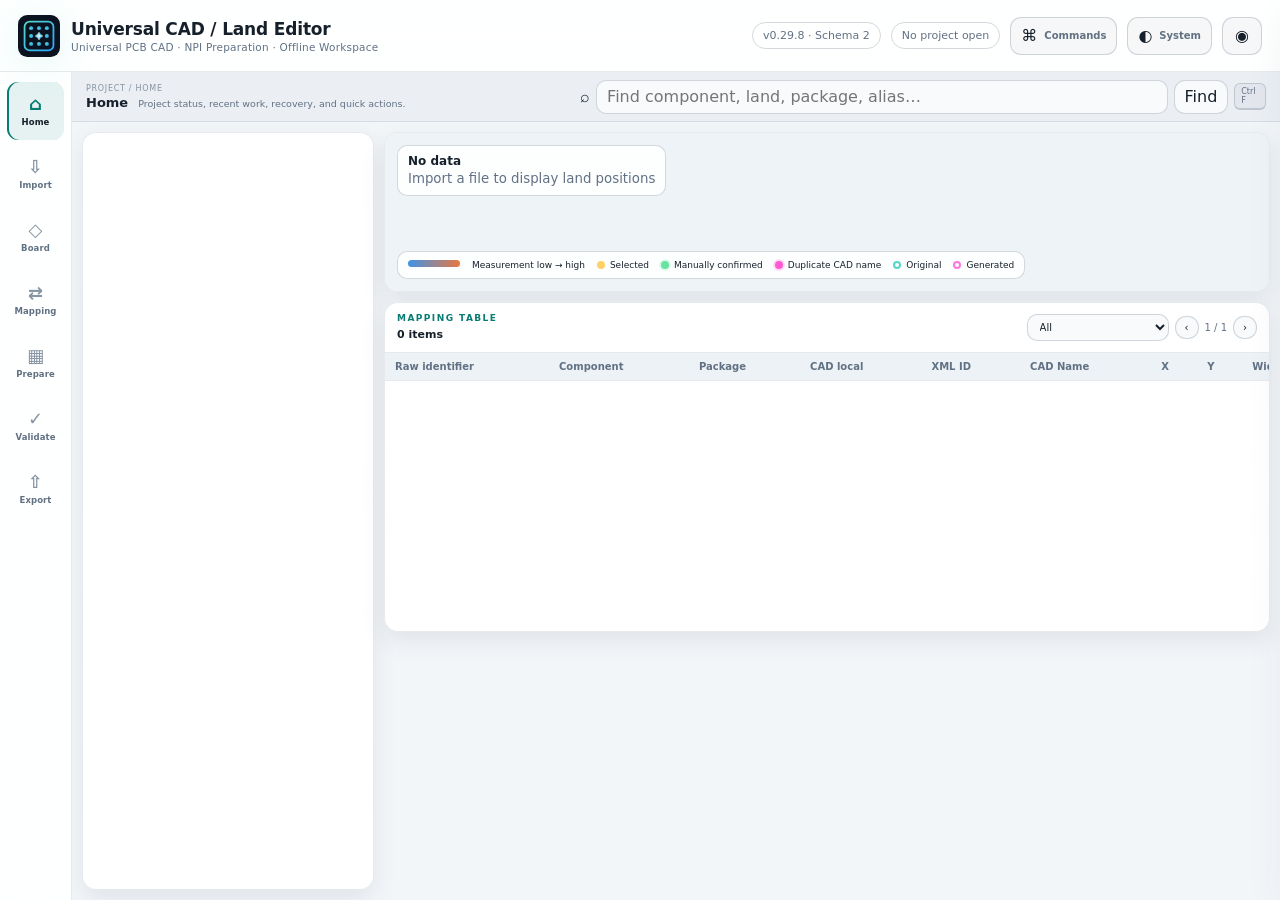
==== index.html @ d7b1fe3a "Release Universal CAD Studio v0.29.8" ====
<!DOCTYPE html>

<html lang="en">
<head>
<meta charset="utf-8"/>
<meta content="width=device-width,initial-scale=1,viewport-fit=cover" name="viewport"/>
<meta content="#071019" id="themeColorMeta" name="theme-color"/>
<meta content="Offline-first CAD and NPI preparation workspace for PCB manufacturing data, mapping, validation, editing, and export." name="description"/>
<link href="./manifest.webmanifest" rel="manifest"/>
<link href="./icons/icon.svg" rel="icon" type="image/svg+xml"/>
<script>
try {
  const preference = localStorage.getItem('universal-cad-theme-v2') || 'system';
  const resolved = preference === 'system' ? (matchMedia('(prefers-color-scheme: light)').matches ? 'light' : 'dark') : preference;
  document.documentElement.dataset.themePreference = preference;
  document.documentElement.dataset.theme = resolved;
} catch (error) {
  document.documentElement.dataset.themePreference = 'system';
  document.documentElement.dataset.theme = 'dark';
}
</script>
<link href="./styles.css?v=0.29.8" rel="stylesheet"/>
<title>Universal CAD Studio v0.29.8</title>
</head>
<body>
<header class="topbar">
<div class="brand">
<img alt="" class="brand-icon" src="./icons/icon.svg"/>
<div>
<h1>Universal CAD / Land Editor</h1>
<p>Universal PCB CAD · NPI Preparation · Offline Workspace</p>
</div>
</div>
<div class="top-actions">
<span class="status-pill muted" id="buildInfoBadge" title="App version · Build commit · Schema version">v0.29.8 · Schema 2</span>
<span class="status-pill muted" id="projectStatus">No project open</span>
<button class="ghost hidden" id="appUpdateButton" type="button">Update available · Update</button>
<button aria-hidden="true" class="npi-launch legacy-route-trigger" id="npiWorkspaceButton" tabindex="-1" type="button">NPI Workspace</button>
<button class="top-action-button" id="commandPaletteButton" title="Command Palette (Ctrl+K)" type="button"><span>⌘</span><span class="top-action-label">Commands</span></button>
<div class="theme-control">
<button aria-expanded="false" class="top-action-button" id="themeToggleButton" type="button"><span data-theme-icon>◐</span><span class="top-action-label" data-theme-label>System</span></button>
<div class="theme-menu hidden" id="themeMenu" role="menu">
<div class="theme-menu-title">Appearance</div>
<button data-theme-choice="light" type="button"><span>☀</span><b>Light</b><small>Bright engineering workspace</small></button>
<button data-theme-choice="dark" type="button"><span>☾</span><b>Dark</b><small>Low-glare engineering workspace</small></button>
<button data-theme-choice="system" type="button"><span>◐</span><b>System</b><small>Follow the operating system</small></button>
<label class="ui-level-control">Feature level<select id="uiLevelSelect"><option value="standard">Standard</option><option value="advanced">Advanced</option></select></label>
</div>
</div>
<button aria-label="Notifications" class="top-action-button notification-button" id="notificationButton" title="Notifications" type="button"><span>◉</span><span class="notification-badge hidden" id="notificationBadge">0</span></button>
<button class="ghost hidden" id="installButton" type="button">Install App</button>
</div>
</header>
<nav aria-label="Primary workspace navigation" class="primary-nav">
<button class="active" data-workspace-route="home" title="Project dashboard and recent work" type="button"><span class="nav-icon">⌂</span><span>Home</span></button>
<button data-workspace-route="import" title="Import CAD, BOM, placement, archives, and backups" type="button"><span class="nav-icon">⇩</span><span>Import</span></button>
<button data-workspace-route="editor" title="Edit board, component, package, and land geometry" type="button"><span class="nav-icon">◇</span><span>Board</span></button>
<button data-workspace-route="mapping" title="Map source records to CAD lands" type="button"><span class="nav-icon">⇄</span><span>Mapping</span></button>
<button data-workspace-route="npi" title="Prepare packages, alignment, panelization, and automation" type="button"><span class="nav-icon">▦</span><span>Prepare</span></button>
<button data-workspace-route="validation" title="Review project health, compatibility, revisions, and issues" type="button"><span class="nav-icon">✓</span><span>Validate</span></button>
<button data-workspace-route="export" title="Export CAD, BOM, reports, and project backups" type="button"><span class="nav-icon">⇧</span><span>Export</span></button>
</nav>
<section class="workspace-context-bar" aria-label="Current workspace">
<div class="workspace-context-copy"><small id="workspaceBreadcrumb">Project / Home</small><div><strong id="workspaceContextTitle">Home</strong><span id="workspaceContextSubtitle">Project status, recent work, recovery, and quick actions.</span></div></div>
<div class="global-search"><span>⌕</span><input id="globalSearchInput" placeholder="Find component, land, package, alias…" type="search"/><button id="globalSearchButton" type="button">Find</button><kbd>Ctrl F</kbd></div>
<span class="ui-level-badge" id="uiLevelBadge">Standard tools</span>
</section>
<main class="app-shell">
<aside class="left-panel panel">
<section class="panel-section import-section" data-workspace-section="import">
<div class="section-heading">
<div>
<span class="eyebrow">1. IMPORT</span>
<h2>Import Files</h2>
</div>
<button class="icon-button" id="resetButton" title="Reset Project" type="button">↺</button>
</div>
<label class="drop-zone" id="dropZone">
<input accept=".zip,.tgz,.tar.gz,.tar,.gz,.Z,.xml,.cpo,.cad,.fab,.gcd,.job,.dat,.txt,.csv,.xlsx" hidden="" id="projectFile" type="file"/>
<span class="drop-icon">⌁</span>
<strong>Drop ODB++, ZIP, XML, CAD, Custcel, CSV, or XLSX here</strong>
<small>Detect supported manufacturing data automatically and open the full board without modifying the source.</small>
</label>
<div class="mini-actions cad-file-actions">
<button id="originalCadButton" type="button">Original CAD</button>
<input accept=".xml,.cpo,.cad,.fab,.gcd,.job,.dat,.txt,.zip,.tgz,.tar.gz,.tar,.gz,.Z,application/xml,text/xml,application/zip,application/gzip,application/x-tar" hidden="" id="originalCadFile" type="file"/>
<button id="generatedCadButton" type="button">Generated CAD</button>
<input accept=".xml,.cpo,.cad,.fab,.gcd,.job,.dat,.txt,.zip,.tgz,.tar.gz,.tar,.gz,.Z,application/xml,text/xml,application/zip,application/gzip,application/x-tar" hidden="" id="generatedCadFile" type="file"/>
<button id="archiveCadButton" type="button">Open ZIP / TGZ / TAR</button>
<input accept=".zip,.tgz,.tar.gz,.tar,.gz,.Z,.xml,.cpo,.cad,.fab,.gcd,.job,.dat,.txt,application/zip,application/gzip,application/x-tar,application/xml" hidden="" id="archiveCadFile" type="file"/>
<button id="restoreButton" type="button">Import Project / Mapping Backup</button>
<input accept=".json,application/json" hidden="" id="restoreFile" type="file"/>
<button disabled="" id="projectBackupButton" type="button">Export Project Backup</button>
<button disabled="" id="recoveryButton" type="button">Recover Autosave</button>
<button id="storageManagerButton" type="button">Project Manager</button>
</div>
<div class="file-row"><span>Original CAD</span><strong id="xmlFileName">—</strong></div>
<div class="file-row"><span>Generated CAD</span><strong id="generatedXmlFileName">—</strong></div>
<div class="file-row"><span>Source XLSX</span><strong id="xlsxFileName">—</strong></div>
<div class="file-row"><span>CAD package</span><strong id="archiveFileName">—</strong></div>
<div class="progress-wrap hidden" id="progressWrap"><div class="progress-bar" id="progressBar"></div></div>
<p class="helper-text" id="importMessage">Files are processed locally in your browser and are not uploaded to a server.</p>
<details class="archive-diagnostics hidden" id="archiveDiagnostics"><summary>File Diagnostics</summary><pre id="archiveDiagnosticsText">—</pre></details>
</section>
<section class="panel-section" data-workspace-section="import">
<span class="eyebrow">2. SOURCE COLUMNS</span>
<h2>Source Data Columns</h2>
<div class="form-grid">
<label>Component<select id="componentColumn"></select></label>
<label>Package<select id="packageColumn"></select></label>
<label>Land identifier<select id="landColumn"></select></label>
<label>Measurement<select id="measurementColumn"></select></label>
</div>
<button class="primary full" disabled="" id="remapButton" type="button">Recalculate Mapping</button>
</section>
<section class="panel-section stats-section" data-workspace-section="mapping">
<span class="eyebrow">3. SUMMARY</span>
<div class="stat-grid">
<div class="stat"><span>Mapped</span><strong id="mappedStat">0</strong></div>
<div class="stat"><span>Confirmed</span><strong id="verifiedStat">0</strong></div>
<div class="stat"><span>Unmapped</span><strong id="unmappedStat">0</strong></div>
<div class="stat"><span>CAD lands shown</span><strong id="xmlLandStat">0</strong></div>
<div class="stat"><span>Raw-data parts</span><strong id="componentStat">0</strong></div>
</div>
<div class="formula-card" id="mappingFormula">No mapping strategy yet</div>
</section>
<section class="panel-section" data-workspace-section="mapping">
<span class="eyebrow">VIEW & FILTER</span>
<label>Active CAD
          <select id="activeCadSelect"><option value="">— No CAD loaded —</option></select>
</label>
<label>Component
          <select id="componentSelect"></select>
</label>
<label class="toggle-row"><input checked="" id="heatmapToggle" type="checkbox"/><span>Measurement Heatmap</span></label>
<label class="toggle-row"><input id="labelToggle" type="checkbox"/><span>Show CAD labels when zoomed in</span></label>
<label class="toggle-row duplicate-toggle"><input checked="" id="duplicateToggle" type="checkbox"/><span>Highlight duplicate CAD names</span></label>
<label class="toggle-row"><input id="duplicateOnlyToggle" type="checkbox"/><span>Dim non-duplicate positions</span></label>
<label class="toggle-row"><input disabled="" id="cadCompareOverlayToggle" type="checkbox"/><span>Overlay Original ↔ Generated</span></label>
<label>Go to Duplicate Name
          <select id="duplicateNameSelect"><option value="">— Select duplicate name —</option></select>
</label>
<div class="duplicate-summary-mini" id="duplicateSummaryMini">No duplicate-name data</div>
<div class="button-grid">
<button id="fitButton" type="button">Fit</button>
<button id="zoomInButton" type="button">＋</button>
<button id="zoomOutButton" type="button">−</button>
</div>
</section>
</aside>
<section class="workspace">
<section class="home-dashboard" id="homeDashboard">
<div class="home-hero panel">
<div><span class="eyebrow">PROJECT HOME</span><h2>Universal CAD Studio</h2><p>Import, edit, map, validate, and export manufacturing data through a guided project workflow.</p></div>
<div class="home-build"><span>Build</span><strong id="homeBuild">v0.29.8</strong></div>
</div>
<div class="home-card-grid">
<article class="home-card panel home-project-card"><span class="eyebrow">CURRENT PROJECT</span><h3 id="homeProjectStatus">No project open</h3><p id="homeActiveCad">No CAD loaded</p><div class="home-card-actions"><button data-ui-route="import" type="button">Open / Import</button><button class="primary" data-ui-route="mapping" type="button">Continue Mapping</button></div></article>
<article class="home-card panel"><span class="eyebrow">MAPPING STATUS</span><div class="home-stat-grid"><div><span>Mapped</span><strong id="homeMapped">0</strong></div><div><span>Confirmed</span><strong id="homeConfirmed">0</strong></div><div><span>Unmapped</span><strong id="homeUnmapped">0</strong></div><div><span>CAD lands</span><strong id="homeCadLands">0</strong></div></div></article>
<article class="home-card panel"><span class="eyebrow">PROJECT DATA</span><div class="home-stat-grid"><div><span>Source parts</span><strong id="homeRawParts">0</strong></div><div><span>Workflow</span><strong>Local</strong></div></div><p>Project revisions, autosave, recovery, and exports remain local to this browser unless you export a file.</p></article>
</div>
<div class="home-workflow panel">
<div class="home-workflow-heading"><span class="eyebrow">GUIDED WORKFLOW</span><h3>Where do you want to work?</h3></div>
<div class="home-workflow-grid">
<button data-ui-route="import" type="button"><b>01</b><strong>Import</strong><span>Open source CAD, BOM, placement, or archive data.</span></button>
<button data-ui-route="editor" type="button"><b>02</b><strong>Board Editor</strong><span>Edit components, packages, lands, and geometry.</span></button>
<button data-ui-route="mapping" type="button"><b>03</b><strong>Mapping</strong><span>Connect source records and CAD lands with visual confirmation.</span></button>
<button data-ui-route="npi" type="button"><b>04</b><strong>NPI Preparation</strong><span>Prepare packages, alignment, panel arrays, and automation.</span></button>
<button data-ui-route="validation" type="button"><b>05</b><strong>Validation</strong><span>Review health, compatibility, changes, and blocking issues.</span></button>
<button data-ui-route="export" type="button"><b>06</b><strong>Export</strong><span>Preflight and export CAD data, BOM, reports, or backups.</span></button>
</div>
</div>
</section>
<section class="route-page route-page-editor" data-route-page="editor" id="editorWorkspacePage">
  <header class="route-page-heading panel"><div><span class="eyebrow">BOARD EDITOR</span><h2>Edit Board Geometry</h2><p>Component, package, land, transform, history, and CAD export tools live only on this page.</p></div></header>
  <div class="route-empty-state panel" id="editorWorkspaceEmpty"><div class="route-empty-icon">◇</div><h3>No editable CAD is open</h3><p>Import a supported CAD source first. The editor opens inside this workspace. Use Fullscreen only when you want to expand it.</p><button class="primary" data-ui-route="import" type="button">Go to Import</button></div>
  <div class="route-embed-host hidden" id="editorWorkspaceHost"></div>
</section>
<section class="route-page route-page-npi" data-route-page="npi" id="npiWorkspacePage">
  <header class="route-page-heading panel"><div><span class="eyebrow">NPI PREPARATION</span><h2>Prepare Manufacturing Data</h2><p>Package, alignment, panelization, reconciliation preparation, and safe automation are grouped here.</p></div></header>
  <div class="route-embed-host" id="npiWorkspaceHost"></div>
</section>
<section class="route-page route-page-validation" data-route-page="validation" id="validationWorkspacePage">
  <header class="route-page-heading panel"><div><span class="eyebrow">VALIDATION CENTER</span><h2>Review Before Release</h2><p>Project health, compatibility, PCB data, revision comparison, and reference checks are grouped here.</p></div></header>
  <div class="route-embed-host" id="validationWorkspaceHost"></div>
</section>
<section class="route-page route-page-export" data-route-page="export" id="exportWorkspacePage">
  <header class="route-page-heading panel"><div><span class="eyebrow">EXPORT CENTER</span><h2>Choose, Preflight, Export</h2><p>Manufacturing CAD, BOM, mapping reports, and project backups are grouped here.</p></div><button class="hidden" id="exportWorkspaceBackButton" type="button">← Back to Export Options</button></header>
  <div class="route-embed-host" id="exportWorkspaceHost"></div>
  <div class="route-embed-host hidden" id="exportWorkspaceNpiHost"></div>
</section>
<div class="workspace-toolbar panel">
<div class="search-wrap">
<span>⌕</span>
<input id="searchInput" placeholder="Search RefDes, land name, persistent ID, or alias" type="search"/>
<button id="searchButton" type="button">Search</button>
</div>
<div class="toolbar-actions">
<div class="toolbar-group" data-toolbar-group="board"><span>Board</span><button class="primary" disabled="" id="cadEditorButton" type="button">Edit CAD</button><button class="detail-panel-button" id="detailPanelButton" type="button">Land Details</button></div>
<div class="toolbar-group" data-toolbar-group="mapping"><span>Mapping</span><button disabled="" id="manualButton" type="button">Edit Mode</button><button disabled="" id="teachButton" type="button">Manual Teach</button></div>
<div class="toolbar-group" data-toolbar-group="validation"><span>Validate</span><button disabled="" id="cadInspectorButton" type="button">Name Inspector</button><button disabled="" id="cadCompareButton" type="button">Compare CAD</button></div>
<div class="toolbar-group toolbar-history" data-toolbar-group="history"><span>History</span><button disabled="" id="undoButton" type="button">Undo</button><button disabled="" id="redoButton" type="button">Redo</button></div>
<div class="toolbar-group toolbar-export" data-toolbar-group="export"><span>Quick export</span><button disabled="" id="exportCsvButton" type="button">CSV</button><button class="primary" disabled="" id="exportExcelButton" type="button">Excel</button><button disabled="" id="exportJsonButton" type="button">Backup</button></div>
</div>
</div>
<div class="viewer panel">
<canvas id="cadCanvas"></canvas>
<div class="viewer-hud top-left">
<span id="viewerTitle">No data</span>
<small id="viewerSubtitle">Import a file to display land positions</small>
</div>
<div class="viewer-hud bottom-left legend">
<span class="measurement-gradient"></span>
<span>Measurement low → high</span>
<span><i class="dot selected"></i> Selected</span>
<span><i class="dot confirmed"></i> Manually confirmed</span>
<span><i class="dot duplicate"></i> Duplicate CAD name</span>
<span class="compare-legend"><i class="dot compare-original"></i> Original</span>
<span class="compare-legend"><i class="dot compare-generated"></i> Generated</span>
</div>
<div class="manual-banner edit-panel hidden" id="manualBanner">
<div class="edit-panel-heading"><strong>EDIT MODE</strong><button aria-label="Exit Edit Mode" class="edit-close" id="exitEditButton" type="button">✕</button></div>
<span id="editCurrentLabel">Select a source record from the table or search.</span>
<small>Then click a CAD location in the viewer to confirm the mapping pair.</small>
<div class="edit-panel-actions">
<button id="editPrevButton" type="button">← Previous</button>
<button id="editNextButton" type="button">Next →</button>
</div>
<label class="edit-toggle"><input checked="" id="editAutoNext" type="checkbox"/> Advance to next source record automatically</label>
<label class="edit-toggle"><input checked="" id="editLockConfirmed" type="checkbox"/> Lock clicked mapping as Confirmed</label>
</div>
<div class="tooltip hidden" id="tooltip"></div>
</div>
<div class="table-panel panel">
<div class="table-header">
<div>
<span class="eyebrow">MAPPING TABLE</span>
<strong id="tableSummary">0 items</strong>
</div>
<div class="table-controls">
<select id="tableFilter">
<option value="all">All</option>
<option value="duplicate">Duplicate CAD name</option>
<option value="verified">Confirmed</option>
<option value="unverified">Unconfirmed</option>
<option value="unmapped">Unmapped</option>
<option value="cad-only">CAD only</option>
</select>
<button id="prevPage" type="button">‹</button>
<span id="pageLabel">1 / 1</span>
<button id="nextPage" type="button">›</button>
</div>
</div>
<div class="table-scroll">
<table>
<thead><tr><th>Raw identifier</th><th>Component</th><th>Package</th><th>CAD local</th><th>XML ID</th><th>CAD Name</th><th>X</th><th>Y</th><th>Width</th><th>Length</th><th>Measurement</th><th>Method</th><th>Confidence</th><th>Status</th></tr></thead>
<tbody id="mappingTableBody"></tbody>
</table>
</div>
</div>
</section>
<aside class="right-panel panel">
<section class="panel-section detail-header">
<div class="detail-header-row">
<div><span class="eyebrow">SELECTED LAND</span><h2 id="selectedTitle">Nothing selected</h2></div>
<button aria-label="Close Details" class="icon-button detail-panel-close" id="detailPanelCloseButton" type="button">✕</button>
</div>
<p id="selectedSubTitle">Search or click a position in the viewer</p>
</section>
<section class="panel-section detail-grid" id="detailGrid">
<div><span>Raw identifier</span><strong id="dLocal">—</strong></div>
<div><span>XML global ID</span><strong id="dGlobal">—</strong></div>
<div><span>CAD name</span><strong id="dCad">—</strong></div>
<div><span>Component</span><strong id="dComponent">—</strong></div>
<div><span>Position X</span><strong id="dX">—</strong></div>
<div><span>Position Y</span><strong id="dY">—</strong></div>
<div><span>Measurement</span><strong id="dMeasurement">—</strong></div>
<div><span>Confidence</span><strong id="dConfidence">—</strong></div>
<div><span>Source row</span><strong id="dRow">—</strong></div>
<div><span>Mapping method</span><strong id="dMethod">—</strong></div>
<div><span>Confirmed</span><strong id="dVerified">—</strong></div>
<div><span>Anchor</span><strong id="dAnchor">—</strong></div>
</section>
<section class="panel-section duplicate-panel" id="duplicatePanel">
<div class="section-heading">
<div>
<span class="eyebrow">DUPLICATE CAD NAMES</span>
<h2>Duplicate-name Positions</h2>
</div>
<strong class="duplicate-count-badge" id="duplicateGroupCount">0</strong>
</div>
<p class="helper-text" id="duplicatePanelMessage">Select a land with a duplicate CAD name, or choose a duplicate group.</p>
<div class="duplicate-position-list" id="duplicatePositionList"><p class="empty-state">No duplicate group selected</p></div>
<div class="duplicate-panel-actions">
<button disabled="" id="fitDuplicateButton" type="button">Fit All Positions</button>
<button disabled="" id="clearDuplicateButton" type="button">Clear Group Selection</button>
</div>
</section>
<section class="panel-section histogram-section">
<div class="section-heading histogram-heading">
<div>
<span class="eyebrow">MEASUREMENT</span>
<h2>Histogram</h2>
</div>
<div class="histogram-heading-actions">
<label class="compact-control">Bins
              <select id="histogramBins">
<option value="10">10</option>
<option selected="" value="20">20</option>
<option value="30">30</option>
<option value="50">50</option>
<option value="80">80</option>
</select>
</label>
<button aria-label="Expand Histogram" class="icon-button histogram-expand-button" id="expandHistogramButton" title="Expand Histogram" type="button">⛶</button>
</div>
</div>
<canvas aria-label="Measurement histogram" height="170" id="measurementHistogram" title="Click to open detailed histogram"></canvas>
<div class="histogram-stats">
<div><span>Count</span><strong id="histCount">0</strong></div>
<div><span>Min</span><strong id="histMin">—</strong></div>
<div><span>Average</span><strong id="histAverage">—</strong></div>
<div><span>Median</span><strong id="histMedian">—</strong></div>
<div><span>Max</span><strong id="histMax">—</strong></div>
</div>
<p class="helper-text" id="histogramMessage">The histogram shows measurement values for the selected component from source data only.</p>
</section>
<section class="panel-section manual-actions-section">
<span class="eyebrow">MANUAL ACTIONS</span>
<div class="manual-action-grid">
<button disabled="" id="anchorButton" type="button">Lock as Anchor</button>
<button disabled="" id="unmapButton" type="button">Unmap</button>
<button disabled="" id="nudgePrevButton" type="button">Shift CAD −1</button>
<button disabled="" id="nudgeNextButton" type="button">Shift CAD +1</button>
</div>
<p class="helper-text">Only mappings explicitly confirmed in Edit Mode are Confirmed. Automatic order and pattern results remain suggestions until confirmed.</p>
</section>
<section class="panel-section">
<label>Display Alias / Note
          <input disabled="" id="aliasInput" placeholder="Example: needs recheck" type="text"/>
</label>
<button class="full" disabled="" id="saveAliasButton" type="button">Save Note</button>
<p class="warning hidden" id="duplicateWarning"></p>
</section>
<section class="panel-section raw-section">
<div class="section-heading"><h2>Source Record</h2><button class="icon-button" disabled="" id="copyRawButton" type="button">⧉</button></div>
<pre id="rawData">—</pre>
</section>
<section class="panel-section about-section">
<strong>Project Mapping Method</strong>
<p>Component and package context is used to find candidates. Automatic order is only a suggestion; Confirmed mappings require explicit user confirmation.</p>
</section>
</aside>
</main>
<div aria-hidden="true" class="detail-panel-backdrop hidden" id="detailPanelBackdrop"></div>
<div aria-labelledby="teachTitle" aria-modal="true" class="modal-overlay hidden" id="teachOverlay" role="dialog">
<div class="teach-dialog panel">
<div class="teach-header">
<div>
<span class="eyebrow">SAFE PATTERN PREVIEW</span>
<h2 id="teachTitle">Safe Pattern Preview</h2>
<p id="teachComponentLabel">At least two anchors are required. Only exact continuous ranges between anchors are proposed.</p>
</div>
<button aria-label="Close" class="icon-button" id="closeTeachButton" type="button">✕</button>
</div>
<div class="teach-layout">
<section class="teach-card">
<div class="teach-card-heading">
<div><span class="eyebrow">ANCHORS</span><strong id="anchorCountLabel">0 points</strong></div>
<button id="clearAnchorsButton" type="button">Clear All Anchors</button>
</div>
<div class="anchor-list" id="anchorList"><p class="empty-state">No anchors yet</p></div>
<p class="helper-text">Select a land in the table or viewer, then lock it as an anchor or remap it to a new CAD location.</p>
</section>
<section class="teach-card">
<span class="eyebrow">PATTERN SETTINGS</span>
<div class="teach-form-grid">
<label>Direction
              <select id="patternDirection">
<option value="auto">Auto-detect from anchors</option>
<option value="forward">Forward: source index increases with CAD order</option>
<option value="reverse">Reverse: source index increases against CAD order</option>
</select>
</label>
<label>Additional Shift<input disabled="" id="patternShift" step="1" title="Safe mode does not allow shift" type="number" value="0"/></label>
<label>Start Source Land<input id="patternStart" placeholder="Automatic" step="1" type="number"/></label>
<label>End Source Land<input id="patternEnd" placeholder="Automatic" step="1" type="number"/></label>
</div>
<label class="toggle-row"><input checked="" id="preserveAnchors" type="checkbox"/><span>Always preserve anchors even when the pattern conflicts</span></label>
<div class="teach-button-row">
<button class="primary" id="previewPatternButton" type="button">Build Preview</button>
<button id="fillBetweenButton" type="button">Preview Between Anchors</button>
<button disabled="" id="clearPreviewButton" type="button">Clear Preview</button>
</div>
</section>
<section class="teach-card preview-card">
<div class="teach-card-heading">
<div><span class="eyebrow">PREVIEW</span><strong id="previewTitle">No preview</strong></div>
<span class="status-pill muted" id="previewDirectionBadge">—</span>
</div>
<div class="preview-stats">
<div><span>Usable</span><strong id="previewApplicable">0</strong></div>
<div><span>High confidence</span><strong id="previewHigh">0</strong></div>
<div><span>Needs review</span><strong id="previewReview">0</strong></div>
<div><span>Conflict</span><strong id="previewConflict">0</strong></div>
</div>
<div class="formula-card" id="previewFormula">Place anchors, then build a preview</div>
<p class="warning hidden" id="previewWarning"></p>
<div class="teach-button-row apply-row">
<button class="primary" disabled="" id="applyPatternButton" type="button">Apply as Suggestion (not confirmed)</button>
<button disabled="" id="applyHighButton" type="button">Apply Safe Suggestions</button>
</div>
</section>
<section class="teach-card">
<span class="eyebrow">QUICK OPERATIONS</span>
<div class="quick-grid">
<button id="previewForwardButton" type="button">Check Forward Between Anchors</button>
<button id="previewReverseButton" type="button">Check Reverse Between Anchors</button>
<button id="shiftAllPrevButton" type="button">Shift Current Result −1</button>
<button id="shiftAllNextButton" type="button">Shift Current Result +1</button>
<button class="danger-button" id="unmapRangeButton" type="button">Unmap Selected Range</button>
</div>
<p class="helper-text">Safe Pattern never expands beyond anchors. Applied suggestions remain unconfirmed until explicitly confirmed in Edit Mode.</p>
</section>
</div>
</div>
</div>
<div aria-labelledby="componentReportTitle" aria-modal="true" class="modal-overlay component-report-overlay hidden" id="componentReportOverlay" role="dialog">
<div class="component-report-dialog panel">
<header class="cad-inspector-header">
<div>
<span class="eyebrow">COMPONENT EXCEL REPORT</span>
<h2 id="componentReportTitle">Create Component Excel Report</h2>
<p>Create board overview, zone images, land tables, and histograms in one .xlsx file.</p>
</div>
<button aria-label="Close" class="icon-button" id="closeComponentReportButton" type="button">✕</button>
</header>
<div class="component-report-options">
<label>Components to Export
          <select id="componentReportScope">
<option value="current">Current Component Only</option>
<option value="raw">All Components Found in Source Data</option>
<option value="all">All CAD Components with Lands</option>
</select>
</label>
<label>Zone Grid
          <select id="componentReportZones">
<option value="2">2 × 2</option>
<option selected="" value="3">3 × 3</option>
<option value="4">4 × 4 (most detailed)</option>
</select>
</label>
<label>Zoom Image Labels
          <select id="componentReportLabels">
<option value="cad">CAD Name</option>
<option value="xray">Source Land Number</option>
<option selected="" value="both">CAD Name + Source Land</option>
<option value="none">No Labels</option>
</select>
</label>
<label>CAD Name Source
          <select id="componentReportNameSource">
<option value="active">Active CAD</option>
<option value="original">Original CAD</option>
<option value="generated">Generated CAD</option>
</select>
</label>
<label>Image Resolution
          <select id="componentReportResolution">
<option value="1600">Standard</option>
<option selected="" value="2200">Detailed</option>
<option value="3000">High Detail</option>
</select>
</label>
<label class="toggle-row component-report-toggle"><input checked="" id="componentReportHeatmap" type="checkbox"/><span>Use Measurement Heatmap</span></label>
<label class="toggle-row component-report-toggle"><input checked="" id="componentReportCompatibility" type="checkbox"/><span>Excel Compatibility — reduce repeated zone data for faster opening</span></label>
</div>
<div class="component-report-preview">
<div><span>Component</span><strong id="componentReportPartCount">0</strong></div>
<div><span>Land</span><strong id="componentReportLandCount">0</strong></div>
<div><span>Zone sheets</span><strong id="componentReportZoneCount">0</strong></div>
<div><span>Measurement</span><strong id="componentReportMeasurementCount">0</strong></div>
</div>
<p class="helper-text" id="componentReportMessage">Choose components and report options, then create the Excel file.</p>
<div class="component-report-actions">
<button id="cancelComponentReportButton" type="button">Cancel</button>
<button class="primary" id="generateComponentReportButton" type="button">Create Component Report Excel</button>
</div>
</div>
</div>
<div aria-labelledby="cadCompareTitle" aria-modal="true" class="modal-overlay cad-compare-overlay hidden" id="cadCompareOverlay" role="dialog">
<div class="cad-compare-dialog panel">
<header class="cad-inspector-header">
<div>
<span class="eyebrow">ORIGINAL ↔ GENERATED CAD</span>
<h2 id="cadCompareTitle">Compare New CAD with Original CAD</h2>
<p>Match components and lands by persistent IDs first, then use coordinates as a fallback.</p>
</div>
<button aria-label="Close" class="icon-button" id="closeCadCompareButton" type="button">✕</button>
</header>
<div class="cad-compare-toolbar">
<label>Maximum Coordinate Match Distance (mm)
          <input id="cadCompareTolerance" max="10" min="0.0001" step="0.001" type="number" value="0.08"/>
</label>
<label>Filter
          <select id="cadCompareFilter">
<option value="changed">Changed / Issues Only</option>
<option value="all">All</option>
<option value="renamed">Renamed</option>
<option value="moved">Moved</option>
<option value="missing">Missing</option>
</select>
</label>
<label class="cad-inspector-search">Search
          <input id="cadCompareSearch" placeholder="Component, persistent ID, original or generated name" type="search"/>
</label>
<button id="rebuildCadCompareButton" type="button">Recalculate</button>
</div>
<div class="cad-compare-summary">
<div><span>Matched Components</span><strong id="cadCompareComponents">0</strong></div>
<div><span>Matched Lands</span><strong id="cadCompareMatched">0</strong></div>
<div><span>Renamed</span><strong id="cadCompareRenamed">0</strong></div>
<div><span>Moved</span><strong id="cadCompareMoved">0</strong></div>
<div><span>Missing in New CAD</span><strong id="cadCompareMissing">0</strong></div>
<div><span>Extra in New CAD</span><strong id="cadCompareExtra">0</strong></div>
</div>
<div class="cad-inspector-actions">
<button id="useOriginalCadButton" type="button">Show Original CAD</button>
<button class="primary" id="useGeneratedCadButton" type="button">Show Generated CAD</button>
<button id="fitCadCompareButton" type="button">Fit Selected Pair</button>
<button id="exportCadCompareButton" type="button">Export Mapping CSV</button>
</div>
<p class="helper-text" id="cadCompareMessage">Load Original CAD and Generated CAD to start comparison.</p>
<div class="cad-inspector-table-wrap">
<table class="cad-inspector-table cad-compare-table">
<thead><tr><th>Part</th><th>Original XML</th><th>Original Name</th><th>Generated XML</th><th>New Name</th><th>Distance</th><th>Match Method</th><th>Status</th><th></th></tr></thead>
<tbody id="cadCompareTableBody"></tbody>
</table>
</div>
<footer class="cad-inspector-footer">
<span id="cadCompareTableSummary">0 items</span>
<div><button id="cadComparePrevPage" type="button">‹</button><span id="cadComparePageLabel">1 / 1</span><button id="cadCompareNextPage" type="button">›</button></div>
</footer>
</div>
</div>
<div aria-labelledby="cadInspectorTitle" aria-modal="true" class="modal-overlay cad-inspector-overlay hidden" id="cadInspectorOverlay" role="dialog">
<div class="cad-inspector-dialog panel">
<header class="cad-inspector-header">
<div>
<span class="eyebrow">CAD NAME INSPECTOR</span>
<h2 id="cadInspectorTitle">Inspect and Edit CAD Land Names</h2>
<p>Check duplicate, blank, and over-length land names before applying or exporting.</p>
</div>
<button aria-label="Close" class="icon-button" id="closeCadInspectorButton" type="button">✕</button>
</header>
<div class="cad-inspector-toolbar">
<label>Scope
          <select id="cadInspectorScope">
<option value="all">Entire CAD</option>
<option value="raw">Source-data Components Only</option>
<option value="current">Current Component Only</option>
</select>
</label>
<label>Maximum Length
          <input id="cadMaxLength" max="12" min="2" step="1" type="number" value="5"/>
</label>
<label>When Name Is Too Long
          <select id="cadOverflowMode">
<option selected="" value="keep-start">Keep Start · Trim End</option>
<option value="keep-end">Keep End · Trim Start</option>
<option value="regenerate">Generate New Grid Name</option>
</select>
</label>
<label>When Name Is Duplicated
          <select id="cadDuplicateMode">
<option selected="" value="replace-character">Replace Character with 1, 2, 3…</option>
<option value="suffix">Append Number and Fit Length</option>
<option value="regenerate">Generate New Grid Name</option>
</select>
</label>
<label>Character to Replace
          <input autocomplete="off" id="cadDuplicateCharacter" inputmode="text" maxlength="1" type="text" value="_"/>
</label>
<label>Automatic Fallback Names
          <input id="cadNamePrefix" type="hidden" value="A"/>
<span class="cad-name-mode-readonly">A1, A2, A3… restart for each component</span>
</label>
<label>Filter
          <select id="cadIssueFilter">
<option selected="" value="all">All (including valid names)</option>
<option value="issues">Issues Only</option>
<option value="duplicate">Duplicate</option>
<option value="too-long">Too Long</option>
<option value="blank">Blank</option>
<option value="changed">Changed</option>
<option value="valid">Valid</option>
</select>
</label>
<label class="cad-inspector-search">Search
          <input id="cadInspectorSearch" placeholder="Component, persistent ID, or land name" type="search"/>
</label>
</div>
<div class="cad-inspector-summary">
<div><span>Total Lands</span><strong id="cadAuditTotal">0</strong></div>
<div><span>Valid</span><strong id="cadAuditValid">0</strong></div>
<div><span>Unresolved</span><strong id="cadAuditUnresolved">0</strong></div>
<div><span>Duplicate Groups</span><strong id="cadAuditDuplicateGroups">0</strong></div>
<div><span>Duplicate Lands</span><strong id="cadAuditDuplicateLands">0</strong></div>
<div><span>Too Long</span><strong id="cadAuditTooLong">0</strong></div>
<div><span>Blank</span><strong id="cadAuditBlank">0</strong></div>
<div><span>Changed Names</span><strong id="cadAuditChanged">0</strong></div>
</div>
<div class="cad-inspector-actions">
<button class="primary" id="cadAutoFixButton" type="button">Fix Problem Names Only</button>
<button id="cadRenameAllButton" type="button">Regenerate Names in Scope</button>
<button id="cadGridRenameButton" type="button">Grid Rename with Preview…</button>
<button id="cadResetNamesButton" type="button">Restore Original Names</button>
<button id="cadExportReportButton" type="button">Export Audit CSV</button>
<button id="cadApplyNamesButton" type="button">Sync Names to Viewer</button>
<button class="primary" id="cadExportXmlButton" type="button">Export CAD XML</button>
</div>
<div class="cad-rule-preview" id="cadRulePreview">
<strong>Rule Preview</strong><span>ABCDEFG → ABCDE · AB_CD, AB_CD → AB_CD, AB1CD</span>
</div>
<p class="helper-text" id="cadInspectorMessage">Show all lands, including valid names, and keep edited names synchronized with the viewer.</p>
<div class="cad-inspector-table-wrap">
<table class="cad-inspector-table">
<thead>
<tr><th>Part</th><th>Local</th><th>XML ID</th><th>Original Name</th><th>Final Name</th><th>Length</th><th>Status</th><th></th></tr>
</thead>
<tbody id="cadInspectorTableBody"></tbody>
</table>
</div>
<footer class="cad-inspector-footer">
<span id="cadInspectorTableSummary">0 items</span>
<div><button id="cadInspectorPrevPage" type="button">‹</button><span id="cadInspectorPageLabel">1 / 1</span><button id="cadInspectorNextPage" type="button">›</button></div>
</footer>
</div>
</div>
<div aria-labelledby="nameGridTitle" aria-modal="true" class="modal-overlay cad-submodal-overlay hidden" id="nameGridOverlay" role="dialog">
<div class="cad-submodal-dialog land-grid-dialog name-grid-dialog">
<header class="cad-submodal-header">
<div><span class="eyebrow">CAD NAME GRID PREVIEW</span><h2 id="nameGridTitle">Grid Land Rename</h2><p id="nameGridSubtitle">Preview changes before writing to the Working Model. The immutable source is never modified.</p></div>
<button aria-label="Close" class="icon-button" id="nameGridCloseButton" type="button">✕</button>
</header>
<div class="land-grid-controls name-grid-controls">
<label>Component<select id="nameGridComponentSelect"></select></label>
<label>Naming Format<select id="nameGridMode"><option value="coordinate-compact">A1, A2… compact sequence</option><option value="coordinate-physical">A1, A2… preserve physical grid</option><option value="sequence">LAND 1, LAND 2, LAND 3…</option><option value="number">1, 2, 3…</option></select></label>
<label>Traversal<select id="nameGridOrder"><option value="row-major">Row-major</option><option value="column-major">Column-major</option></select></label>
<label>Row Direction<select id="nameGridRowDirection"><option value="top-bottom">Top → Bottom</option><option value="bottom-top">Bottom → Top</option></select></label>
<label>Column Direction<select id="nameGridColumnDirection"><option value="left-right">Left → Right</option><option value="right-left">Right → Left</option></select></label>
<label>Prefix<input id="nameGridPrefix" maxlength="24" type="text" value="LAND "/></label>
<label>Row/Column Separator<input id="nameGridSeparator" maxlength="3" placeholder="None" type="text" value=""/></label>
<label>Start Number<input id="nameGridStart" step="1" type="number" value="1"/></label>
<label>Step<input id="nameGridStep" step="1" type="number" value="1"/></label>
<label>Zero Padding<input id="nameGridPadding" max="12" min="0" step="1" type="number" value="0"/></label>
<label>Maximum Name Length<input id="nameGridMaxLength" max="64" min="2" step="1" type="number" value="5"/></label>
<button id="nameGridResetButton" type="button">Reset Preview</button>
</div>
<p class="helper-text">Grid mode supports row/column labels. Sequential modes number only occupied lands unless physical-gap mode is selected.</p>
<div class="land-grid-table-wrap"><table class="land-grid-table name-grid-preview-table"><thead id="nameGridTableHead"></thead><tbody id="nameGridTableBody"></tbody></table></div>
<div class="land-grid-summary"><span id="nameGridDimensions">—</span><span id="nameGridChanged">—</span><span id="nameGridIssues">—</span></div>
<footer class="cad-submodal-actions"><button id="nameGridCancelButton" type="button">Cancel</button><button class="primary" id="nameGridApplyButton" type="button">Yes - Apply Preview Names</button></footer>
</div>
</div>
<div aria-labelledby="cadEditorTitle" aria-modal="true" class="modal-overlay cad-editor-overlay hidden" id="cadEditorOverlay" role="dialog">
<div class="cad-editor-dialog cad-studio-shell">
<header class="cad-studio-titlebar">
<div class="cad-studio-brand">
<img alt="" src="./icons/icon.svg"/>
<div>
<span class="eyebrow">UNIVERSAL CAD STUDIO</span>
<h2 id="cadEditorTitle">Board Editor</h2>
</div>
</div>
<div class="cad-studio-project">
<strong id="cadEditorSource">Open a supported CAD file or archive to begin editing.</strong>
<span class="cad-studio-dirty hidden" id="cadStudioDirtyBadge">Unsaved Changes</span>
</div>
<div class="cad-studio-window-actions">
<button id="cadStudioOpenButton" title="Open a new CAD file" type="button">Open File</button>
<button aria-pressed="false" id="cadStudioFullscreenButton" title="Expand Board Editor" type="button">⛶ Fullscreen</button>
<button aria-label="Close" class="icon-button" id="closeCadEditorButton" type="button">✕</button>
</div>
</header>
<nav aria-label="CAD Editor menu" class="cad-studio-menubar">
<div class="cad-studio-menu-group">
<div class="cad-menu-root">
<button aria-expanded="false" aria-haspopup="menu" data-cad-menu="file" type="button">File</button>
<div class="cad-menu-dropdown hidden" data-cad-menu-panel="file" role="menu">
<button data-cad-command="open" type="button">Open CAD File… <kbd>Ctrl+O</kbd></button>
<hr/>
<button data-cad-command="export-selected" type="button">Export Selected Format… <kbd>Ctrl+E</kbd></button>
<button data-cad-command="export-xml" type="button">Export Inspection / Inspection XML…</button>
<button data-cad-command="export-gencad" type="button">Export CAD ASCII 1.4 (.cad)…</button>
<button data-cad-command="export-fabmaster" type="button">Export Manufacturing ASCII (.fab)…</button>
<button data-cad-command="export-archive" type="button">Export Archive…</button>
<hr/>
<button data-cad-command="close" type="button">Close CAD Editor <kbd>Esc</kbd></button>
</div>
</div>
<div class="cad-menu-root">
<button aria-expanded="false" aria-haspopup="menu" data-cad-menu="edit" type="button">Edit</button>
<div class="cad-menu-dropdown hidden" data-cad-menu-panel="edit" role="menu">
<button data-cad-command="undo" data-requires-undo="" type="button">Undo <kbd>Ctrl+Z</kbd></button>
<button data-cad-command="redo" data-requires-redo="" type="button">Redo <kbd>Ctrl+Y</kbd></button>
<hr/>
<button data-cad-command="cut" type="button">Cut <kbd>Ctrl+X</kbd></button>
<button data-cad-command="copy" type="button">Copy <kbd>Ctrl+C</kbd></button>
<button data-cad-command="paste" type="button">Paste <kbd>Ctrl+V</kbd></button>
<button data-cad-command="duplicate" type="button">Duplicate <kbd>Ctrl+D</kbd></button>
<button class="danger-menu" data-cad-command="delete" type="button">Delete Selection <kbd>Del</kbd></button>
<hr/>
<button data-cad-command="select-all" type="button">Select All Visible <kbd>Ctrl+A</kbd></button>
<button data-cad-command="clear-selection" type="button">Clear Selection <kbd>Esc</kbd></button>
</div>
</div>
<div class="cad-menu-root">
<button aria-expanded="false" aria-haspopup="menu" data-cad-menu="view" type="button">View</button>
<div class="cad-menu-dropdown hidden" data-cad-menu-panel="view" role="menu">
<button data-cad-command="fit-board" type="button">Fit Board <kbd>F</kbd></button>
<button data-cad-command="fit-selection" type="button">Fit Selection</button>
<button data-cad-command="zoom-in" type="button">Zoom In <kbd>+</kbd></button>
<button data-cad-command="zoom-out" type="button">Zoom Out <kbd>−</kbd></button>
<hr/>
<button data-cad-check="grid" data-cad-command="toggle-grid" type="button">Show Grid</button>
<button data-cad-check="labels" data-cad-command="toggle-labels" type="button">Show Labels</button>
<button data-cad-check="snap" data-cad-command="toggle-snap" type="button">Snap to Grid</button>
<hr/>
<button data-cad-check="side-all" data-cad-command="side-all" type="button">Top + Bottom</button>
<button data-cad-check="side-top" data-cad-command="side-top" type="button">Top Only</button>
<button data-cad-check="side-bottom" data-cad-command="side-bottom" type="button">Bottom Only</button>
<hr/>
<button data-cad-command="fullscreen" type="button">Fullscreen</button>
</div>
</div>
<div class="cad-menu-root">
<button aria-expanded="false" aria-haspopup="menu" data-cad-menu="board" type="button">Board</button>
<div class="cad-menu-dropdown hidden" data-cad-menu-panel="board" role="menu">
<button data-cad-command="board-rotate-left" type="button">Rotate Board Left 90°</button>
<button data-cad-command="board-rotate-right" type="button">Rotate Board Right 90°</button>
<button data-cad-command="board-rotate-180" type="button">Rotate Board 180°</button>
<hr/>
<button data-cad-command="board-mirror-left-right" type="button">Mirror Left ↔ Right</button>
<button data-cad-command="board-mirror-top-bottom" type="button">Mirror Top ↔ Bottom</button>
<hr/>
<button data-cad-command="grid-map" type="button">Grid / Land Map…</button>
</div>
</div>
<div class="cad-menu-root">
<button aria-expanded="false" aria-haspopup="menu" data-cad-menu="tools" type="button">Tools</button>
<div class="cad-menu-dropdown hidden" data-cad-menu-panel="tools" role="menu">
<button data-cad-check="select-tool" data-cad-command="select-tool" type="button">Select Tool <kbd>V</kbd></button>
<button data-cad-check="pan-tool" data-cad-command="pan-tool" type="button">Pan Tool <kbd>H</kbd></button>
<hr/>
<button data-cad-check="component-mode" data-cad-command="component-mode" type="button">Component Mode <kbd>C</kbd></button>
<button data-cad-check="land-mode" data-cad-command="land-mode" type="button">Land Mode <kbd>L</kbd></button>
<hr/>
<button data-cad-command="rotate-left" type="button">Rotate Left 90°</button>
<button data-cad-command="rotate-right" type="button">Rotate Right 90° <kbd>R</kbd></button>
<button data-cad-command="flip-side" type="button">Flip Top ↔ Bottom</button>
<hr/>
<button data-cad-command="open-name-inspector" type="button">Inspect and Rename Lands…</button>
<hr/>
<button data-cad-command="select-non-pop" type="button">Select Non-Pop Components</button>
<button class="danger-menu" data-cad-command="delete-non-pop" type="button">Remove Non-Pop from Working Revision…</button>
<hr/>
<button data-cad-command="validate" type="button">Validate CAD</button>
</div>
</div>
</div>
<div aria-label="Board summary" class="cad-studio-summary">
<span><b id="cadEditorComponentCount">0</b> Components</span>
<span><b id="cadEditorLandCount">0</b> Lands</span>
<span class="cad-non-pop-summary hidden" id="cadEditorNonPopSummary"><b id="cadEditorNonPopCount">0</b> Non-Pop</span>
<span class="layer-top"><b id="cadEditorTopCount">0</b> Top</span>
<span class="layer-bottom"><b id="cadEditorBottomCount">0</b> Bottom</span>
<span class="hidden"><b id="cadEditorUnknownCount">0</b></span>
</div>
</nav>
<div class="cad-studio-commandbar">
<div class="cad-command-primary">
<button disabled="" id="cadEditorUndoButton" title="Undo (Ctrl+Z)" type="button">↶ Undo</button>
<button disabled="" id="cadEditorRedoButton" title="Redo (Ctrl+Y / Ctrl+Shift+Z)" type="button">↷ Redo</button>
<span class="cad-command-divider"></span>
<button disabled="" id="cadEditorAddComponentButton" title="Duplicate selected component (Ctrl+D)" type="button">⧉ Duplicate</button>
<button disabled="" id="cadEditorRotateLeftButton" title="Rotate Left 90°" type="button">↶ 90°</button>
<button disabled="" id="cadEditorRotateRightButton" title="Rotate Right 90°" type="button">↷ 90°</button>
<button disabled="" id="cadEditorFlipSideButton" title="Flip Top ↔ Bottom" type="button">⇄ Flip Side</button>
<span class="cad-command-divider"></span>
<button disabled="" id="cadEditorAlignLeftButton" title="Align Left" type="button">⇤</button>
<button disabled="" id="cadEditorAlignCenterXButton" title="Align Center X" type="button">↔</button>
<button disabled="" id="cadEditorAlignRightButton" title="Align Right" type="button">⇥</button>
<button disabled="" id="cadEditorAlignTopButton" title="Align Top" type="button">⇧</button>
<button disabled="" id="cadEditorAlignCenterYButton" title="Align Center Y" type="button">↕</button>
<button disabled="" id="cadEditorAlignBottomButton" title="Align Bottom" type="button">⇩</button>
<span class="cad-command-divider"></span>
<button disabled="" id="cadEditorRenumberComponentButton" title="Open Name Inspector for selected component" type="button">Inspect Names…</button>
<button class="danger-button" disabled="" id="cadEditorDeleteComponentButton" title="Delete selection (Delete)" type="button">⌫ Delete</button>
</div>
<div class="cad-command-view">
<label class="cad-editor-search-field"><span>⌕</span><input id="cadEditorVisualSearch" placeholder="Search RefDes / Package / ID" type="search"/></label>
<select id="cadEditorVisualSideFilter" title="Filter board side">
<option value="all">Top + Bottom</option>
<option value="top">Top</option>
<option value="bottom">Bottom</option>
<option value="unknown">Unspecified Side</option>
</select>
<button id="cadEditorBoardReverseButton" title="Rotate Board 180°" type="button">↻ Board</button>
<button disabled="" id="cadEditorGridMapButton" title="Map generated aliases to CAD lands by grid position and export Excel from the same preview." type="button">Grid / Land Map</button>
<button id="cadEditorFitButton" title="Fit board" type="button">Fit</button>
<button aria-label="Zoom Out" class="icon-button" id="cadEditorZoomOutButton" type="button">−</button>
<button aria-label="Zoom In" class="icon-button" id="cadEditorZoomInButton" type="button">＋</button>
</div>
</div>
<div class="cad-studio-main">
<aside aria-label="Editing Tools" class="cad-studio-toolrail">
<button class="active" id="cadEditorSelectTool" title="Select / marquee (V)" type="button"><span>↖</span><small>Select</small></button>
<button id="cadEditorPanTool" title="Pan board (Space)" type="button"><span>✥</span><small>Pan</small></button>
<div class="cad-tool-separator"></div>
<button class="active" id="cadEditorComponentMode" title="Select and edit components" type="button"><span>▣</span><small>Part</small></button>
<button id="cadEditorLandMode" title="Select and edit lands/pins" type="button"><span>▦</span><small>Land</small></button>
<div class="cad-tool-separator"></div>
<button disabled="" id="cadEditorAddLandButton" title="Add land at view center" type="button"><span>＋</span><small>Land</small></button>
<button disabled="" id="cadEditorDuplicateLandButton" title="Duplicate selected land" type="button"><span>⧉</span><small>Clone</small></button>
<button disabled="" id="cadEditorCutLandButton" title="Split selected land in half along its long axis" type="button"><span>◫</span><small>Cut ½</small></button>
<button disabled="" id="cadEditorMergeLandButton" title="Merge adjacent lands when the result is a rectangle" type="button"><span>▰</span><small>Merge</small></button>
<button disabled="" id="cadEditorSplitLandButton" title="Move selected lands to a new component" type="button"><span>✂</span><small>New Part</small></button>
<button class="danger-tool" disabled="" id="cadEditorDeleteLandButton" title="Delete selected lands" type="button"><span>⌫</span><small>Delete</small></button>
</aside>
<section class="cad-editor-visual-workspace">
<div class="cad-editor-canvas-wrap cad-studio-canvas-wrap" id="cadEditorCanvasWrap">
<canvas aria-label="Graphical CAD editing workspace" id="cadEditorCanvas" tabindex="0"></canvas>
<div class="cad-editor-canvas-topline">
<strong id="cadEditorSelectionLabel">No component selected</strong>
<span id="cadEditorSelectionHint">Click a component · drag empty space for marquee selection · drag selection to move · hold Space to pan · wheel to zoom</span>
</div>
<div aria-label="Selection Commands" class="cad-selection-bar hidden" id="cadEditorSelectionBar">
<button data-cad-action="duplicate" title="Duplicate" type="button">⧉</button>
<button data-cad-action="rotate-left" title="Rotate Left" type="button">↶</button>
<button data-cad-action="rotate-right" title="Rotate Right" type="button">↷</button>
<button data-cad-action="flip-side" title="Flip Top/Bottom" type="button">⇄</button>
<button data-cad-action="fit-selection" title="Fit Selection" type="button">⌗</button>
<button data-cad-action="split-lands" title="Split Lands to New Component" type="button">✂</button>
<button class="danger-button" data-cad-action="delete" title="Delete" type="button">⌫</button>
</div>
<div class="cad-context-menu hidden" id="cadEditorContextMenu" role="menu">
<button data-cad-command="undo" data-requires-undo="" type="button">Undo <kbd>Ctrl+Z</kbd></button>
<button data-cad-command="redo" data-requires-redo="" type="button">Redo <kbd>Ctrl+Y</kbd></button>
<hr/>
<button data-cad-action="duplicate" type="button">Duplicate <kbd>Ctrl+D</kbd></button>
<button data-cad-action="rotate-right" type="button">Rotate 90° <kbd>R</kbd></button>
<button data-cad-action="flip-side" type="button">Flip Top ↔ Bottom</button>
<button data-cad-command="open-name-inspector" type="button">Inspect and Rename Lands…</button>
<button data-cad-action="fit-selection" type="button">Fit Selection <kbd>F</kbd></button>
<button data-cad-action="split-lands" type="button">Split Lands to New Component <kbd>Ctrl+X</kbd></button>
<hr/>
<button class="danger-menu" data-cad-action="delete" type="button">Delete Selection <kbd>Del</kbd></button>
</div>
<div class="cad-editor-axis-badge">X →   Y ↑   mm</div>
</div>
</section>
<aside class="cad-studio-dock">
<div class="cad-dock-tabs" role="tablist">
<button class="active" data-cad-dock="selection" type="button">Selection</button>
<button data-cad-dock="layers" type="button">Layers</button>
<button data-cad-dock="navigator" type="button">Navigator</button>
</div>
<div class="cad-dock-panel active" data-cad-panel="selection">
<header class="cad-editor-properties-header">
<div>
<span class="eyebrow">SELECTION</span>
<h3 id="cadEditorPropertyTitle">Nothing selected</h3>
<p id="cadEditorPropertySubtitle">Click the board or drag a marquee.</p>
</div>
<button class="icon-button" id="cadEditorClearSelectionButton" title="Clear Selection" type="button">×</button>
</header>
<div class="cad-selection-readout">
<div><span>Type</span><strong id="cadEditorInfoType">—</strong></div>
<div><span>RefDes / Name</span><strong id="cadEditorInfoName">—</strong></div>
<div><span>Package</span><strong id="cadEditorInfoPackage">—</strong></div>
<div><span>Population</span><strong id="cadEditorInfoPopulation">—</strong></div>
<div><span>Layer</span><strong id="cadEditorInfoSide">—</strong></div>
<div><span>Position</span><strong id="cadEditorInfoPosition">—</strong></div>
<div><span>Size / Count</span><strong id="cadEditorInfoSize">—</strong></div>
</div>
<div class="cad-dock-actions">
<button id="cadEditorSelectAllButton" type="button">Select All Visible</button>
<button disabled="" id="cadEditorDockDuplicateButton" type="button">Duplicate</button>
<button disabled="" id="cadEditorDockRotateButton" type="button">Rotate 90°</button>
<button disabled="" id="cadEditorDockFlipButton" type="button">Flip Side</button>
</div>
<section class="cad-editor-property-section compact cad-population-section">
<div class="cad-editor-section-heading"><span class="eyebrow">POPULATION</span><strong>Variation-aware</strong></div>
<p class="cad-dock-helper">Detects explicit <strong>NON POP</strong>, DNP/DNI, and semantic Population/Placed fields. Generic “NO” fields are never removed automatically.</p>
<div class="cad-population-actions">
<button id="cadEditorSelectNonPopButton" type="button">Select Non-Pop</button>
<button class="danger-button" id="cadEditorDeleteNonPopButton" type="button">Remove Non-Pop…</button>
</div>
</section>
<section class="cad-editor-property-section compact">
<div class="cad-editor-section-heading"><span class="eyebrow">LAND NAMING</span><strong id="cadEditorComponentLabel">0 components selected</strong></div>
<p class="cad-dock-helper">Select one component, then use <strong>Inspect Names…</strong> the command above to open Name Inspector and Grid Rename preview.</p>
<strong class="cad-land-selection-label" id="cadEditorLandLabel">Select one component, then switch to Land Mode.</strong>
</section>
</div>
<div class="cad-dock-panel" data-cad-panel="layers">
<span class="eyebrow">BOARD LAYERS</span>
<div class="cad-layer-cards">
<button class="active" data-cad-side="all" type="button"><i class="both"></i><span>Top + Bottom</span><strong>All</strong></button>
<button data-cad-side="top" type="button"><i class="top"></i><span>Top</span><strong id="cadLayerTopCount">0</strong></button>
<button data-cad-side="bottom" type="button"><i class="bottom"></i><span>Bottom</span><strong id="cadLayerBottomCount">0</strong></button>
</div>
<span class="eyebrow">DISPLAY</span>
<label class="cad-editor-check"><input checked="" id="cadEditorLabelToggle" type="checkbox"/> Show RefDes and land names</label>
<label class="cad-editor-check"><input checked="" id="cadEditorGridToggle" type="checkbox"/> Show Grid</label>
<label class="cad-editor-check"><input checked="" id="cadEditorSnapToggle" type="checkbox"/> Snap to grid</label>
<label class="cad-snap-field">Grid step
              <select id="cadEditorNudgeStep">
<option value="0.01">0.01 mm</option>
<option value="0.05">0.05 mm</option>
<option selected="" value="0.1">0.10 mm</option>
<option value="0.25">0.25 mm</option>
<option value="0.5">0.50 mm</option>
<option value="1">1.00 mm</option>
</select>
</label>
</div>
<div class="cad-dock-panel" data-cad-panel="navigator">
<span class="eyebrow">NAVIGATOR</span>
<p>Use the search field above to find a component by RefDes, package, or ID, then press Enter to fit.</p>
<button id="cadNavigatorFitSearchButton" type="button">Fit Search Result</button>
<button id="cadNavigatorClearSearchButton" type="button">Clear Search</button>
<div class="cad-navigator-help">
<strong>Mouse Controls</strong>
<span>Click — select</span>
<span>Shift/Ctrl + Click — add/remove selection</span>
<span>Drag empty space — marquee select</span>
<span>Drag selection — move</span>
<span>Middle / Space + Drag — Pan</span>
<span>Wheel — Zoom</span>
</div>
</div>
</aside>
</div>
<footer class="cad-editor-footer cad-studio-statusbar">
<div class="cad-status-left">
<span id="cadEditorMessage">Ready for board editing</span>
<span>X <b id="cadEditorCursorX">—</b></span>
<span>Y <b id="cadEditorCursorY">—</b></span>
<span>Zoom <b id="cadEditorZoomStatus">100%</b></span>
<span>History <b id="cadEditorHistoryStatus">0 / 0</b></span>
</div>
<div class="cad-editor-export-controls">
<label>Format
            <select aria-label="Export Format" id="cadEditorExportFormat">
<option value="inspection-xml">Inspection XML (.xml)</option>
<option value="gencad-1.4">CAD ASCII 1.4 (.cad)</option>
<option value="fabmaster-ascii">Manufacturing ASCII (.fab)</option>
</select>
</label>
<label>Side
            <select id="cadEditorExportSide">
<option value="all">Top + Bottom</option>
<option value="top">Top Only</option>
<option value="bottom">Bottom Only</option>
</select>
</label>
<button disabled="" id="cadEditorGridMapFooterButton" type="button">Grid / Land Map</button>
<button id="cadEditorApplyButton" type="button">Apply</button>
<button class="primary" id="cadEditorExportXmlButton" type="button">Export Inspection XML</button>
<button disabled="" id="cadEditorExportTgzButton" type="button">Export Archive</button>
</div>
</footer>
<div aria-labelledby="cadEditorConfirmTitle" aria-modal="true" class="cad-confirm-overlay hidden" id="cadEditorConfirmOverlay" role="dialog">
<div class="cad-confirm-dialog" data-mode="apply" id="cadEditorConfirmDialog">
<div aria-hidden="true" class="cad-confirm-icon" id="cadEditorConfirmIcon">✓</div>
<span class="eyebrow" id="cadEditorConfirmEyebrow">CONFIRM APPLY</span>
<h3 id="cadEditorConfirmTitle">Apply CAD Changes?</h3>
<p id="cadEditorConfirmMessage">The current Working Model will be validated and synchronized with the Viewer and Mapping.</p>
<div class="cad-confirm-summary" id="cadEditorConfirmSummary"></div>
<div class="cad-confirm-actions">
<button id="cadEditorConfirmNo" type="button">No · Cancel</button>
<button class="primary" id="cadEditorConfirmYes" type="button">Yes - Confirm</button>
</div>
</div>
</div>
<div aria-labelledby="landGridTitle" aria-modal="true" class="cad-submodal-overlay hidden" id="landGridOverlay" role="dialog">
<div class="cad-submodal-dialog land-grid-dialog">
<header class="cad-submodal-header">
<div><span class="eyebrow">GRID &amp; LAND MAP</span><h2 id="landGridTitle">Grid / Land Mapping</h2><p id="landGridSubtitle">Generated names are mapping aliases linked 1:1 to existing CAD land names. The same plan is used for Excel export.</p></div>
<button aria-label="Close" class="icon-button" id="landGridCloseButton" type="button">✕</button>
</header>
<div class="land-grid-controls mapping-grid-controls">
<label>Generated Name Format<select id="landGridNamingMode"><option value="grid">Grid: A1, A2, B1</option><option value="sequence">LAND 1, LAND 2, LAND 3</option><option value="number">Numbers: 1, 2, 3</option></select></label>
<label>Missing-cell Handling<select id="landGridGapMode"><option value="compact">Compact — skip empty cells</option><option value="physical">Preserve Physical Grid</option></select></label>
<label>Traversal Order<select id="landGridOrder"><option value="row-major">Row-major</option><option value="column-major">Column-major</option><option value="snake-row">Snake by row</option><option value="snake-column">Snake by column</option><option value="perimeter-clockwise">Perimeter clockwise</option><option value="perimeter-counterclockwise">Perimeter counter-clockwise</option></select></label>
<label>Row Direction<select id="landGridRowDirection"><option value="top-bottom">Top → Bottom</option><option value="bottom-top">Bottom → Top</option></select></label>
<label>Column Direction<select id="landGridColumnDirection"><option value="left-right">Left → Right</option><option value="right-left">Right → Left</option></select></label>
<label>Prefix<input id="landGridPrefix" maxlength="32" placeholder="Example: LAND " type="text"/></label>
<label>Separator<input id="landGridSeparator" maxlength="8" placeholder="Example: -" type="text"/></label>
<label>Suffix<input id="landGridSuffix" maxlength="32" placeholder="Optional" type="text"/></label>
<label>Starting Row Label<input id="landGridRowStart" maxlength="4" type="text" value="A"/></label><label>Custom Row Alphabet<input id="landGridAlphabet" maxlength="40" placeholder="ABCDEFGHIJKLMNOPQRSTUVWXYZ" type="text"/></label><label>Skip Row Letters<input id="landGridSkipLetters" maxlength="16" placeholder="Example: IOQ" type="text"/></label><label>Start at Physical Row<input id="landGridStartRow" min="1" placeholder="Automatic" step="1" type="number"/></label><label>Start at Physical Column<input id="landGridStartColumn" min="1" placeholder="Automatic" step="1" type="number"/></label>
<label>Starting Column Number<input id="landGridColumnStart" step="1" type="number" value="1"/></label>
<label>Column Step<input id="landGridColumnStep" step="1" type="number" value="1"/></label>
<label>Start Number<input id="landGridStart" step="1" type="number" value="1"/></label>
<label>Sequence Step<input id="landGridStep" step="1" type="number" value="1"/></label>
<label>Zero Padding<input id="landGridPadding" max="12" min="0" step="1" type="number" value="0"/></label>
<button id="landGridResetButton" type="button">Reset Defaults</button>
</div>
<div class="land-grid-manual-editor">
<div><strong id="landGridSelectedInfo">Click a land in the preview to override its generated name.</strong><small>This edits the mapping alias only; it does not rename CAD data.</small></div>
<input disabled="" id="landGridManualName" maxlength="64" placeholder="Generated name for selected land" type="text"/>
<button disabled="" id="landGridApplyManualButton" type="button">Apply Override</button>
<button disabled="" id="landGridClearManualButton" type="button">Clear Override</button>
</div>
<p class="helper-text">Each cell shows the <strong>New Name</strong> generated name above and the <strong>original CAD land name</strong> below. Start point, direction, traversal, prefix/suffix, step, and gap behavior are configurable.</p>
<div class="land-grid-table-wrap" id="landGridTableWrap"><table class="land-grid-table mapping-preview-table"><thead id="landGridTableHead"></thead><tbody id="landGridTableBody"></tbody></table></div>
<div class="land-grid-summary"><span id="landGridDimensions">—</span><span id="landGridChanged">—</span><span id="landGridIssues">—</span></div>
<footer class="cad-submodal-actions"><button id="landGridCancelButton" type="button">Cancel</button><button id="landGridExportExcelButton" type="button">Export Excel</button><button class="primary" id="landGridApplyButton" type="button">Yes - Apply Mapping</button></footer>
</div>
</div>
<div aria-busy="true" aria-live="polite" class="cad-editor-busy-overlay hidden" id="cadEditorBusyOverlay">
<div class="cad-editor-busy-card">
<span aria-hidden="true" class="cad-editor-spinner"></span>
<strong id="cadEditorBusyTitle">Processing…</strong>
<span id="cadEditorBusyDetail">Please wait.</span>
<progress class="cad-editor-busy-progress" id="cadEditorBusyProgress" max="100"></progress>
<div class="cad-editor-busy-actions">
<button id="cadEditorBusyCancelButton" type="button">Cancel Task</button>
<button id="cadEditorBusyCloseButton" type="button">Cancel and Close Editor</button>
</div>
</div>
</div>
<!-- Compatibility controls: retained for XML model and existing automation, but not part of the visual workflow. -->
<div aria-hidden="true" class="cad-editor-legacy-controls hidden">
<input id="cadEditorComponentSearch" type="search"/>
<div id="cadEditorComponentList"></div>
<select id="cadEditorSideFilter"><option value="all">all</option><option value="top">top</option><option value="bottom">bottom</option><option value="unknown">unknown</option></select>
<input id="cadEditorLandSearch" type="search"/>
<table><tbody id="cadEditorLandTableBody"></tbody></table>
<input id="cadEditorComponentId" type="text"/>
<input id="cadEditorComponentName" type="text"/>
<input id="cadEditorPackageName" type="text"/>
<input id="cadEditorRevision" type="text"/>
<input id="cadEditorCenterX" step="any" type="number"/>
<input id="cadEditorCenterY" step="any" type="number"/>
<input id="cadEditorAngle" step="any" type="number"/>
<button id="cadEditorSaveComponentButton" type="button">save</button>
<input id="cadEditorMoveDx" type="number" value="0"/>
<input id="cadEditorMoveDy" type="number" value="0"/>
<button id="cadEditorMoveButton" type="button">move</button>
<input id="cadEditorLandId" type="number"/>
<input id="cadEditorLandName" type="text"/>
<select id="cadEditorLandSide"><option value="Top">Top</option><option value="Bottom">Bottom</option><option value="">Unknown</option></select>
<input id="cadEditorLandLeft" step="any" type="number"/>
<input id="cadEditorLandTop" step="any" type="number"/>
<input id="cadEditorLandWidth" step="any" type="number"/>
<input id="cadEditorLandLength" step="any" type="number"/>
<button id="cadEditorSaveLandButton" type="button">save</button>
</div>
</div>
</div>
<div aria-labelledby="histogramDialogTitle" aria-modal="true" class="modal-overlay histogram-overlay hidden" id="histogramOverlay" role="dialog">
<div class="histogram-dialog panel">
<header class="histogram-dialog-header">
<div>
<span class="eyebrow">MEASUREMENT ANALYSIS</span>
<h2 id="histogramDialogTitle">Detailed Histogram</h2>
<p id="detailedHistogramPart">Select a component to display data.</p>
</div>
<button aria-label="Close" class="icon-button" id="closeHistogramButton" type="button">✕</button>
</header>
<div class="histogram-toolbar">
<label>Bins
          <select id="detailedHistogramBins">
<option value="10">10</option>
<option value="20">20</option>
<option value="30">30</option>
<option selected="" value="50">50</option>
<option value="80">80</option>
<option value="100">100</option>
<option value="150">150</option>
<option value="200">200</option>
</select>
</label>
<label>Y Axis
          <select id="histogramYMode">
<option value="count">Land Count</option>
<option value="percent">Percent</option>
</select>
</label>
<label>Range Minimum<input id="histogramRangeMin" placeholder="Automatic" step="any" type="number"/></label>
<label>Range Maximum<input id="histogramRangeMax" placeholder="Automatic" step="any" type="number"/></label>
<button class="primary" id="applyHistogramRangeButton" type="button">Use Range</button>
<button id="resetHistogramRangeButton" type="button">View All</button>
<button disabled="" id="zoomHistogramBinButton" type="button">Zoom Selected Bin</button>
<button id="exportHistogramButton" type="button">Export Histogram CSV</button>
</div>
<div class="histogram-detail-layout">
<section class="histogram-canvas-card">
<div class="histogram-canvas-wrap">
<canvas aria-label="Detailed measurement histogram" id="detailedHistogramCanvas"></canvas>
<div class="histogram-tooltip hidden" id="histogramTooltip"></div>
<div class="histogram-selection-label hidden" id="histogramSelectionLabel"></div>
</div>
<div class="histogram-interaction-help">
<span>Mouse wheel: zoom value range</span>
<span>Drag chart: select range</span>
<span>Click bin: view details</span>
</div>
</section>
<aside class="histogram-detail-sidebar">
<div class="histogram-detail-stats">
<div><span>All</span><strong id="detailHistTotal">0</strong></div>
<div><span>Visible Range</span><strong id="detailHistInRange">0</strong></div>
<div><span>Min</span><strong id="detailHistMin">—</strong></div>
<div><span>Q1</span><strong id="detailHistQ1">—</strong></div>
<div><span>Average</span><strong id="detailHistAverage">—</strong></div>
<div><span>Median</span><strong id="detailHistMedian">—</strong></div>
<div><span>Q3</span><strong id="detailHistQ3">—</strong></div>
<div><span>Max</span><strong id="detailHistMax">—</strong></div>
<div><span>Std. deviation</span><strong id="detailHistStdDev">—</strong></div>
</div>
<section class="selected-bin-card">
<span class="eyebrow">SELECTED BIN</span>
<strong id="selectedBinRange">No bin selected</strong>
<div class="selected-bin-grid">
<div><span>Count</span><strong id="selectedBinCount">—</strong></div>
<div><span>Percent</span><strong id="selectedBinPercent">—</strong></div>
<div><span>Cumulative</span><strong id="selectedBinCumulative">—</strong></div>
</div>
</section>
<label class="toggle-row histogram-filter-toggle">
<input id="histogramCadFilter" type="checkbox"/>
<span>Highlight only measurements in the visible range on CAD.</span>
</label>
<p class="helper-text" id="detailedHistogramMessage">Histogram uses source measurement data for the selected component only.</p>
</aside>
</div>
</div>
</div>
<div aria-labelledby="npiWorkspaceTitle" aria-modal="true" class="modal-overlay npi-workspace-overlay hidden" id="npiWorkspaceOverlay" role="dialog">
<div class="npi-workspace-dialog panel">
<header class="npi-workspace-header">
<div>
<span class="eyebrow">NPI PREPARATION PLATFORM</span>
<h2 id="npiWorkspaceTitle">NPI Workspace</h2>
<p id="npiWorkspaceSummary">Open a CAD project to start NPI preparation.</p>
</div>
<button aria-label="Close" class="icon-button" id="npiCloseButton" type="button">✕</button>
</header>
<nav aria-label="NPI workspace sections" class="npi-tabs">
<span class="npi-tab-group">Overview</span><button class="active" data-npi-tab="overview" type="button">Project Health</button>
<span class="npi-tab-group">Prepare</span><button data-npi-tab="packages" type="button">Packages</button><button data-advanced-ui="true" data-npi-tab="alignment" type="button">Alignment</button><button data-advanced-ui="true" data-npi-tab="panel" type="button">Panelization</button>
<span class="npi-tab-group">Analyze</span><button data-npi-tab="pcb-data" type="button">PCB Data</button><button data-npi-tab="reconcile" type="button">Reconcile</button><button data-advanced-ui="true" data-npi-tab="compatibility" type="button">Compatibility</button><button data-npi-tab="revisions" type="button">Revisions</button><button data-advanced-ui="true" data-npi-tab="golden" type="button">Reference Template</button>
<span class="npi-tab-group">Automate</span><button data-advanced-ui="true" data-npi-tab="automation" type="button">Automation</button>
<span class="npi-tab-group">Output</span><button data-npi-tab="bom" type="button">BOM Export</button>
</nav>
<div class="npi-workspace-body">
<section class="npi-panel active" data-npi-panel="overview">
<div class="npi-hero-grid">
<article class="npi-score-card"><span>CAD Health</span><strong id="npiHealthScore">—</strong><b id="npiHealthGrade">No project</b><small id="npiHealthDetails">Validation has not run.</small></article>
<article class="npi-metric-card"><span>Visual Validation</span><strong id="npiVisualIssueCount">0 locatable issues</strong><small>Click an issue to locate the related entity in the editor.</small></article>
<article class="npi-metric-card"><span>Source → Working → Export</span><strong>Three-way compare</strong><small id="npiThreeWaySummary">No revision comparison available.</small></article>
</div>
<div class="npi-feature-grid">
<div><b>Format Compatibility Center</b><span>Content-aware source and export readiness.</span></div>
<div><b>Target Profile Validator</b><span>Required records, precision, encoding, and export preflight.</span></div>
<div><b>Conversion Loss Report</b><span>Preserved, reduced, and omitted data categories.</span></div>
<div><b>Package Library &amp; Recognition</b><span>Reusable local package signatures and geometric family suggestions.</span></div>
<div><b>Smart Revision Compare</b><span>Added, removed, moved, rotated, package, and part-number changes.</span></div>
<div><b>Grid / Land Map 2.0</b><span>Row, column, snake, perimeter, custom start, and skipped-letter traversal.</span></div>
<div><b>Coordinate Registration</b><span>Two/three-point offset, rotation, and optional scale calibration.</span></div>
<div><b>Project Workspace</b><span>Sources, revisions, changes, exports, autosave, and recovery remain project-scoped.</span></div>
</div>
<div class="npi-section-card"><div class="npi-section-heading"><div><span class="eyebrow">PROJECT WORKSPACE</span><h3>Project Scope</h3><p id="npiProjectWorkspaceDetails">Sources, revisions, change sets, exports, and recovery are project-scoped.</p></div><div class="npi-actions"><button id="npiOpenProjectStorage" type="button">Open Project Storage</button></div></div></div><div class="npi-section-card"><div class="npi-section-heading"><div><span class="eyebrow">VISUAL VALIDATION</span><h3>Issues on Board</h3></div></div><div class="npi-scroll-list" id="npiVisualIssueList"><p class="npi-empty">No locatable validation issues.</p></div></div>
</section>
<section class="npi-panel" data-npi-panel="compatibility">
<div class="npi-section-card">
<div class="npi-form-grid">
<label>Export profile<select id="npiProfileSelect"></select></label>
<div class="npi-readout"><span>Status</span><strong id="npiCompatibilityStatus">No project</strong></div>
<div class="npi-readout"><span>Coverage</span><strong id="npiCompatibilityCounts">—</strong></div>
<div class="npi-readout"><span>Conversion risk</span><strong id="npiLossScore">—</strong></div>
</div>
<div class="npi-form-grid compact"><label>Custom profile name<input id="npiCustomProfileName" maxlength="48" placeholder="My Export Profile" type="text"/></label><label>Precision<input id="npiCustomProfilePrecision" max="9" min="0" type="number" value="3"/></label></div><div class="npi-actions"><button id="npiSaveCustomProfile" type="button">Save Custom Profile</button><button id="npiDeleteCustomProfile" type="button">Delete Selected Custom Profile</button><button id="npiExportProfileJson" type="button">Export Profile JSON</button></div>
</div>
<div class="npi-issue-list" id="npiCompatibilityIssues"><p class="npi-empty">No compatibility issues detected.</p></div>
</section>

<section class="npi-panel" data-npi-panel="automation">
<div class="npi-section-card">
<div class="npi-section-heading"><div><span class="eyebrow">SMART NPI AUTOMATION</span><h3>Safe Automation Preview</h3><p id="npiAutomationSummary">Analyze the current revision before applying any automatic correction.</p></div></div>
<div class="npi-form-grid compact"><label>Rotation snap tolerance (degrees)<input id="npiAutomationRotationTolerance" min="0" max="10" step="0.1" type="number" value="2"/></label><div class="npi-readout"><span>Generic target readiness</span><strong id="npiTargetReadiness">—</strong></div></div>
<div class="npi-actions"><button id="npiAutomationAnalyze" type="button">Analyze Suggestions</button><button class="primary" id="npiAutomationApplyRotations" type="button">Apply Safe Rotation Fixes</button></div>
<p class="helper-text">Automation never mutates the immutable source. Applying suggestions creates a normal project revision and remains undo/rollback compatible.</p>
<div class="npi-table-wrap"><table><thead><tr><th>Type</th><th>Subject</th><th>Suggestion</th><th>Confidence / rule</th></tr></thead><tbody id="npiAutomationBody"></tbody></table></div>
</div>
</section>

<section class="npi-panel" data-npi-panel="packages">
<div class="npi-section-card">
<div class="npi-section-heading"><div><span class="eyebrow">PACKAGE INTELLIGENCE</span><h3>Package Library &amp; Auto Recognition</h3><p id="npiPackageLibrarySummary">0 packages</p></div><div class="npi-actions"><button id="npiSavePackageLibrary" type="button">Save Current Library</button><button id="npiClearPackageLibrary" type="button">Clear Local Library</button></div></div>
<div class="npi-table-wrap"><table><thead><tr><th>Package</th><th>Lands</th><th>Recognized family</th><th>Confidence</th><th>Source-package match</th></tr></thead><tbody id="npiPackageTableBody"></tbody></table></div>
</div>
</section>
<section class="npi-panel" data-npi-panel="reconcile">
<div class="npi-section-card"><div class="npi-section-heading"><div><span class="eyebrow">CAD + BOM + PLACEMENT</span><h3>NPI Reconciliation</h3><p id="npiReconcileSummary">No data loaded.</p></div></div>
<div class="npi-actions"><button id="npiCarryMappings" type="button">Recalculate and Preserve Manual Mappings</button></div><div class="npi-table-wrap"><table><thead><tr><th>Reference</th><th>Issue</th><th>Severity</th><th>Detail</th></tr></thead><tbody id="npiReconcileBody"></tbody></table></div></div>
</section>
<section class="npi-panel" data-npi-panel="alignment">
<div class="npi-section-card"><div class="npi-section-heading"><div><span class="eyebrow">BOARD ALIGNMENT / REGISTRATION</span><h3>Coordinate Calibration Wizard</h3><p>Enter matching source and target points. Two points solve translation and rotation; a third point improves the RMS check.</p></div></div>
<div class="npi-point-grid"><b>Point</b><b>Source X</b><b>Source Y</b><b>Target X</b><b>Target Y</b>
<span>1</span><input id="npiSx1" step="any" type="number"/><input id="npiSy1" step="any" type="number"/><input id="npiTx1" step="any" type="number"/><input id="npiTy1" step="any" type="number"/>
<span>2</span><input id="npiSx2" step="any" type="number"/><input id="npiSy2" step="any" type="number"/><input id="npiTx2" step="any" type="number"/><input id="npiTy2" step="any" type="number"/>
<span>3</span><input id="npiSx3" step="any" type="number"/><input id="npiSy3" step="any" type="number"/><input id="npiTx3" step="any" type="number"/><input id="npiTy3" step="any" type="number"/>
</div>
<label class="toggle-row"><input id="npiCalibrationScale" type="checkbox"/><span>Allow scale correction</span></label>
<div class="npi-actions"><button class="primary" id="npiCalibrationRun" type="button">Calculate Alignment</button><button id="npiApplyCalibration" type="button">Apply to Working Model</button></div>
<div class="npi-code-card" id="npiCalibrationResult">No calibration calculated.</div>
</div>
</section>
<section class="npi-panel" data-npi-panel="panel">
<div class="npi-section-card"><div class="npi-section-heading"><div><span class="eyebrow">PANELIZATION</span><h3>Board Instance Array</h3></div></div>
<div class="npi-form-grid"><label>Rows<input id="npiPanelRows" min="1" type="number" value="1"/></label><label>Columns<input id="npiPanelColumns" min="1" type="number" value="1"/></label><label>Pitch X<input id="npiPanelPitchX" step="any" type="number"/></label><label>Pitch Y<input id="npiPanelPitchY" step="any" type="number"/></label><label>Rotation<input id="npiPanelRotation" step="1" type="number" value="0"/></label><label class="toggle-row"><input id="npiPanelMirror" type="checkbox"/><span>Mirror instances</span></label></div>
<p class="helper-text" id="npiPanelSummary">Configure rows and columns to preview panel instances.</p><div class="npi-actions"><button class="primary" id="npiApplyPanel" type="button">Apply Panel Definition</button></div>
</div>
</section>
<section class="npi-panel" data-npi-panel="revisions">
<div class="npi-section-card"><div class="npi-section-heading"><div><span class="eyebrow">REVISION HISTORY</span><h3>Undo Timeline / Smart Revision Compare</h3><p id="npiRevisionCompareSummary">Not enough revisions to compare.</p></div></div>
<div class="npi-table-wrap"><table><thead><tr><th>Revision</th><th>Created</th><th>Validation</th><th>Components</th><th>Lands</th><th>Change Set</th><th>Action</th></tr></thead><tbody id="npiRevisionBody"></tbody></table></div></div>
</section>
<section class="npi-panel" data-npi-panel="golden">
<div class="npi-section-card"><div class="npi-section-heading"><div><span class="eyebrow">GOLDEN FILE / TEMPLATE</span><h3>Structural Compatibility Harness</h3><p>Use a trusted reference XML to preserve unknown top-level data while replacing the normalized project sections.</p></div></div>
<label class="npi-file-pick">Reference XML<input accept=".xml,application/xml,text/xml" id="npiGoldenFile" type="file"/></label>
<p class="helper-text" id="npiGoldenSummary">Load a trusted reference XML to compare structure and formatting.</p>
<div class="npi-actions"><button id="npiGoldenCompare" type="button">Compare Current Export</button><button class="primary" id="npiGoldenExport" type="button">Export with Template Preservation</button></div>
<div class="npi-code-card" id="npiGoldenCompareResult">No comparison run.</div>
</div>
</section>
<section class="npi-panel" data-npi-panel="bom">
<div class="npi-section-card"><div class="npi-section-heading"><div><span class="eyebrow">CONFIGURABLE BOM EXPORT</span><h3>BOM Layout Designer</h3><p>Move any field to any Excel column. Example: move Location to position 2 to place it in column B. Switch to row layout to transpose fields.</p></div></div>
<div class="npi-form-grid"><label>Layout orientation<select id="npiBomOrientation"><option value="columns">Fields as columns (A, B, C…)</option><option value="rows">Fields as rows (1, 2, 3…)</option></select></label><div class="npi-readout"><span>Rows</span><strong id="npiBomSummary">0 BOM rows</strong></div></div>
<div class="npi-bom-layout" id="npiBomLayoutBody"></div>
<div class="npi-actions"><button id="npiBomResetLayout" type="button">Reset Layout</button><button id="npiBomExportCsv" type="button">Export BOM CSV</button><button class="primary" id="npiBomExportXlsx" type="button">Export BOM Excel</button></div>
</div>
</section>
</div>
</div>
</div>
<div aria-labelledby="storageTitle" aria-modal="true" class="modal-overlay storage-overlay hidden" id="storageOverlay" role="dialog">
<div class="storage-dialog panel" role="document">
<header class="storage-dialog-header">
<div><span class="eyebrow">LOCAL PROJECT STORAGE</span><h2 id="storageTitle">Autosave and Project Recovery</h2><p class="helper-text">Only complete committed revisions are stored in this browser's IndexedDB.</p></div>
<button aria-label="Close" class="icon-button" id="storageCloseButton" type="button">✕</button>
</header>
<div class="storage-summary"><strong id="storageUsageText">Checking storage…</strong><span id="storageProjectCount">0 Project</span></div>
<div class="storage-project-list" id="storageProjectList"></div>
<div class="storage-actions">
<button id="storageRefreshButton" type="button">Refresh List</button>
<button id="storageClearTempButton" type="button">Clear Temporary Cache</button>
<button class="primary" id="storageCloseFooterButton" type="button">Close</button>
</div>
</div>
</div>
<div aria-labelledby="appConfirmTitle" aria-modal="true" class="modal-overlay app-confirm-overlay hidden" id="appConfirmOverlay" role="dialog">
<div class="app-confirm-dialog" role="document">
<span class="eyebrow">CONFIRM ACTION</span>
<h2 id="appConfirmTitle">Confirm Action</h2>
<p id="appConfirmMessage">—</p>
<div class="app-confirm-detail hidden" id="appConfirmDetail"></div>
<div class="app-confirm-actions">
<button id="appConfirmCancel" type="button">Cancel</button>
<button class="primary" id="appConfirmAccept" type="button">Yes - Confirm</button>
</div>
</div>
</div>
<div aria-labelledby="globalErrorTitle" aria-modal="true" class="modal-overlay global-error-overlay hidden" id="globalErrorOverlay" role="dialog">
<div class="global-error-dialog" role="document">
<span class="eyebrow">OPERATION ERROR</span>
<h2 id="globalErrorTitle">Unable to Continue</h2>
<div class="global-error-meta"><code id="globalErrorCode">UNEXPECTED_ERROR</code><span id="globalErrorStage">unknown</span><span id="globalErrorFile">—</span></div>
<p id="globalErrorMessage">—</p>
<p class="helper-text" id="globalErrorRemediation">—</p>
<details><summary>Technical Details</summary><pre id="globalErrorTechnical">—</pre></details>
<div class="global-error-actions">
<button id="globalErrorCopy" type="button">Copy diagnostic</button>
<button id="globalErrorDownload" type="button">Download diagnostic</button>
<button class="primary" id="globalErrorClose" type="button">Close</button>
</div>
</div>
</div>
<div aria-hidden="true" class="notification-backdrop hidden" id="notificationBackdrop"></div>
<aside aria-label="Notification Center" class="notification-drawer" id="notificationDrawer">
<header><div><span class="eyebrow">ACTIVITY</span><h2>Notification Center</h2><p>Recent application messages and actions.</p></div><button aria-label="Close notifications" class="icon-button" id="notificationCloseButton" type="button">✕</button></header>
<div class="notification-list" id="notificationList"></div>
<footer><button id="notificationClearButton" type="button">Clear History</button></footer>
</aside>
<div aria-labelledby="commandPaletteTitle" aria-modal="true" class="modal-overlay command-palette-overlay hidden" id="commandPaletteOverlay" role="dialog">
<div class="command-palette-dialog panel" role="document"><header><div><span class="eyebrow">COMMAND PALETTE</span><h2 id="commandPaletteTitle">Find a Command</h2></div><button aria-label="Close" class="icon-button" id="commandPaletteCloseButton" type="button">✕</button></header><div class="command-palette-search"><span>⌕</span><input autocomplete="off" id="commandPaletteInput" placeholder="Type a command, feature, or workflow…" type="search"/><kbd>Ctrl K</kbd></div><div class="command-palette-list" id="commandPaletteList"></div></div>
</div>
<div aria-labelledby="exportCenterTitle" aria-modal="true" class="modal-overlay export-center-overlay hidden" id="exportCenterOverlay" role="dialog">
<div class="export-center-dialog panel" role="document">
<header><div><span class="eyebrow">EXPORT CENTER</span><h2 id="exportCenterTitle">Choose an Output</h2><p>Use the existing project exporters through one organized output center.</p></div><button aria-label="Close" class="icon-button" id="exportCenterCloseButton" type="button">✕</button></header>
<div class="export-center-body">
<section><div class="export-group-heading"><span>Manufacturing CAD</span><small>Board and machine-data formats</small></div><button data-export-target="cad" type="button"><strong>Open Board Editor Export</strong><span>Inspection XML, CAD ASCII, manufacturing ASCII, and archive-aware export.</span></button></section>
<section><div class="export-group-heading"><span>Data & Reports</span><small>Mapping and component data</small></div><button data-export-target="csv" type="button"><strong>Mapping CSV</strong><span>Export the active mapping table.</span></button><button data-export-target="excel" type="button"><strong>Component Excel</strong><span>Create the component workbook and visual report.</span></button><button data-export-target="bom" type="button"><strong>BOM Layout Designer</strong><span>Choose fields, reorder columns or rows, then export CSV or Excel.</span></button></section>
<section><div class="export-group-heading"><span>Project</span><small>Portable project and recovery files</small></div><button data-export-target="json" type="button"><strong>Mapping Backup JSON</strong><span>Export the current mapping backup.</span></button><button data-export-target="project-backup" type="button"><strong>Project Backup</strong><span>Export project revisions and working state.</span></button><button data-export-target="project-manager" type="button"><strong>Project Manager</strong><span>Review autosave and local recovery records.</span></button></section>
</div>
<footer><button id="exportCenterCancelButton" type="button">Close</button></footer>
</div>
</div>
<div class="toast hidden" id="toast"></div>
<script src="./app.js?v=0.29.8" type="module"></script>
</body>
</html>
---- styles.css ----
:root {
  color-scheme: dark;
  --bg: #080d17;
  --panel: #101827;
  --panel-2: #151f31;
  --line: #26344a;
  --line-soft: #1c293b;
  --text: #f5f8ff;
  --muted: #91a0b7;
  --primary: #56d6c5;
  --primary-2: #2ba7ff;
  --warn: #ffbd5b;
  --danger: #ff6b75;
  --good: #66e39f;
  --shadow: 0 18px 60px rgba(0,0,0,.24);
  font-family: Inter, ui-sans-serif, system-ui, -apple-system, BlinkMacSystemFont, "Segoe UI", sans-serif;
}
* { box-sizing: border-box; }
html, body { margin: 0; min-height: 100%; background: var(--bg); color: var(--text); }
body { overflow: hidden; }
button, input, select { font: inherit; }
button, select, input { border: 1px solid var(--line); border-radius: 10px; background: #0d1522; color: var(--text); }
button { cursor: pointer; padding: 9px 12px; transition: .16s ease; }
button:hover:not(:disabled) { border-color: #46627f; transform: translateY(-1px); }
button:disabled { opacity: .42; cursor: not-allowed; }
input, select { width: 100%; padding: 9px 10px; outline: none; }
input:focus, select:focus { border-color: var(--primary-2); box-shadow: 0 0 0 3px rgba(43,167,255,.12); }
label { display: grid; gap: 7px; color: var(--muted); font-size: 12px; }
.hidden { display: none !important; }
.panel { background: linear-gradient(180deg, rgba(18,28,44,.98), rgba(12,20,33,.98)); border: 1px solid var(--line-soft); box-shadow: var(--shadow); }
.topbar { height: 68px; display: flex; align-items: center; justify-content: space-between; padding: 0 18px; border-bottom: 1px solid var(--line-soft); background: rgba(7,12,21,.96); }
.brand { display: flex; align-items: center; gap: 11px; }
.brand-icon { width: 40px; height: 40px; }
.brand h1 { font-size: 16px; margin: 0; letter-spacing: .02em; }
.brand p { margin: 2px 0 0; color: var(--muted); font-size: 11px; }
.top-actions { display: flex; gap: 10px; align-items: center; }
.status-pill { border: 1px solid var(--line); padding: 6px 10px; border-radius: 999px; font-size: 11px; }
.status-pill.ready { color: var(--good); border-color: rgba(102,227,159,.35); background: rgba(102,227,159,.08); }
.status-pill.muted { color: var(--muted); }
.ghost { background: transparent; }
.app-shell { height: calc(100vh - 68px); display: grid; grid-template-columns: 304px minmax(520px,1fr) 308px; gap: 10px; padding: 10px; }
.left-panel, .right-panel { overflow-y: auto; border-radius: 16px; min-height: 0; }
.panel-section { padding: 15px; border-bottom: 1px solid var(--line-soft); }
.panel-section:last-child { border-bottom: 0; }
.panel-section h2 { margin: 3px 0 12px; font-size: 14px; }
.section-heading { display: flex; justify-content: space-between; gap: 10px; align-items: flex-start; }
.eyebrow { display: block; color: var(--primary); font-weight: 800; font-size: 9px; letter-spacing: .16em; }
.icon-button { width: 34px; height: 34px; padding: 0; display: grid; place-items: center; }
.drop-zone { min-height: 124px; border: 1px dashed #3e5875; border-radius: 14px; display: grid; place-items: center; align-content: center; text-align: center; padding: 14px; background: rgba(38,55,76,.16); cursor: pointer; }
.drop-zone.drag { border-color: var(--primary); background: rgba(86,214,197,.09); }
.drop-zone strong { color: var(--text); font-size: 13px; }
.drop-zone small { margin-top: 6px; line-height: 1.45; color: var(--muted); }
.drop-icon { font-size: 30px; color: var(--primary); }
.file-row { display: grid; grid-template-columns: 76px 1fr; gap: 8px; margin-top: 9px; font-size: 11px; color: var(--muted); }
.file-row strong { color: var(--text); white-space: nowrap; overflow: hidden; text-overflow: ellipsis; text-align: right; }
.helper-text { color: var(--muted); font-size: 10px; line-height: 1.5; margin: 10px 0 0; }
.progress-wrap { height: 4px; background: #0a111d; border-radius: 99px; margin-top: 12px; overflow: hidden; }
.progress-bar { width: 20%; height: 100%; background: linear-gradient(90deg,var(--primary),var(--primary-2)); animation: loading 1.1s infinite ease-in-out; }
@keyframes loading { 0% { transform: translateX(-120%); } 100% { transform: translateX(520%); } }
.form-grid { display: grid; grid-template-columns: 1fr 1fr; gap: 9px; }
.form-grid label:first-child { grid-column: span 1; }
.full { width: 100%; margin-top: 10px; }
.primary { background: linear-gradient(135deg,#168f86,#197fc0); border-color: transparent; font-weight: 800; }
.stat-grid { display: grid; grid-template-columns: 1fr 1fr; gap: 8px; }
.stat { padding: 10px; border: 1px solid var(--line-soft); border-radius: 11px; background: rgba(255,255,255,.018); }
.stat span { display: block; color: var(--muted); font-size: 10px; }
.stat strong { display: block; margin-top: 3px; font-size: 18px; }
.formula-card { margin-top: 9px; padding: 10px; border: 1px solid rgba(86,214,197,.22); border-radius: 10px; color: #b8f4e9; background: rgba(86,214,197,.06); font-family: ui-monospace, SFMono-Regular, Menlo, monospace; font-size: 10px; line-height: 1.5; }
.toggle-row { grid-template-columns: 18px 1fr; align-items: center; margin-top: 10px; }
.toggle-row input { width: 15px; }
.button-grid { display: grid; grid-template-columns: 1fr 1fr 1fr; gap: 7px; margin-top: 11px; }
.workspace { min-width: 0; min-height: 0; display: grid; grid-template-rows: auto minmax(330px,1fr) 248px; gap: 10px; }
.workspace-toolbar { border-radius: 14px; padding: 9px; display: flex; align-items: center; justify-content: space-between; gap: 10px; }
.search-wrap { flex: 1; display: flex; align-items: center; gap: 7px; min-width: 260px; }
.search-wrap input { flex: 1; }
.search-wrap button { background: #172b3f; }
.toolbar-actions { display: flex; gap: 7px; }
.viewer { position: relative; border-radius: 16px; overflow: hidden; min-height: 0; }
#cadCanvas { width: 100%; height: 100%; display: block; background: radial-gradient(circle at center, #111c2b 0, #090f19 68%); touch-action: none; }
.viewer-hud { position: absolute; pointer-events: none; background: rgba(5,10,18,.68); border: 1px solid rgba(72,94,122,.4); backdrop-filter: blur(8px); border-radius: 10px; padding: 8px 10px; }
.top-left { left: 12px; top: 12px; }
.bottom-left { left: 12px; bottom: 12px; }
.viewer-hud span { display: block; font-size: 12px; font-weight: 700; }
.viewer-hud small { color: var(--muted); }
.legend { display: flex; gap: 12px; font-size: 9px; color: var(--muted); }
.legend span { display: flex; gap: 5px; align-items: center; font-size: 9px; font-weight: 500; }
.dot { width: 8px; height: 8px; border-radius: 50%; display: inline-block; }
.dot.selected { background: #ffd166; }
.manual-banner { position: absolute; top: 12px; right: 12px; max-width: 310px; padding: 9px 12px; border-radius: 10px; color: #ffe4ac; background: rgba(91,56,9,.9); border: 1px solid rgba(255,189,91,.45); font-size: 11px; }
.tooltip { position: absolute; z-index: 5; pointer-events: none; background: rgba(5,10,18,.96); border: 1px solid #3b506c; padding: 8px; border-radius: 8px; font-size: 10px; min-width: 150px; box-shadow: 0 12px 40px rgba(0,0,0,.3); }
.table-panel { border-radius: 16px; overflow: hidden; min-height: 0; }
.table-header { display: flex; align-items: center; justify-content: space-between; padding: 10px 12px; border-bottom: 1px solid var(--line-soft); }
.table-header strong { font-size: 11px; }
.table-controls { display: flex; align-items: center; gap: 6px; font-size: 10px; color: var(--muted); }
.table-controls select { width: auto; min-width: 132px; padding: 6px 8px; }
.table-controls button { padding: 5px 9px; }
.table-scroll { overflow: auto; height: calc(100% - 49px); }
table { width: 100%; border-collapse: collapse; font-size: 10px; }
th { color: var(--muted); font-weight: 700; text-align: left; position: sticky; top: 0; background: #101928; z-index: 1; }
th, td { padding: 8px 10px; border-bottom: 1px solid var(--line-soft); white-space: nowrap; }
tbody tr { cursor: pointer; }
tbody tr:hover { background: rgba(43,167,255,.07); }
tbody tr.active { background: rgba(86,214,197,.11); }
.right-panel h2 { font-size: 19px; margin-bottom: 4px; }
.detail-header p { color: var(--muted); font-size: 11px; margin: 0; }
.detail-grid { display: grid; grid-template-columns: 1fr 1fr; gap: 1px; padding: 0; background: var(--line-soft); }
.detail-grid div { padding: 11px 12px; background: #101827; min-width: 0; }
.detail-grid span { display: block; color: var(--muted); font-size: 9px; }
.detail-grid strong { display: block; margin-top: 4px; overflow: hidden; text-overflow: ellipsis; font-size: 12px; }
.warning { color: #ffd89b; border: 1px solid rgba(255,189,91,.25); background: rgba(255,189,91,.07); padding: 9px; border-radius: 9px; font-size: 10px; line-height: 1.45; }
.raw-section pre { margin: 0; max-height: 190px; overflow: auto; color: #a9b7ca; font-size: 9px; line-height: 1.45; white-space: pre-wrap; word-break: break-word; }
.about-section { color: var(--muted); font-size: 10px; line-height: 1.55; }
.about-section strong { color: var(--text); }
.toast { position: fixed; z-index: 30; left: 50%; bottom: 22px; transform: translateX(-50%); background: #17263a; border: 1px solid #3b506d; padding: 10px 14px; border-radius: 10px; box-shadow: var(--shadow); font-size: 12px; }
@media (max-width: 1180px) {
  .app-shell { grid-template-columns: 270px 1fr; }
  .right-panel { position: fixed; right: 10px; top: 78px; bottom: 10px; width: 310px; z-index: 10; display: none; }
  .right-panel.open { display: block; }
  .toolbar-actions button:nth-last-child(-n+2) { display: none; }
}
@media (max-width: 820px) {
  body { overflow: auto; }
  .topbar { position: sticky; top: 0; z-index: 20; }
  .app-shell { height: auto; grid-template-columns: 1fr; padding: 7px; }
  .left-panel { max-height: none; }
  .workspace { grid-template-rows: auto 62vh 280px; }
  .workspace-toolbar { align-items: stretch; flex-direction: column; }
  .toolbar-actions { overflow-x: auto; }
  .right-panel { position: static; width: auto; display: block; }
  .form-grid { grid-template-columns: 1fr; }
}

/* Manual Teach module */
.mini-actions { display: flex; gap: 7px; margin-top: 10px; }
.mini-actions button { width: 100%; font-size: 11px; }
.manual-actions-section { background: rgba(86,214,197,.025); }
.manual-action-grid { display: grid; grid-template-columns: 1fr 1fr; gap: 7px; margin-top: 10px; }
.manual-action-grid button { min-height: 38px; font-size: 10px; }
.danger-button { color: #ffd4d8; border-color: rgba(255,107,117,.34); background: rgba(255,107,117,.07); }
tbody tr.anchor-row { box-shadow: inset 3px 0 0 #ffd166; }
tbody tr.preview-row { background: rgba(43,167,255,.06); }
.status-chip { display: inline-flex; align-items: center; border: 1px solid var(--line); border-radius: 999px; padding: 3px 7px; font-size: 9px; color: var(--muted); }
.status-chip.anchor { color: #ffe09a; border-color: rgba(255,209,102,.32); background: rgba(255,209,102,.08); }
.status-chip.manual { color: #d8caff; border-color: rgba(157,124,255,.34); background: rgba(157,124,255,.08); }
.status-chip.auto { color: #b8f4e9; border-color: rgba(86,214,197,.24); background: rgba(86,214,197,.05); }
.status-chip.unmapped { color: #ffb4ba; border-color: rgba(255,107,117,.28); background: rgba(255,107,117,.06); }
.modal-overlay { position: fixed; inset: 0; z-index: 80; display: grid; place-items: center; padding: 18px; background: rgba(3,7,13,.78); backdrop-filter: blur(7px); }
.teach-dialog { width: min(1080px, 96vw); max-height: 92vh; overflow: auto; border-radius: 18px; }
.teach-header { position: sticky; top: 0; z-index: 2; display: flex; align-items: flex-start; justify-content: space-between; gap: 16px; padding: 18px 20px; border-bottom: 1px solid var(--line-soft); background: rgba(12,20,33,.97); backdrop-filter: blur(12px); }
.teach-header h2 { margin: 4px 0 4px; font-size: 20px; }
.teach-header p { margin: 0; color: var(--muted); font-size: 11px; }
.teach-layout { display: grid; grid-template-columns: 1fr 1fr; gap: 12px; padding: 14px; }
.teach-card { min-width: 0; padding: 14px; border: 1px solid var(--line-soft); border-radius: 14px; background: rgba(255,255,255,.018); }
.teach-card-heading { display: flex; align-items: center; justify-content: space-between; gap: 10px; margin-bottom: 10px; }
.teach-card-heading strong { display: block; margin-top: 3px; font-size: 13px; }
.teach-card-heading button { font-size: 10px; }
.teach-form-grid { display: grid; grid-template-columns: 1.35fr .65fr; gap: 10px; margin-top: 10px; }
.teach-button-row { display: flex; flex-wrap: wrap; gap: 8px; margin-top: 12px; }
.teach-button-row button { flex: 1 1 145px; }
.anchor-list { max-height: 210px; overflow: auto; border: 1px solid var(--line-soft); border-radius: 10px; }
.anchor-item { display: grid; grid-template-columns: 1fr 1fr auto; gap: 8px; align-items: center; padding: 9px 10px; border-bottom: 1px solid var(--line-soft); font-size: 10px; }
.anchor-item:last-child { border-bottom: 0; }
.anchor-item span { color: var(--muted); }
.anchor-item strong { color: var(--text); }
.anchor-item button { padding: 4px 7px; font-size: 9px; }
.empty-state { margin: 0; padding: 18px; text-align: center; color: var(--muted); font-size: 10px; }
.preview-card { background: linear-gradient(180deg, rgba(43,167,255,.045), rgba(255,255,255,.012)); }
.preview-stats { display: grid; grid-template-columns: repeat(4,1fr); gap: 7px; }
.preview-stats div { padding: 9px; border: 1px solid var(--line-soft); border-radius: 10px; }
.preview-stats span { display: block; color: var(--muted); font-size: 9px; }
.preview-stats strong { display: block; margin-top: 3px; font-size: 17px; }
.apply-row { margin-top: 10px; }
.quick-grid { display: grid; grid-template-columns: 1fr 1fr; gap: 8px; margin-top: 10px; }
.quick-grid button { min-height: 39px; font-size: 10px; }
.manual-banner.preview-active { color: #bfe8ff; background: rgba(15,62,95,.92); border-color: rgba(43,167,255,.46); }
@media (max-width: 900px) { .teach-layout { grid-template-columns: 1fr; } .teach-form-grid { grid-template-columns: 1fr 1fr; } .preview-stats { grid-template-columns: 1fr 1fr; } }
@media (max-width: 560px) { .modal-overlay { padding: 0; } .teach-dialog { width: 100vw; max-height: 100vh; min-height: 100vh; border-radius: 0; } .teach-form-grid, .quick-grid { grid-template-columns: 1fr; } }

/* v0.3.0 Measurement histogram and raw-data part filtering */
.measurement-gradient { width: 52px; height: 7px; border-radius: 999px; display: inline-block; background: linear-gradient(90deg, hsl(210 78% 58%), hsl(20 78% 58%)); }
.histogram-section { background: rgba(43,167,255,.025); }
.histogram-heading { align-items: end; }
.histogram-heading h2 { margin-bottom: 0; }
.compact-control { width: 68px; gap: 3px; font-size: 9px; }
.compact-control select { padding: 5px 7px; font-size: 10px; }
#measurementHistogram { width: 100%; height: 170px; display: block; margin-top: 11px; border: 1px solid var(--line-soft); border-radius: 11px; background: #0b1320; }
.histogram-stats { display: grid; grid-template-columns: repeat(5, minmax(0,1fr)); gap: 5px; margin-top: 8px; }
.histogram-stats div { min-width: 0; padding: 7px 5px; border: 1px solid var(--line-soft); border-radius: 8px; background: rgba(255,255,255,.018); text-align: center; }
.histogram-stats span { display: block; color: var(--muted); font-size: 8px; }
.histogram-stats strong { display: block; margin-top: 3px; overflow: hidden; text-overflow: ellipsis; font-size: 10px; }

/* v0.4.0 Expanded detailed histogram */
.histogram-heading-actions { display: flex; align-items: end; gap: 7px; }
.histogram-expand-button { width: 34px; height: 34px; align-self: end; }
#measurementHistogram { cursor: zoom-in; }
.histogram-dialog { width: min(1480px, 97vw); height: min(920px, 95vh); display: grid; grid-template-rows: auto auto minmax(0,1fr); overflow: hidden; border-radius: 18px; }
.histogram-dialog-header { display: flex; align-items: flex-start; justify-content: space-between; gap: 18px; padding: 17px 20px; border-bottom: 1px solid var(--line-soft); background: rgba(12,20,33,.98); }
.histogram-dialog-header h2 { margin: 4px 0; font-size: 22px; }
.histogram-dialog-header p { margin: 0; color: var(--muted); font-size: 11px; }
.histogram-toolbar { display: grid; grid-template-columns: 90px 126px minmax(120px,1fr) minmax(120px,1fr) auto auto auto auto; gap: 8px; align-items: end; padding: 11px 14px; border-bottom: 1px solid var(--line-soft); background: rgba(255,255,255,.015); }
.histogram-toolbar label { min-width: 0; font-size: 10px; }
.histogram-toolbar input, .histogram-toolbar select, .histogram-toolbar button { min-height: 38px; }
.histogram-toolbar button { white-space: nowrap; font-size: 10px; }
.histogram-detail-layout { min-height: 0; display: grid; grid-template-columns: minmax(0,1fr) 280px; gap: 12px; padding: 12px; }
.histogram-canvas-card { min-width: 0; min-height: 0; display: grid; grid-template-rows: minmax(0,1fr) auto; border: 1px solid var(--line-soft); border-radius: 14px; overflow: hidden; background: #0b1320; }
.histogram-canvas-wrap { position: relative; min-height: 360px; }
#detailedHistogramCanvas { width: 100%; height: 100%; display: block; cursor: crosshair; touch-action: none; }
.histogram-interaction-help { display: flex; flex-wrap: wrap; gap: 14px; padding: 8px 12px; border-top: 1px solid var(--line-soft); color: var(--muted); font-size: 9px; }
.histogram-tooltip { position: absolute; z-index: 4; min-width: 170px; max-width: 250px; padding: 9px 10px; pointer-events: none; border: 1px solid rgba(86,214,197,.42); border-radius: 9px; background: rgba(6,12,21,.96); box-shadow: 0 12px 30px rgba(0,0,0,.32); color: var(--text); font-size: 10px; line-height: 1.55; }
.histogram-selection-label { position: absolute; z-index: 3; top: 10px; left: 50%; transform: translateX(-50%); padding: 5px 9px; border: 1px solid rgba(43,167,255,.45); border-radius: 999px; background: rgba(10,24,41,.92); color: #c6eaff; font-size: 9px; pointer-events: none; }
.histogram-detail-sidebar { min-height: 0; overflow: auto; display: grid; align-content: start; gap: 10px; }
.histogram-detail-stats { display: grid; grid-template-columns: repeat(3, minmax(0,1fr)); gap: 7px; }
.histogram-detail-stats div, .selected-bin-grid div { min-width: 0; padding: 9px 7px; border: 1px solid var(--line-soft); border-radius: 9px; background: rgba(255,255,255,.018); text-align: center; }
.histogram-detail-stats span, .selected-bin-grid span { display: block; color: var(--muted); font-size: 8px; }
.histogram-detail-stats strong, .selected-bin-grid strong { display: block; margin-top: 4px; overflow: hidden; text-overflow: ellipsis; font-size: 11px; }
.selected-bin-card { padding: 12px; border: 1px solid var(--line-soft); border-radius: 12px; background: linear-gradient(180deg, rgba(43,167,255,.05), rgba(255,255,255,.01)); }
.selected-bin-card > strong { display: block; margin: 6px 0 10px; font-size: 12px; line-height: 1.45; }
.selected-bin-grid { display: grid; grid-template-columns: repeat(3, minmax(0,1fr)); gap: 6px; }
.histogram-filter-toggle { padding: 10px; border: 1px solid var(--line-soft); border-radius: 10px; background: rgba(86,214,197,.025); }
.histogram-filter-toggle input { width: auto; }
@media (max-width: 1120px) {
  .histogram-toolbar { grid-template-columns: repeat(4, minmax(0,1fr)); }
  .histogram-detail-layout { grid-template-columns: minmax(0,1fr) 240px; }
}
@media (max-width: 780px) {
  .histogram-dialog { width: 100vw; height: 100vh; border-radius: 0; }
  .histogram-toolbar { grid-template-columns: 1fr 1fr; overflow: auto; max-height: 210px; }
  .histogram-detail-layout { grid-template-columns: 1fr; overflow: auto; }
  .histogram-canvas-wrap { min-height: 440px; }
  .histogram-detail-sidebar { overflow: visible; }
}

/* v0.5.0 Duplicate CAD name visualization */
.dot.duplicate { background: #ff5bd3; box-shadow: 0 0 0 2px rgba(255,91,211,.22); }
.duplicate-toggle { background: rgba(255,91,211,.035); }
.duplicate-summary-mini { margin-top: 7px; padding: 8px 9px; border: 1px solid rgba(255,91,211,.18); border-radius: 9px; background: rgba(255,91,211,.035); color: var(--muted); font-size: 9px; line-height: 1.45; }
.duplicate-panel { background: linear-gradient(180deg, rgba(255,91,211,.035), rgba(255,255,255,.008)); }
.duplicate-count-badge { min-width: 34px; padding: 5px 8px; border: 1px solid rgba(255,91,211,.3); border-radius: 999px; background: rgba(255,91,211,.08); color: #ffd0f2; text-align: center; font-size: 11px; }
.duplicate-position-list { max-height: 250px; overflow: auto; margin-top: 9px; border: 1px solid var(--line-soft); border-radius: 10px; background: rgba(0,0,0,.08); }
.duplicate-position-item { width: 100%; display: grid; grid-template-columns: minmax(0,1fr) auto; gap: 8px; align-items: center; padding: 9px 10px; border: 0; border-bottom: 1px solid var(--line-soft); border-radius: 0; background: transparent; text-align: left; color: var(--text); }
.duplicate-position-item:last-child { border-bottom: 0; }
.duplicate-position-item:hover, .duplicate-position-item.active { background: rgba(255,91,211,.08); }
.duplicate-position-item strong { display: block; font-size: 11px; }
.duplicate-position-item span { display: block; margin-top: 3px; color: var(--muted); font-size: 9px; line-height: 1.4; }
.duplicate-position-index { min-width: 26px; height: 26px; display: grid; place-items: center; border: 1px solid rgba(255,91,211,.28); border-radius: 50%; color: #ffd0f2; font-size: 9px; }
.duplicate-panel-actions { display: grid; grid-template-columns: 1fr 1fr; gap: 7px; margin-top: 8px; }
.duplicate-panel-actions button { font-size: 10px; }

/* v0.6.0 Safe mapping and fast edit mode */
.dot.confirmed { background: #66e39f; box-shadow: 0 0 0 2px rgba(102,227,159,.2); }
#manualButton.edit-active { color: #dfffee; border-color: rgba(102,227,159,.62); background: rgba(34,129,84,.3); }
.edit-panel { z-index: 8; width: min(330px, calc(100% - 24px)); max-width: 330px; padding: 12px; color: #e7fff2; background: rgba(10,54,37,.95); border-color: rgba(102,227,159,.52); box-shadow: 0 16px 42px rgba(0,0,0,.35); }
.edit-panel-heading { display: flex; align-items: center; justify-content: space-between; gap: 10px; margin-bottom: 7px; }
.edit-panel-heading strong { color: #8ef0b8; font-size: 10px; letter-spacing: .14em; }
.edit-close { width: 26px; height: 26px; padding: 0; border-radius: 8px; }
.edit-panel > span { display: block; color: #fff; font-size: 12px; font-weight: 800; line-height: 1.35; }
.edit-panel > small { display: block; margin-top: 5px; color: #b6d8c5; line-height: 1.45; }
.edit-panel-actions { display: grid; grid-template-columns: 1fr 1fr; gap: 7px; margin-top: 9px; }
.edit-panel-actions button { padding: 7px 8px; font-size: 10px; }
.edit-toggle { display: grid; grid-template-columns: 16px 1fr; align-items: center; gap: 7px; margin-top: 8px; color: #cce8d8; font-size: 10px; }
.edit-toggle input { width: 14px; }
.status-chip.verified { color: #bff8d4; border-color: rgba(102,227,159,.42); background: rgba(102,227,159,.1); }
.status-chip.unverified { color: #ffe0a8; border-color: rgba(255,189,91,.34); background: rgba(255,189,91,.07); }
tbody tr.verified-row { box-shadow: inset 3px 0 0 #66e39f; }
tbody tr.unverified-row { box-shadow: inset 2px 0 0 rgba(255,189,91,.38); }
@media (max-width: 620px) {
  .edit-panel { top: 8px; right: 8px; left: 8px; width: auto; max-width: none; }
  .legend { flex-wrap: wrap; max-width: calc(100% - 24px); }
}

/* v0.7.0 CAD name inspector and corrected XML export */
#cadInspectorButton:not(:disabled) { border-color: rgba(86,214,197,.36); background: rgba(86,214,197,.055); }
.cad-inspector-dialog { width: min(1500px, 98vw); height: min(940px, 96vh); display: grid; grid-template-rows: auto auto auto auto auto auto minmax(0,1fr) auto; overflow: hidden; border-radius: 18px; }
.cad-inspector-header { display: flex; align-items: flex-start; justify-content: space-between; gap: 18px; padding: 17px 20px; border-bottom: 1px solid var(--line-soft); background: rgba(12,20,33,.98); }
.cad-inspector-header h2 { margin: 4px 0; font-size: 22px; }
.cad-inspector-header p { margin: 0; color: var(--muted); font-size: 11px; }
.cad-inspector-toolbar { display: grid; grid-template-columns: repeat(4, minmax(150px, 1fr)); gap: 9px; align-items: end; padding: 11px 14px; border-bottom: 1px solid var(--line-soft); background: rgba(255,255,255,.015); }
.cad-inspector-toolbar label { min-width: 0; font-size: 10px; }
.cad-inspector-toolbar input, .cad-inspector-toolbar select { min-height: 38px; }
.cad-inspector-summary { display: grid; grid-template-columns: repeat(8, minmax(0,1fr)); gap: 7px; padding: 10px 14px; border-bottom: 1px solid var(--line-soft); }
.cad-inspector-summary div { min-width: 0; padding: 8px 7px; border: 1px solid var(--line-soft); border-radius: 10px; background: rgba(255,255,255,.018); text-align: center; }
.cad-inspector-summary span { display: block; color: var(--muted); font-size: 8px; }
.cad-inspector-summary strong { display: block; margin-top: 3px; overflow: hidden; text-overflow: ellipsis; font-size: 15px; }
.cad-inspector-actions { display: flex; flex-wrap: wrap; gap: 8px; padding: 10px 14px 4px; }
.cad-inspector-actions button { min-height: 38px; font-size: 10px; }
#cadInspectorMessage { margin: 0; padding: 5px 14px 10px; border-bottom: 1px solid var(--line-soft); }
.cad-inspector-table-wrap { min-height: 0; overflow: auto; background: rgba(0,0,0,.08); }
.cad-inspector-table { width: 100%; border-collapse: collapse; table-layout: fixed; }
.cad-inspector-table th, .cad-inspector-table td { padding: 7px 8px; border-bottom: 1px solid var(--line-soft); vertical-align: middle; font-size: 10px; }
.cad-inspector-table th { position: sticky; top: 0; z-index: 2; background: #111b2a; color: var(--muted); text-align: left; font-size: 9px; letter-spacing: .03em; }
.cad-inspector-table th:nth-child(1) { width: 120px; }
.cad-inspector-table th:nth-child(2) { width: 70px; }
.cad-inspector-table th:nth-child(3) { width: 85px; }
.cad-inspector-table th:nth-child(4), .cad-inspector-table th:nth-child(5) { width: 150px; }
.cad-inspector-table th:nth-child(6) { width: 60px; }
.cad-inspector-table th:nth-child(7) { width: 190px; }
.cad-inspector-table th:nth-child(8) { width: 85px; }
.cad-inspector-table tbody tr:hover { background: rgba(43,167,255,.045); }
.cad-inspector-table tbody tr.cad-invalid-row { box-shadow: inset 3px 0 0 #ff8d76; }
.cad-inspector-table tbody tr.cad-valid-row { box-shadow: inset 2px 0 0 rgba(102,227,159,.32); }
.cad-name-input { width: 100%; min-width: 80px; padding: 6px 7px; font-family: ui-monospace, SFMono-Regular, Menlo, Consolas, monospace; text-transform: uppercase; }
.cad-name-input.invalid { border-color: rgba(255,112,94,.74); background: rgba(255,75,55,.07); }
.cad-name-original { font-family: ui-monospace, SFMono-Regular, Menlo, Consolas, monospace; color: #b9cce3; }
.cad-issue-list { display: flex; flex-wrap: wrap; gap: 4px; }
.cad-issue-chip { display: inline-flex; align-items: center; min-height: 21px; padding: 2px 6px; border: 1px solid var(--line-soft); border-radius: 999px; font-size: 8px; white-space: nowrap; }
.cad-issue-chip.duplicate { color: #ffd0f2; border-color: rgba(255,91,211,.32); background: rgba(255,91,211,.08); }
.cad-issue-chip.too-long { color: #ffd6ad; border-color: rgba(255,166,79,.34); background: rgba(255,166,79,.07); }
.cad-issue-chip.blank { color: #ffbdb5; border-color: rgba(255,112,94,.36); background: rgba(255,112,94,.08); }
.cad-issue-chip.ok { color: #bff8d4; border-color: rgba(102,227,159,.34); background: rgba(102,227,159,.07); }
.cad-issue-chip.changed { color: #bde9ff; border-color: rgba(43,167,255,.34); background: rgba(43,167,255,.07); }
.cad-row-action { padding: 6px 8px; font-size: 9px; }
.cad-inspector-footer { display: flex; justify-content: space-between; align-items: center; gap: 10px; padding: 9px 14px; border-top: 1px solid var(--line-soft); background: rgba(12,20,33,.98); color: var(--muted); font-size: 10px; }
.cad-inspector-footer div { display: flex; align-items: center; gap: 8px; }
.cad-inspector-footer button { min-width: 36px; padding: 6px 9px; }
@media (max-width: 1120px) {
  .cad-inspector-toolbar { grid-template-columns: repeat(3, minmax(0,1fr)); }
  .cad-inspector-search { grid-column: span 2; }
  .cad-inspector-summary { grid-template-columns: repeat(4, minmax(0,1fr)); }
}
@media (max-width: 720px) {
  .cad-inspector-dialog { width: 100vw; height: 100vh; border-radius: 0; }
  .cad-inspector-toolbar { grid-template-columns: 1fr 1fr; max-height: 230px; overflow: auto; }
  .cad-inspector-search { grid-column: 1 / -1; }
  .cad-inspector-summary { grid-template-columns: repeat(2, minmax(0,1fr)); max-height: 170px; overflow: auto; }
  .cad-inspector-actions { overflow-x: auto; flex-wrap: nowrap; }
  .cad-inspector-actions button { flex: 0 0 auto; }
}

/* v0.8.0 dual CAD import, comparison, and XML-only viewer */
.cad-file-actions{display:grid;grid-template-columns:repeat(2,minmax(0,1fr));gap:8px}.cad-file-actions button:last-of-type{grid-column:1/-1}
.cad-compare-overlay{z-index:44}.cad-compare-dialog{width:min(1500px,96vw);height:min(920px,94vh);display:flex;flex-direction:column;overflow:hidden}
.cad-compare-toolbar{display:grid;grid-template-columns:220px 210px minmax(260px,1fr) auto;gap:10px;padding:14px 18px;border-bottom:1px solid var(--border)}
.cad-compare-toolbar label{display:flex;flex-direction:column;gap:6px;font-size:12px;color:var(--muted)}
.cad-compare-toolbar input,.cad-compare-toolbar select{width:100%}
.cad-compare-toolbar>button{align-self:end}
.cad-compare-summary{display:grid;grid-template-columns:repeat(6,minmax(110px,1fr));gap:8px;padding:12px 18px;border-bottom:1px solid var(--border)}
.cad-compare-summary>div{background:rgba(255,255,255,.035);border:1px solid rgba(255,255,255,.07);border-radius:10px;padding:9px 11px;display:flex;flex-direction:column;gap:4px}
.cad-compare-summary span{font-size:11px;color:var(--muted)}.cad-compare-summary strong{font-size:18px}
.cad-compare-table td:nth-child(3),.cad-compare-table td:nth-child(5){font-family:ui-monospace,SFMono-Regular,Consolas,monospace;font-weight:700}
.cad-compare-status{display:inline-flex;border-radius:999px;padding:3px 7px;font-size:10px;font-weight:800;white-space:nowrap}
.cad-compare-status.unchanged{background:rgba(102,227,159,.13);color:#8df1b8}.cad-compare-status.renamed{background:rgba(43,167,255,.14);color:#77c7ff}
.cad-compare-status.moved,.cad-compare-status.renamed-moved{background:rgba(255,209,102,.13);color:#ffd166}.cad-compare-status.missing-generated,.cad-compare-status.extra-generated{background:rgba(255,107,117,.14);color:#ff8a92}
.compare-locate-button{min-width:54px;padding:5px 7px}
#cadCompareOverlayToggle:disabled+span{opacity:.48}
@media(max-width:900px){.cad-compare-toolbar{grid-template-columns:1fr 1fr}.cad-compare-toolbar .cad-inspector-search{grid-column:1/-1}.cad-compare-summary{grid-template-columns:repeat(2,1fr)}}
.dot.compare-original{background:transparent;border:2px solid #56d6c5}.dot.compare-generated{background:transparent;border:2px solid #ff75dc}

/* v0.9.0 Component Excel report */
#exportExcelButton:not(:disabled){border-color:rgba(102,227,159,.48);background:rgba(31,150,91,.16);color:#dfffee}
.component-report-overlay{z-index:46}.component-report-dialog{width:min(920px,96vw);max-height:92vh;overflow:auto;border-radius:18px}
.component-report-options{display:grid;grid-template-columns:repeat(2,minmax(0,1fr));gap:12px;padding:18px 20px;border-bottom:1px solid var(--line-soft)}
.component-report-options label{min-width:0;font-size:11px}.component-report-options select{min-height:40px}
.component-report-toggle{align-self:end;min-height:40px;padding:9px 11px;border:1px solid var(--line-soft);border-radius:10px;background:rgba(255,255,255,.018)}
.component-report-preview{display:grid;grid-template-columns:repeat(4,minmax(0,1fr));gap:9px;padding:16px 20px}
.component-report-preview>div{padding:12px;border:1px solid var(--line-soft);border-radius:11px;background:rgba(255,255,255,.018);text-align:center}
.component-report-preview span{display:block;color:var(--muted);font-size:9px}.component-report-preview strong{display:block;margin-top:5px;font-size:20px}
#componentReportMessage{margin:0;padding:4px 20px 15px;min-height:36px}
.component-report-actions{display:flex;justify-content:flex-end;gap:9px;padding:14px 20px 19px;border-top:1px solid var(--line-soft)}
.component-report-actions button{min-height:42px}
.component-report-dialog.is-building .component-report-options,.component-report-dialog.is-building .component-report-preview{opacity:.58;pointer-events:none}
@media(max-width:680px){.component-report-dialog{width:100vw;min-height:100vh;max-height:100vh;border-radius:0}.component-report-options{grid-template-columns:1fr}.component-report-preview{grid-template-columns:repeat(2,minmax(0,1fr))}.component-report-actions{position:sticky;bottom:0;background:#0c1421}}

.status-chip.cad-only { color: #b9ddff; border-color: rgba(96,165,250,.38); background: rgba(59,130,246,.10); }
tr.cad-only-row { background: rgba(59,130,246,.035); }
.table-scroll table { min-width: 1540px; }
.table-scroll th, .table-scroll td { white-space: nowrap; }

/* v0.14.0 Full-screen Universal ZIP/TGZ/ODB++ CAD editor */
.cad-editor-overlay { z-index: 52; padding: 0; background: #08101b; }
.cad-editor-dialog { width: 100vw; height: 100dvh; max-width: none; max-height: none; display: grid; grid-template-rows: auto auto minmax(0,1fr) auto; overflow: hidden; border: 0; border-radius: 0; }
.cad-editor-header { display: flex; align-items: flex-start; justify-content: space-between; gap: 18px; padding: 16px 20px; border-bottom: 1px solid var(--line-soft); background: rgba(8,14,24,.98); }
.cad-editor-header h2 { margin: 4px 0; font-size: 22px; }
.cad-editor-header p { margin: 0; color: var(--muted); font-size: 11px; }
.cad-editor-summary { display: grid; grid-template-columns: repeat(5,minmax(110px,1fr)); gap: 8px; padding: 10px 14px; border-bottom: 1px solid var(--line-soft); background: rgba(255,255,255,.014); }
.cad-editor-summary > div { padding: 8px 10px; border: 1px solid var(--line-soft); border-radius: 10px; background: rgba(255,255,255,.018); }
.cad-editor-summary span { display: block; color: var(--muted); font-size: 9px; }
.cad-editor-summary strong { display: block; margin-top: 3px; font-size: 17px; }
.cad-editor-body { min-height: 0; display: grid; grid-template-columns: 290px minmax(0,1fr); }
.cad-editor-components { min-height: 0; display: grid; grid-template-rows: auto auto minmax(0,1fr) auto; gap: 9px; padding: 12px; border-right: 1px solid var(--line-soft); background: rgba(5,10,18,.32); }
.cad-editor-section-heading { display: flex; align-items: center; justify-content: space-between; gap: 8px; }
.cad-editor-section-heading strong { display: block; margin-top: 3px; font-size: 11px; }
.cad-editor-component-list { min-height: 0; overflow: auto; border: 1px solid var(--line-soft); border-radius: 11px; background: rgba(0,0,0,.12); }
.cad-editor-component-item { width: 100%; display: block; padding: 10px 11px; border: 0; border-bottom: 1px solid var(--line-soft); border-radius: 0; background: transparent; text-align: left; }
.cad-editor-component-item:last-child { border-bottom: 0; }
.cad-editor-component-item:hover, .cad-editor-component-item.active { transform: none; background: rgba(43,167,255,.10); }
.cad-editor-component-item.active { box-shadow: inset 3px 0 0 var(--primary); }
.cad-editor-component-item strong { display: block; overflow: hidden; text-overflow: ellipsis; white-space: nowrap; font-size: 11px; }
.cad-editor-component-item span { display: block; margin-top: 4px; overflow: hidden; text-overflow: ellipsis; white-space: nowrap; color: var(--muted); font-size: 9px; }
.danger-button { color: #ffc6cb; border-color: rgba(255,107,117,.32); background: rgba(255,107,117,.08); }
.cad-editor-main { min-width: 0; min-height: 0; display: grid; grid-template-rows: auto auto minmax(0,1fr); }
.cad-editor-component-form { display: grid; grid-template-columns: 110px minmax(150px,1fr) minmax(170px,1fr) 120px 110px 110px 90px auto; gap: 8px; align-items: end; padding: 11px 13px; border-bottom: 1px solid var(--line-soft); }
.cad-editor-component-form label { min-width: 0; font-size: 9px; }
.cad-editor-component-form input, .cad-editor-component-form button { min-height: 38px; }
.cad-editor-land-toolbar { display: grid; grid-template-columns: minmax(160px,1fr) 118px minmax(150px,220px) repeat(5,auto); gap: 8px; align-items: end; padding: 10px 13px; border-bottom: 1px solid var(--line-soft); background: rgba(255,255,255,.012); }
.cad-editor-land-toolbar > div { align-self: center; }
.cad-editor-land-toolbar > div strong { display: block; margin-top: 4px; font-size: 11px; }
.cad-editor-land-toolbar label { font-size: 9px; }
.cad-editor-land-toolbar button, .cad-editor-land-toolbar input, .cad-editor-land-toolbar select { min-height: 38px; white-space: nowrap; }
.cad-editor-table-wrap { min-height: 0; overflow: auto; }
.cad-editor-table { min-width: 1040px; }
.cad-editor-table th { z-index: 2; }
.cad-editor-table td { padding: 5px 6px; }
.cad-editor-table td:first-child { width: 58px; text-align: center; color: var(--muted); }
.cad-editor-table input, .cad-editor-table select { min-width: 104px; padding: 6px 7px; border-radius: 7px; font-size: 10px; }
.cad-editor-table td:nth-child(2) input { min-width: 88px; width: 88px; }
.cad-editor-table td:nth-child(3) input { min-width: 130px; }
.cad-editor-table tr.active { background: rgba(86,214,197,.10); }
.cad-editor-footer { display: flex; align-items: center; justify-content: space-between; gap: 14px; padding: 11px 14px; border-top: 1px solid var(--line-soft); background: rgba(8,14,24,.98); }
.cad-editor-footer .helper-text { margin: 0; }
.cad-editor-export-controls { display: flex; align-items: end; gap: 8px; }
.cad-editor-export-controls label { min-width: 160px; font-size: 9px; }
.cad-editor-export-controls button, .cad-editor-export-controls select { min-height: 40px; white-space: nowrap; }
#cadEditorButton:not(:disabled) { box-shadow: 0 0 0 1px rgba(86,214,197,.18), 0 8px 24px rgba(22,143,134,.14); }
@media (max-width: 1320px) {
  .cad-editor-component-form { grid-template-columns: repeat(4,minmax(120px,1fr)); }
  .cad-editor-land-toolbar { grid-template-columns: minmax(160px,1fr) 118px minmax(150px,1fr) repeat(3,auto); }
  .cad-editor-land-toolbar button:nth-last-child(-n+2) { grid-row: 2; }
}
@media (max-width: 900px) {
  .cad-editor-overlay { padding: 0; }
  .cad-editor-dialog { width: 100vw; height: 100vh; border-radius: 0; }
  .cad-editor-summary { grid-template-columns: repeat(3,1fr); overflow-x: auto; }
  .cad-editor-body { grid-template-columns: 220px minmax(620px,1fr); overflow: auto; }
  .cad-editor-components { position: sticky; left: 0; z-index: 4; background: #0c1421; }
  .cad-editor-footer { align-items: stretch; flex-direction: column; }
  .cad-editor-export-controls { overflow-x: auto; }
}
@media (max-width: 620px) {
  .cad-editor-body { grid-template-columns: 180px minmax(620px,1fr); }
  .cad-editor-header h2 { font-size: 18px; }
  .cad-editor-summary { grid-template-columns: repeat(5,110px); }
}
.cad-name-mode-readonly { min-height: 38px; display: flex; align-items: center; padding: 8px 10px; border: 1px solid var(--line); border-radius: 10px; background: rgba(86,214,197,.055); color: #c9fff6; font-size: 10px; }
.cad-rule-preview { display: flex; align-items: center; gap: 10px; min-height: 38px; padding: 8px 14px; border-bottom: 1px solid var(--line-soft); background: rgba(86,214,197,.045); color: #c9fff6; font-size: 11px; overflow-x: auto; white-space: nowrap; }
.cad-rule-preview strong { color: #56d6c5; letter-spacing: .06em; text-transform: uppercase; }
.cad-rule-preview span { color: var(--muted); }
.cad-inspector-toolbar input:disabled, .cad-inspector-toolbar select:disabled { opacity: .48; cursor: not-allowed; }

.toolbar-actions { overflow-x: auto; scrollbar-width: thin; }
.toolbar-actions button { flex: 0 0 auto; white-space: nowrap; }

body.cad-editor-open { overflow: hidden; }
body.cad-editor-open .topbar, body.cad-editor-open .app-shell { visibility: hidden; }
body.cad-editor-open #cadEditorOverlay { visibility: visible; }
.cad-editor-header { padding-top: max(14px, env(safe-area-inset-top)); }
.cad-editor-footer { padding-bottom: max(11px, env(safe-area-inset-bottom)); }

/* v0.14.0 responsive workspace: the details panel never opens over the board by itself */
.archive-diagnostics { margin-top: 10px; border: 1px solid var(--line-soft); border-radius: 10px; background: rgba(0,0,0,.14); }
.archive-diagnostics summary { cursor: pointer; padding: 9px 10px; color: var(--muted); font-size: 10px; }
.archive-diagnostics pre { max-height: 180px; margin: 0; padding: 9px 10px; overflow: auto; border-top: 1px solid var(--line-soft); color: #b9c6d8; font-size: 9px; line-height: 1.5; white-space: pre-wrap; word-break: break-word; }
.detail-header-row { display: flex; align-items: flex-start; justify-content: space-between; gap: 8px; }
.detail-header-row h2 { margin-top: 3px; }
.detail-panel-button, .detail-panel-close { display: none; }
.workspace-toolbar { flex-wrap: wrap; }
.toolbar-actions { min-width: 0; max-width: 100%; }

@media (min-width: 1451px) {
  .app-shell { grid-template-columns: 280px minmax(520px,1fr) 300px; }
  .right-panel { position: static; display: block; transform: none; visibility: visible; pointer-events: auto; }
}

@media (max-width: 1450px) {
  .app-shell { grid-template-columns: 270px minmax(0,1fr); }
  .workspace { grid-column: 2; }
  .detail-panel-button, .detail-panel-close { display: grid; }
  .detail-panel-button { display: inline-flex; align-items: center; }
  .right-panel {
    display: block;
    position: fixed;
    z-index: 70;
    top: 78px;
    right: 10px;
    bottom: 10px;
    width: min(360px, calc(100vw - 24px));
    max-height: none;
    transform: translateX(calc(100% + 24px));
    visibility: hidden;
    pointer-events: none;
    opacity: 0;
    transition: transform .2s ease, opacity .2s ease, visibility .2s;
  }
  .right-panel.open {
    display: block;
    transform: translateX(0);
    visibility: visible;
    pointer-events: auto;
    opacity: 1;
  }
  .toolbar-actions button:nth-last-child(-n+2) { display: inline-flex; }
}

@media (max-width: 980px) {
  body { overflow: auto; }
  .topbar { position: sticky; top: 0; z-index: 20; }
  .app-shell { height: auto; min-height: calc(100vh - 68px); grid-template-columns: 1fr; padding: 7px; }
  .left-panel, .workspace { grid-column: 1; }
  .left-panel { max-height: none; }
  .workspace { grid-template-rows: auto 65vh 300px; }
  .workspace-toolbar { align-items: stretch; flex-direction: column; }
  .search-wrap { min-width: 0; }
  .toolbar-actions { overflow-x: auto; flex-wrap: nowrap; }
  .right-panel { top: 74px; right: 7px; bottom: 7px; width: min(420px, calc(100vw - 14px)); }
}

/* v0.14.0 stable layout: board owns the full workspace; details are an explicit drawer */
.app-shell {
  grid-template-columns: minmax(250px, 292px) minmax(0, 1fr) !important;
  grid-template-areas: "sidebar workspace" !important;
}
.left-panel { grid-area: sidebar; }
.workspace { grid-area: workspace; min-width: 0; }
.workspace-toolbar {
  display: grid !important;
  grid-template-columns: minmax(280px, 1fr) minmax(0, auto);
  align-items: center;
}
.toolbar-actions {
  min-width: 0;
  max-width: min(100%, 920px);
  overflow-x: auto;
  overscroll-behavior-inline: contain;
  padding-bottom: 2px;
}
.detail-panel-button, .detail-panel-close { display: inline-grid !important; }
.right-panel {
  position: fixed !important;
  z-index: 91 !important;
  top: 78px !important;
  right: 10px !important;
  bottom: 10px !important;
  width: min(390px, calc(100vw - 24px)) !important;
  max-height: none !important;
  display: block !important;
  overflow-y: auto !important;
  transform: translateX(calc(100% + 28px)) !important;
  visibility: hidden !important;
  opacity: 0 !important;
  pointer-events: none !important;
  transition: transform .2s ease, opacity .2s ease, visibility 0s linear .2s;
  box-shadow: -24px 0 70px rgba(0,0,0,.44) !important;
}
.right-panel.open {
  transform: translateX(0) !important;
  visibility: visible !important;
  opacity: 1 !important;
  pointer-events: auto !important;
  transition-delay: 0s;
}
.detail-panel-backdrop {
  position: fixed;
  z-index: 90;
  inset: 68px 0 0;
  background: rgba(2,7,14,.54);
  backdrop-filter: blur(2px);
}
body.cad-editor-open .detail-panel-backdrop { display: none !important; }
.cad-editor-overlay { inset: 0 !important; padding: 0 !important; }
.cad-editor-dialog {
  width: 100vw !important;
  height: 100dvh !important;
  max-width: none !important;
  max-height: none !important;
  border-radius: 0 !important;
}

@media (max-width: 1450px) {
  .workspace-toolbar { grid-template-columns: 1fr !important; }
  .toolbar-actions { max-width: 100%; width: 100%; }
}

@media (max-width: 860px) {
  body { overflow: auto; }
  .app-shell {
    height: auto !important;
    min-height: calc(100vh - 68px);
    grid-template-columns: minmax(0, 1fr) !important;
    grid-template-areas: "sidebar" "workspace" !important;
    padding: 7px !important;
  }
  .left-panel { max-height: none; }
  .workspace { grid-template-rows: auto 65vh 280px; }
  .workspace-toolbar { display: grid !important; grid-template-columns: 1fr !important; }
  .right-panel {
    top: 74px !important;
    right: 7px !important;
    bottom: 7px !important;
    width: min(420px, calc(100vw - 14px)) !important;
  }
  .detail-panel-backdrop { inset: 68px 0 0; }
}

/* v0.18.0 CAD/EDA direct-manipulation editor base */
.cad-editor-visual-body {
  grid-template-columns: minmax(0, 1fr) 350px;
  min-height: 0;
  background: #070d16;
}
.cad-editor-visual-workspace {
  min-width: 0;
  min-height: 0;
  display: grid;
  grid-template-rows: auto minmax(0, 1fr);
  border-right: 1px solid var(--line-soft);
}
.cad-editor-visual-toolbar {
  display: flex;
  flex-wrap: wrap;
  align-items: end;
  gap: 7px;
  padding: 9px 11px;
  border-bottom: 1px solid var(--line-soft);
  background: rgba(10,18,30,.98);
}
.cad-editor-visual-toolbar > label {
  display: grid;
  gap: 3px;
  min-width: 96px;
  color: var(--muted);
  font-size: 9px;
}
.cad-editor-visual-toolbar input,
.cad-editor-visual-toolbar select,
.cad-editor-visual-toolbar button {
  min-height: 36px;
}
.cad-editor-search-field { flex: 1 1 220px; }
.cad-editor-tool-group {
  display: inline-flex;
  gap: 3px;
  padding: 3px;
  border: 1px solid var(--line-soft);
  border-radius: 10px;
  background: rgba(0,0,0,.18);
}
.cad-editor-tool-group button { border: 0; min-height: 30px; }
.cad-editor-tool-group button.active {
  color: #d9fffa;
  background: rgba(47,207,186,.18);
  box-shadow: inset 0 0 0 1px rgba(86,214,197,.34);
}
.cad-editor-check {
  display: inline-flex !important;
  grid-auto-flow: column;
  align-items: center;
  justify-content: center;
  min-width: auto !important;
  min-height: 36px;
  padding: 0 8px;
  border: 1px solid var(--line-soft);
  border-radius: 9px;
  color: var(--text) !important;
}
.cad-editor-check input { min-height: 0; }
.cad-editor-canvas-wrap {
  position: relative;
  min-width: 0;
  min-height: 0;
  overflow: hidden;
  background: #07101a;
  touch-action: none;
}
#cadEditorCanvas {
  display: block;
  width: 100%;
  height: 100%;
  outline: none;
  cursor: crosshair;
  touch-action: none;
}
#cadEditorCanvas.pan-tool { cursor: grab; }
#cadEditorCanvas.panning { cursor: grabbing; }
#cadEditorCanvas.moving-selection { cursor: move; }
.cad-editor-canvas-topline {
  position: absolute;
  z-index: 3;
  top: 10px;
  left: 10px;
  right: 10px;
  display: flex;
  align-items: center;
  justify-content: space-between;
  gap: 12px;
  pointer-events: none;
}
.cad-editor-canvas-topline strong,
.cad-editor-canvas-topline span,
.cad-editor-axis-badge {
  padding: 6px 9px;
  border: 1px solid rgba(111,150,190,.26);
  border-radius: 9px;
  background: rgba(5,11,19,.80);
  backdrop-filter: blur(8px);
  box-shadow: 0 6px 22px rgba(0,0,0,.18);
}
.cad-editor-canvas-topline strong { font-size: 11px; }
.cad-editor-canvas-topline span { color: var(--muted); font-size: 9px; }
.cad-editor-axis-badge {
  position: absolute;
  right: 10px;
  bottom: 10px;
  color: #98b7d6;
  font-size: 9px;
  pointer-events: none;
}
.cad-editor-properties {
  min-width: 0;
  min-height: 0;
  display: grid;
  grid-template-rows: auto minmax(0,1fr);
  background: #0b1422;
}
.cad-editor-properties-header {
  display: grid;
  gap: 9px;
  padding: 12px;
  border-bottom: 1px solid var(--line-soft);
}
.cad-editor-properties-header h3 { margin: 4px 0 2px; font-size: 16px; }
.cad-editor-properties-header p { margin: 0; color: var(--muted); font-size: 9px; }
.cad-editor-selection-actions { display: grid; grid-template-columns: 1fr auto; gap: 7px; }
.cad-editor-properties-scroll { min-height: 0; overflow: auto; padding: 10px; }
.cad-editor-property-section {
  display: grid;
  gap: 10px;
  margin-bottom: 10px;
  padding: 11px;
  border: 1px solid var(--line-soft);
  border-radius: 12px;
  background: rgba(255,255,255,.015);
}
.cad-editor-property-form {
  display: grid !important;
  grid-template-columns: 1fr 1fr !important;
  gap: 8px !important;
  padding: 0 !important;
  border: 0 !important;
}
.cad-editor-property-form label,
.cad-editor-land-form label,
.cad-editor-group-move label {
  display: grid;
  gap: 4px;
  min-width: 0;
  color: var(--muted);
  font-size: 9px;
}
.cad-editor-property-form label:nth-child(2),
.cad-editor-property-form label:nth-child(3),
.cad-editor-property-form button { grid-column: 1 / -1; }
.cad-editor-property-form input,
.cad-editor-property-form button,
.cad-editor-land-form input,
.cad-editor-land-form select,
.cad-editor-land-form button,
.cad-editor-group-move input,
.cad-editor-group-move button { min-height: 36px; }
.cad-editor-group-move { display: grid; grid-template-columns: 1fr 1fr 1fr; gap: 7px; }
.cad-editor-group-move button { grid-column: 1 / -1; }
.cad-editor-action-grid { display: grid; grid-template-columns: 1fr 1fr; gap: 7px; }
.cad-editor-action-grid .danger-button:last-child { grid-column: 1 / -1; }
.cad-editor-land-form { display: grid; grid-template-columns: 1fr 1fr; gap: 8px; }
.cad-editor-land-form label:nth-child(2),
.cad-editor-land-form button { grid-column: 1 / -1; }
.cad-editor-legacy-controls { display: none !important; }
.cad-editor-properties .cad-editor-section-heading { align-items: start; }
.cad-editor-properties .cad-editor-section-heading button { min-height: 34px; }
.cad-editor-properties input:disabled,
.cad-editor-properties select:disabled,
.cad-editor-properties button:disabled { opacity: .42; }

@media (max-width: 1180px) {
  .cad-editor-visual-body { grid-template-columns: minmax(0,1fr) 310px; }
  .cad-editor-canvas-topline span { display: none; }
}
@media (max-width: 820px) {
  .cad-editor-dialog { grid-template-rows: auto auto minmax(0,1fr) auto; }
  .cad-editor-summary { display: none; }
  .cad-editor-visual-body {
    position: relative;
    display: block;
    overflow: hidden;
  }
  .cad-editor-visual-workspace { width: 100%; height: 100%; border-right: 0; }
  .cad-editor-properties {
    position: absolute;
    z-index: 8;
    top: 0;
    right: 0;
    bottom: 0;
    width: min(340px, 92vw);
    box-shadow: -16px 0 42px rgba(0,0,0,.45);
  }
  .cad-editor-visual-toolbar { max-height: 126px; overflow: auto; }
  .cad-editor-footer { padding: 8px 10px; }
  .cad-editor-footer .helper-text { display: none; }
}

/* --------------------------------------------------------------------------
   Universal CAD Studio v0.23.0 — direct-manipulation CAD/EDA workspace
   -------------------------------------------------------------------------- */
body.cad-editor-open { overflow: hidden; }
body.cad-editor-open .topbar,
body.cad-editor-open .app-shell { visibility: hidden; }
body.cad-editor-open #cadEditorOverlay { visibility: visible; }

.cad-editor-overlay {
  inset: 0 !important;
  z-index: 80;
  padding: 0 !important;
  background: #0a0e14;
}
.cad-studio-shell {
  width: 100vw;
  height: 100dvh;
  max-width: none;
  max-height: none;
  overflow: hidden;
  border: 0;
  border-radius: 0;
  box-shadow: none;
  background: #11161d;
  display: grid;
  grid-template-rows: 52px 30px 48px minmax(0,1fr) 38px;
}
.cad-studio-titlebar {
  display: grid;
  grid-template-columns: minmax(250px,auto) minmax(0,1fr) auto;
  align-items: center;
  gap: 18px;
  padding: 0 12px;
  border-bottom: 1px solid #2c343e;
  background: linear-gradient(180deg,#20262e,#171c23);
  user-select: none;
}
.cad-studio-brand { display: flex; align-items: center; gap: 10px; min-width: 0; }
.cad-studio-brand img { width: 30px; height: 30px; }
.cad-studio-brand h2 { margin: 1px 0 0; font-size: 14px; letter-spacing: .02em; }
.cad-studio-project { min-width: 0; display: flex; align-items: center; justify-content: center; gap: 9px; color: #aeb9c8; }
.cad-studio-project strong { max-width: 760px; overflow: hidden; text-overflow: ellipsis; white-space: nowrap; font-size: 11px; font-weight: 550; }
.cad-studio-dirty { padding: 3px 7px; border: 1px solid rgba(255,186,80,.45); border-radius: 999px; color: #ffd28a; background: rgba(255,186,80,.08); font-size: 9px; }
.cad-studio-window-actions { display: flex; align-items: center; gap: 6px; }
.cad-studio-window-actions button { min-height: 31px; padding: 5px 10px; border-radius: 5px; background: #282f38; border-color: #3a444f; }
.cad-studio-window-actions .icon-button { width: 32px; padding: 0; }

.cad-studio-menubar {
  display: flex;
  align-items: center;
  justify-content: space-between;
  min-width: 0;
  padding: 0 8px;
  border-bottom: 1px solid #252c34;
  background: #151a20;
}
.cad-studio-menu-group { display: flex; align-items: stretch; height: 100%; }
.cad-studio-menu-group button {
  height: 100%;
  padding: 0 11px;
  border: 0;
  border-radius: 0;
  background: transparent;
  color: #c5ced8;
  font-size: 10px;
}
.cad-studio-menu-group button:hover { transform: none; background: #2a313a; }
.cad-studio-summary { display: flex; align-items: center; gap: 14px; color: #8390a0; font-size: 9px; white-space: nowrap; }
.cad-studio-summary b { color: #dbe5ef; font-size: 10px; }
.cad-studio-summary .layer-top b { color: #5fe0cc; }
.cad-studio-summary .layer-bottom b { color: #d985ff; }

.cad-studio-commandbar {
  display: flex;
  align-items: center;
  justify-content: space-between;
  gap: 12px;
  padding: 6px 8px;
  border-bottom: 1px solid #2a313a;
  background: #1b2129;
  overflow-x: auto;
  overflow-y: hidden;
}
.cad-command-primary,
.cad-command-view { display: flex; align-items: center; gap: 5px; min-width: max-content; }
.cad-studio-commandbar button,
.cad-studio-commandbar select,
.cad-studio-commandbar input {
  min-height: 34px;
  border-radius: 5px;
  background: #272e37;
  border-color: #3a444f;
  font-size: 10px;
}
.cad-studio-commandbar button { padding: 6px 9px; }
.cad-studio-commandbar button:hover:not(:disabled) { transform: none; background: #333c47; border-color: #596675; }
.cad-command-divider { width: 1px; height: 25px; margin: 0 3px; background: #3b434d; }
.cad-editor-search-field {
  width: min(310px,28vw);
  display: flex !important;
  grid-template-columns: none !important;
  align-items: center;
  gap: 5px;
  padding: 0 7px;
  border: 1px solid #3a444f;
  border-radius: 5px;
  background: #11171e;
}
.cad-editor-search-field span { color: #8c9bac; }
.cad-editor-search-field input { min-height: 30px; padding: 4px; border: 0; background: transparent; box-shadow: none; }
.cad-command-view select { width: 132px; }

.cad-studio-main {
  min-width: 0;
  min-height: 0;
  display: grid;
  grid-template-columns: 58px minmax(0,1fr) 286px;
  background: #0c1117;
}
.cad-studio-toolrail {
  min-height: 0;
  display: flex;
  flex-direction: column;
  align-items: stretch;
  gap: 5px;
  padding: 7px 6px;
  border-right: 1px solid #2b333c;
  background: #171c23;
  overflow-y: auto;
}
.cad-studio-toolrail button {
  min-height: 50px;
  display: grid;
  place-items: center;
  align-content: center;
  gap: 2px;
  padding: 4px 2px;
  border-radius: 5px;
  background: transparent;
  border-color: transparent;
  color: #aab5c1;
}
.cad-studio-toolrail button span { font-size: 18px; line-height: 1; }
.cad-studio-toolrail button small { font-size: 8px; }
.cad-studio-toolrail button:hover:not(:disabled) { transform: none; background: #2a323c; border-color: #3c4855; }
.cad-studio-toolrail button.active { color: #ecfbff; background: #24516a; border-color: #3c8eb3; box-shadow: inset 3px 0 0 #62d7ff; }
.cad-studio-toolrail .danger-tool:not(:disabled) { color: #ff9ea5; }
.cad-tool-separator { height: 1px; margin: 2px 4px; background: #343c46; }

.cad-editor-visual-workspace { min-width: 0; min-height: 0; position: relative; background: #080d12; }
.cad-studio-canvas-wrap {
  width: 100%;
  height: 100%;
  min-width: 0;
  min-height: 0;
  position: relative;
  overflow: hidden;
  border: 0;
  border-radius: 0;
  background: #070b10;
}
#cadEditorCanvas { width: 100%; height: 100%; display: block; touch-action: none; cursor: default; outline: none; }
#cadEditorCanvas.pan-tool { cursor: grab; }
#cadEditorCanvas.panning { cursor: grabbing; }
#cadEditorCanvas.moving-selection { cursor: move; }
#cadEditorCanvas.resize-ns { cursor: ns-resize; }
#cadEditorCanvas.resize-ew { cursor: ew-resize; }
#cadEditorCanvas.resize-nesw { cursor: nesw-resize; }
#cadEditorCanvas.resize-nwse { cursor: nwse-resize; }
.cad-editor-canvas-topline {
  position: absolute;
  top: 9px;
  left: 10px;
  right: 10px;
  display: flex;
  align-items: center;
  justify-content: space-between;
  gap: 12px;
  pointer-events: none;
}
.cad-editor-canvas-topline strong,
.cad-editor-canvas-topline span,
.cad-editor-axis-badge {
  padding: 5px 8px;
  border: 1px solid rgba(89,104,121,.48);
  border-radius: 4px;
  background: rgba(16,22,29,.86);
  backdrop-filter: blur(7px);
}
.cad-editor-canvas-topline strong { color: #e5edf5; font-size: 10px; }
.cad-editor-canvas-topline span { color: #9eabba; font-size: 8px; }
.cad-editor-axis-badge { position: absolute; left: 10px; bottom: 10px; color: #8493a3; font-size: 8px; pointer-events: none; }

.cad-selection-bar {
  position: absolute;
  z-index: 12;
  display: flex;
  gap: 3px;
  padding: 4px;
  border: 1px solid #526171;
  border-radius: 6px;
  background: rgba(30,37,45,.96);
  box-shadow: 0 12px 36px rgba(0,0,0,.35);
}
.cad-selection-bar button { width: 30px; height: 28px; padding: 0; border-radius: 4px; background: #2c343e; }
.cad-selection-bar button:hover:not(:disabled) { transform: none; background: #3b4652; }
.cad-context-menu {
  position: absolute;
  z-index: 30;
  width: 220px;
  padding: 5px;
  border: 1px solid #4a5663;
  border-radius: 7px;
  background: #1c232b;
  box-shadow: 0 18px 48px rgba(0,0,0,.52);
}
.cad-context-menu button { width: 100%; display: flex; align-items: center; justify-content: space-between; padding: 8px 9px; border: 0; border-radius: 4px; background: transparent; text-align: left; font-size: 10px; }
.cad-context-menu button:hover { transform: none; background: #303945; }
.cad-context-menu kbd { color: #8e9aaa; font-size: 8px; font-family: inherit; }
.cad-context-menu hr { height: 1px; margin: 4px 2px; border: 0; background: #39424c; }
.cad-context-menu .danger-menu { color: #ff9ea6; }

.cad-studio-dock {
  min-width: 0;
  min-height: 0;
  display: grid;
  grid-template-rows: 34px minmax(0,1fr);
  border-left: 1px solid #2b333c;
  background: #161c23;
}
.cad-dock-tabs { display: grid; grid-template-columns: repeat(3,1fr); border-bottom: 1px solid #303842; }
.cad-dock-tabs button { border: 0; border-radius: 0; padding: 0 4px; background: #171d24; color: #8f9baa; font-size: 9px; }
.cad-dock-tabs button:hover { transform: none; background: #252d36; }
.cad-dock-tabs button.active { color: #ecf6ff; background: #222a33; box-shadow: inset 0 -2px 0 #4dc7ff; }
.cad-dock-panel { display: none; min-height: 0; overflow: auto; padding: 10px; }
.cad-dock-panel.active { display: block; }
.cad-editor-properties-header { display: flex; align-items: flex-start; justify-content: space-between; gap: 8px; padding-bottom: 10px; border-bottom: 1px solid #2d353f; }
.cad-editor-properties-header h3 { margin: 4px 0 2px; font-size: 15px; }
.cad-editor-properties-header p { margin: 0; color: #8f9baa; font-size: 9px; line-height: 1.5; }
.cad-selection-readout { display: grid; gap: 1px; margin: 9px 0; border: 1px solid #303945; border-radius: 6px; overflow: hidden; }
.cad-selection-readout > div { display: grid; grid-template-columns: 84px minmax(0,1fr); align-items: start; gap: 8px; padding: 7px 8px; background: #1c232b; border-bottom: 1px solid #29313a; }
.cad-selection-readout > div:last-child { border-bottom: 0; }
.cad-selection-readout span { color: #7f8c9b; font-size: 8px; }
.cad-selection-readout strong { min-width: 0; color: #dce6ef; font-size: 9px; text-align: right; overflow-wrap: anywhere; }
.cad-dock-actions { display: grid; grid-template-columns: 1fr 1fr; gap: 5px; margin: 8px 0 12px; }
.cad-dock-actions button { min-height: 34px; padding: 6px; border-radius: 5px; font-size: 9px; background: #252d36; }
.cad-dock-actions button:first-child { grid-column: 1 / -1; }
.cad-editor-property-section.compact { display: grid; gap: 7px; padding: 9px; border: 1px solid #303945; border-radius: 6px; background: #1a2027; }
.cad-editor-section-heading { display: flex; align-items: center; justify-content: space-between; gap: 8px; }
.cad-editor-section-heading strong { font-size: 9px; }
.cad-editor-property-section button { min-height: 34px; padding: 6px 8px; border-radius: 5px; font-size: 9px; }
.cad-land-selection-label { display: block; color: #8d9aa9; font-size: 9px; font-weight: 500; line-height: 1.5; }
.cad-layer-cards { display: grid; gap: 6px; margin: 8px 0 16px; }
.cad-layer-cards button { display: grid; grid-template-columns: 14px 1fr auto; align-items: center; gap: 8px; min-height: 42px; padding: 7px 9px; border-radius: 6px; background: #202730; text-align: left; }
.cad-layer-cards button:hover { transform: none; background: #2a333d; }
.cad-layer-cards button.active { border-color: #55bde7; box-shadow: inset 3px 0 0 #55bde7; }
.cad-layer-cards i { width: 10px; height: 10px; border-radius: 2px; }
.cad-layer-cards i.top { background: #55dcc9; }
.cad-layer-cards i.bottom { background: #d56eff; }
.cad-layer-cards i.both { background: linear-gradient(135deg,#55dcc9 50%,#d56eff 50%); }
.cad-layer-cards span { color: #c9d3de; font-size: 9px; }
.cad-layer-cards strong { color: #8996a5; font-size: 8px; }
.cad-editor-check { display: grid; grid-template-columns: 18px 1fr; align-items: center; gap: 7px; margin-top: 9px; padding: 8px; border: 1px solid #2e3741; border-radius: 5px; background: #1b222a; font-size: 9px; }
.cad-editor-check input { width: 14px; min-height: 0; margin: 0; }
.cad-snap-field { margin-top: 8px; font-size: 9px; }
.cad-snap-field select { min-height: 34px; border-radius: 5px; }
.cad-dock-panel[data-cad-panel="navigator"] p { color: #8e9baa; font-size: 9px; line-height: 1.6; }
.cad-dock-panel[data-cad-panel="navigator"] > button { width: 100%; margin-top: 6px; border-radius: 5px; }
.cad-navigator-help { display: grid; gap: 6px; margin-top: 16px; padding: 10px; border: 1px solid #303945; border-radius: 6px; background: #1a2027; }
.cad-navigator-help strong { color: #dce6ef; font-size: 10px; }
.cad-navigator-help span { color: #8e9baa; font-size: 8px; }

.cad-studio-statusbar {
  min-width: 0;
  display: flex;
  align-items: center;
  justify-content: space-between;
  gap: 12px;
  padding: 4px 8px;
  border-top: 1px solid #303842;
  background: #181e25;
}
.cad-status-left { min-width: 0; display: flex; align-items: center; gap: 13px; color: #8d9aa9; font-size: 8px; }
.cad-status-left > span:first-child { max-width: 440px; overflow: hidden; text-overflow: ellipsis; white-space: nowrap; color: #b6c1cc; }
.cad-status-left b { color: #dfe8f1; font-weight: 600; }
.cad-editor-export-controls { display: flex; align-items: center; gap: 5px; }
.cad-editor-export-controls label { display: flex; align-items: center; gap: 5px; font-size: 8px; }
.cad-editor-export-controls select { width: 128px; min-height: 28px; padding: 4px 6px; border-radius: 4px; }
.cad-editor-export-controls button { min-height: 29px; padding: 5px 9px; border-radius: 4px; font-size: 9px; }
.cad-editor-legacy-controls { display: none !important; }

@media (max-width: 1180px) {
  .cad-studio-main { grid-template-columns: 54px minmax(0,1fr) 238px; }
  .cad-studio-summary span:nth-last-child(-n+2) { display: none; }
  .cad-studio-commandbar { gap: 6px; }
  .cad-command-primary button { padding-inline: 7px; }
  .cad-editor-search-field { width: 210px; }
}
@media (max-width: 860px) {
  .cad-studio-shell { grid-template-rows: 48px 30px 44px minmax(0,1fr) 38px; }
  .cad-studio-project { display: none; }
  .cad-studio-titlebar { grid-template-columns: minmax(0,1fr) auto; }
  .cad-studio-main { grid-template-columns: 50px minmax(0,1fr); }
  .cad-studio-dock { position: absolute; z-index: 20; top: 130px; right: 0; bottom: 38px; width: min(300px,82vw); transform: translateX(100%); box-shadow: -12px 0 32px rgba(0,0,0,.35); transition: transform .18s ease; }
  .cad-studio-dock.open { transform: translateX(0); }
  .cad-command-primary button:nth-of-type(n+8) { display: none; }
  .cad-editor-canvas-topline span { display: none; }
  .cad-status-left span:not(:first-child) { display: none; }
}

/* Universal CAD Studio v0.23.0 — CAD-name trimming and collision rules */

/* Universal CAD Studio v0.23.0 — functional menus and CAD edit history */
.cad-menu-root { position: relative; height: 100%; }
.cad-studio-menu-group > .cad-menu-root > button[aria-expanded="true"] { background: #303944; color: #fff; }
.cad-menu-dropdown {
  position: absolute;
  z-index: 180;
  top: calc(100% + 1px);
  left: 0;
  width: 250px;
  max-height: min(70vh, 620px);
  overflow: auto;
  padding: 5px;
  border: 1px solid #46515e;
  border-radius: 0 0 7px 7px;
  background: #20262e;
  box-shadow: 0 16px 38px rgba(0,0,0,.48);
}
.cad-menu-dropdown-right { left: auto; right: 0; }
.cad-studio-menu-group .cad-menu-dropdown button {
  position: relative;
  width: 100%;
  height: auto;
  min-height: 31px;
  display: grid;
  grid-template-columns: minmax(0,1fr) auto;
  align-items: center;
  gap: 12px;
  padding: 6px 9px 6px 24px;
  border: 0;
  border-radius: 4px;
  background: transparent;
  color: #d3dce6;
  text-align: left;
  font-size: 10px;
}
.cad-studio-menu-group .cad-menu-dropdown button:hover:not(:disabled) { background: #37414d; }
.cad-studio-menu-group .cad-menu-dropdown button:disabled { color: #687583; opacity: .66; }
.cad-menu-dropdown button.checked::before {
  content: '✓';
  position: absolute;
  left: 8px;
  color: #67d8c8;
  font-weight: 800;
}
.cad-menu-dropdown kbd,
.cad-context-menu kbd { color: #8493a4; font-size: 8px; font-family: inherit; font-weight: 500; }
.cad-menu-dropdown hr { margin: 4px 3px; border: 0; border-top: 1px solid #3a444f; }
.cad-menu-dropdown .danger-menu { color: #ff9c9c !important; }
.cad-command-primary #cadEditorUndoButton,
.cad-command-primary #cadEditorRedoButton { min-width: 70px; }
.cad-command-primary #cadEditorUndoButton:not(:disabled),
.cad-command-primary #cadEditorRedoButton:not(:disabled) { color: #dff7ff; border-color: #4b6876; background: #25343e; }
.cad-context-menu [data-requires-undo]:disabled,
.cad-context-menu [data-requires-redo]:disabled { color: #62707f; cursor: default; }
.cad-studio-shell:fullscreen,
.cad-editor-overlay:fullscreen { width: 100vw; height: 100vh; background: #080d17; }

@media (max-width: 860px) {
  .cad-menu-dropdown { position: fixed; top: 78px; left: 8px; right: 8px; width: auto; max-height: calc(100vh - 125px); border-radius: 7px; }
  .cad-command-primary #cadEditorUndoButton,
  .cad-command-primary #cadEditorRedoButton { min-width: 54px; font-size: 0; }
  .cad-command-primary #cadEditorUndoButton::first-letter,
  .cad-command-primary #cadEditorRedoButton::first-letter { font-size: 14px; }
}

/* Universal CAD Studio v0.23.0 — keep desktop menus inside the viewport */
.cad-menu-dropdown {
  max-width: calc(100vw - 16px);
  overscroll-behavior: contain;
}
.cad-menu-dropdown-right {
  left: 0;
  right: auto;
}

/* Universal CAD Studio v0.23.0 — fill the whole CAD editing workspace */
.cad-studio-main {
  height: 100%;
  min-height: 0;
  overflow: hidden;
}
.cad-editor-visual-workspace {
  display: grid;
  grid-template-rows: minmax(0, 1fr);
  height: 100%;
  min-height: 0;
  overflow: hidden;
  border-right: 0;
}
.cad-studio-canvas-wrap {
  grid-row: 1;
  align-self: stretch;
  justify-self: stretch;
  width: 100%;
  height: 100%;
  min-height: 0;
  overflow: hidden;
}
#cadEditorCanvas {
  position: absolute;
  inset: 0;
  width: 100%;
  height: 100%;
}
.cad-studio-toolrail,
.cad-studio-dock {
  height: 100%;
  min-height: 0;
}

/* Universal CAD Studio v0.23.0 — single Apply flow, animated confirmation and resilient busy state */
.cad-confirm-overlay,
.cad-editor-busy-overlay {
  position: absolute;
  inset: 0;
  z-index: 420;
  display: grid;
  place-items: center;
  padding: 20px;
  background: rgba(4, 8, 13, .68);
  backdrop-filter: blur(7px);
}
.cad-confirm-overlay.hidden,
.cad-editor-busy-overlay.hidden { display: none !important; }
.cad-confirm-dialog {
  width: min(430px, calc(100vw - 32px));
  display: grid;
  justify-items: center;
  gap: 9px;
  padding: 25px 24px 20px;
  border: 1px solid #526170;
  border-radius: 14px;
  background: linear-gradient(180deg, #252d36, #181e25);
  box-shadow: 0 28px 90px rgba(0, 0, 0, .62);
  text-align: center;
  animation: cadConfirmIn .22s cubic-bezier(.2,.82,.3,1.12) both;
}
.cad-confirm-overlay.is-closing .cad-confirm-dialog { animation: cadConfirmOut .16s ease both; }
.cad-confirm-overlay.is-confirmed .cad-confirm-dialog { animation: cadConfirmPulse .34s ease both; }
.cad-confirm-icon {
  width: 58px;
  height: 58px;
  display: grid;
  place-items: center;
  border: 1px solid rgba(83, 220, 198, .62);
  border-radius: 50%;
  color: #8ff2df;
  background: rgba(42, 179, 153, .12);
  box-shadow: 0 0 0 8px rgba(42, 179, 153, .055);
  font-size: 27px;
  font-weight: 850;
  animation: cadConfirmIcon 1.5s ease-in-out infinite;
}
.cad-confirm-dialog[data-mode="discard"] .cad-confirm-icon {
  color: #ffb1a8;
  border-color: rgba(255, 122, 110, .62);
  background: rgba(255, 98, 82, .12);
  box-shadow: 0 0 0 8px rgba(255, 98, 82, .055);
}
.cad-confirm-dialog h3 { margin: 2px 0 0; color: #f1f7fb; font-size: 18px; }
.cad-confirm-dialog p { margin: 0; max-width: 350px; color: #aab7c5; font-size: 11px; line-height: 1.65; }
.cad-confirm-summary {
  width: 100%;
  min-height: 36px;
  display: flex;
  justify-content: center;
  flex-wrap: wrap;
  gap: 6px;
  margin-top: 4px;
}
.cad-confirm-summary span {
  padding: 5px 8px;
  border: 1px solid #3b4855;
  border-radius: 999px;
  background: #141a21;
  color: #c5d0db;
  font-size: 9px;
}
.cad-confirm-actions { width: 100%; display: grid; grid-template-columns: 1fr 1fr; gap: 9px; margin-top: 7px; }
.cad-confirm-actions button { min-height: 40px; border-radius: 7px; }
.cad-confirm-actions button:active { transform: scale(.98); }
.cad-editor-busy-overlay { z-index: 430; background: rgba(4, 8, 13, .53); }
.cad-editor-busy-card {
  min-width: min(330px, calc(100vw - 34px));
  display: grid;
  justify-items: center;
  gap: 8px;
  padding: 20px;
  border: 1px solid #455361;
  border-radius: 12px;
  background: rgba(24, 31, 39, .96);
  box-shadow: 0 24px 70px rgba(0,0,0,.5);
}
.cad-editor-busy-card strong { color: #eef8ff; font-size: 13px; }
.cad-editor-busy-card span:last-child { color: #91a0af; font-size: 9px; }
.cad-editor-spinner {
  width: 30px;
  height: 30px;
  border: 3px solid rgba(121, 183, 255, .2);
  border-top-color: #72d5f6;
  border-radius: 50%;
  animation: cadSpin .72s linear infinite;
}
.cad-studio-shell.cad-is-busy button,
.cad-studio-shell.cad-is-busy select,
.cad-studio-shell.cad-is-busy input { pointer-events: none; }
.cad-studio-shell.cad-is-busy #cadEditorCanvas { pointer-events: none; }
.cad-studio-shell.cad-light-selection .cad-editor-canvas-topline strong::after {
  content: ' · Lightweight';
  color: #ffd480;
  font-weight: 600;
}
@keyframes cadConfirmIn { from { opacity: 0; transform: translateY(14px) scale(.94); } to { opacity: 1; transform: translateY(0) scale(1); } }
@keyframes cadConfirmOut { from { opacity: 1; transform: scale(1); } to { opacity: 0; transform: translateY(9px) scale(.96); } }
@keyframes cadConfirmPulse { 0% { transform: scale(1); } 50% { transform: scale(1.025); box-shadow: 0 28px 100px rgba(58, 211, 181, .22); } 100% { transform: scale(1); } }
@keyframes cadConfirmIcon { 0%,100% { transform: scale(1); } 50% { transform: scale(1.06); } }
@keyframes cadSpin { to { transform: rotate(360deg); } }
@media (prefers-reduced-motion: reduce) {
  .cad-confirm-dialog,
  .cad-confirm-overlay.is-closing .cad-confirm-dialog,
  .cad-confirm-overlay.is-confirmed .cad-confirm-dialog,
  .cad-confirm-icon,
  .cad-editor-spinner { animation-duration: .01ms !important; animation-iteration-count: 1 !important; }
}
.cad-confirm-overlay.is-closing { pointer-events: none; }

/* Universal CAD Studio v0.23.0 — responsive Apply/Export tasks and cancellable busy state */
.cad-confirm-overlay.is-rejected .cad-confirm-dialog { animation: cadConfirmReject .18s ease both; }
@keyframes cadConfirmReject {
  0% { transform: translateX(0) scale(1); opacity: 1; }
  35% { transform: translateX(-8px) scale(.99); }
  70% { transform: translateX(7px) scale(.99); }
  100% { transform: translateX(0) scale(.97); opacity: .2; }
}
.cad-editor-busy-card { width: min(390px, calc(100vw - 34px)); }
.cad-editor-busy-progress {
  width: 100%;
  height: 10px;
  accent-color: #72d5f6;
}
.cad-editor-busy-progress:indeterminate { opacity: .72; }
.cad-editor-busy-actions {
  width: 100%;
  display: grid;
  grid-template-columns: 1fr 1fr;
  gap: 8px;
  margin-top: 4px;
}
.cad-editor-busy-actions button {
  min-height: 36px;
  padding: 7px 9px;
  border-radius: 7px;
  font-size: 9px;
  pointer-events: auto !important;
}
.cad-editor-busy-actions button:last-child { border-color: rgba(255, 122, 110, .55); color: #ffd3ce; }
/* Keep task-cancel controls functional. Individual commands are guarded in JavaScript. */
.cad-studio-shell.cad-is-busy button,
.cad-studio-shell.cad-is-busy select,
.cad-studio-shell.cad-is-busy input { pointer-events: auto; }
.cad-studio-shell.cad-is-busy #cadEditorCanvas { pointer-events: none; }
@media (max-width: 520px) {
  .cad-editor-busy-actions { grid-template-columns: 1fr; }
}
@media (prefers-reduced-motion: reduce) {
  .cad-confirm-overlay.is-rejected .cad-confirm-dialog { animation-duration: .01ms !important; }
}
.cad-editor-busy-overlay { pointer-events: none; }
.cad-editor-busy-card { pointer-events: auto; }


.app-confirm-overlay { z-index: 2200; display: grid; place-items: center; padding: 20px; }
.app-confirm-overlay.hidden { display: none; }
.app-confirm-dialog { width: min(520px, 100%); border: 1px solid rgba(129, 169, 207, .34); border-radius: 18px; background: #0d1725; box-shadow: 0 24px 80px rgba(0,0,0,.55); padding: 24px; }
.app-confirm-dialog h2 { margin: 6px 0 10px; }
.app-confirm-dialog p { margin: 0; color: var(--muted); line-height: 1.55; }
.app-confirm-detail { margin-top: 14px; padding: 12px; border-radius: 10px; background: rgba(255,255,255,.045); white-space: pre-wrap; }
.app-confirm-actions { display: flex; justify-content: flex-end; gap: 10px; margin-top: 22px; }
body.app-confirm-open { overflow: hidden; }

/* Structured runtime error and diagnostic report */
.global-error-overlay { z-index: 2400; display: grid; place-items: center; padding: 20px; }
.global-error-overlay.hidden { display: none; }
.global-error-dialog { width: min(680px, 100%); max-height: min(760px, calc(100vh - 40px)); overflow: auto; padding: 24px; border: 1px solid rgba(255, 127, 110, .4); border-radius: 18px; background: #101824; box-shadow: 0 28px 90px rgba(0,0,0,.62); }
.global-error-dialog h2 { margin: 7px 0 12px; }
.global-error-dialog p { line-height: 1.55; }
.global-error-meta { display: flex; flex-wrap: wrap; gap: 8px; margin-bottom: 12px; }
.global-error-meta > * { padding: 5px 8px; border-radius: 999px; background: rgba(255,255,255,.055); font-size: 10px; }
.global-error-dialog details { margin-top: 14px; padding: 12px; border-radius: 10px; background: rgba(255,255,255,.04); }
.global-error-dialog pre { max-height: 220px; overflow: auto; white-space: pre-wrap; word-break: break-word; }
.global-error-actions { display: flex; justify-content: flex-end; flex-wrap: wrap; gap: 9px; margin-top: 20px; }
body.global-error-open { overflow: hidden; }

/* Stage 7: local project recovery */
.storage-overlay{z-index:2300}.storage-overlay.hidden{display:none}.storage-dialog{width:min(920px,96vw);max-height:90vh;display:flex;flex-direction:column;gap:14px;overflow:hidden;border-radius:18px;padding:18px}.storage-dialog-header{display:flex;align-items:flex-start;justify-content:space-between;gap:14px}.storage-dialog-header h2{margin:4px 0}.storage-summary{display:flex;justify-content:space-between;gap:12px;padding:12px 14px;border:1px solid var(--line);border-radius:12px;background:rgba(255,255,255,.025)}.storage-project-list{display:grid;gap:9px;min-height:100px;max-height:55vh;overflow:auto;padding-right:4px}.storage-project-row{display:grid;grid-template-columns:minmax(0,1fr) auto;gap:12px;align-items:center;padding:12px;border:1px solid var(--line);border-radius:12px;background:rgba(255,255,255,.025)}.storage-project-meta{display:grid;gap:4px;min-width:0}.storage-project-meta strong{overflow:hidden;text-overflow:ellipsis;white-space:nowrap}.storage-project-meta small{color:var(--muted)}.storage-project-actions{display:flex;flex-wrap:wrap;justify-content:flex-end;gap:6px}.storage-project-actions button{font-size:11px}.storage-empty{padding:26px;text-align:center;color:var(--muted);border:1px dashed var(--line);border-radius:12px}.storage-actions{display:flex;justify-content:flex-end;flex-wrap:wrap;gap:8px}.recovery-ready{box-shadow:0 0 0 1px rgba(83,211,152,.35) inset}@media(max-width:640px){.storage-dialog{width:100vw;max-height:100vh;height:100vh;border-radius:0}.storage-project-row{grid-template-columns:1fr}.storage-project-actions{justify-content:flex-start}.storage-summary{flex-direction:column}}

/* v0.23.0 Board orientation, unified Grid/Land Map and Excel export */
.cad-submodal-overlay {
  position: fixed;
  inset: 0;
  z-index: 1800;
  display: grid;
  place-items: center;
  padding: 24px;
  background: rgba(2, 8, 15, .78);
  backdrop-filter: blur(8px);
}
.cad-submodal-overlay.hidden { display: none; }
.cad-submodal-dialog {
  width: min(1180px, calc(100vw - 32px));
  max-height: min(90vh, 920px);
  display: flex;
  flex-direction: column;
  overflow: hidden;
  border: 1px solid rgba(132, 185, 221, .32);
  border-radius: 18px;
  background: #0b1622;
  box-shadow: 0 30px 90px rgba(0, 0, 0, .5);
}
.cad-submodal-header {
  display: flex;
  align-items: flex-start;
  justify-content: space-between;
  gap: 16px;
  padding: 18px 20px 14px;
  border-bottom: 1px solid rgba(132, 185, 221, .18);
}
.cad-submodal-header h2 { margin: 2px 0 4px; }
.cad-submodal-header p { margin: 0; color: #9bb5c8; }
.cad-submodal-actions {
  display: flex;
  justify-content: flex-end;
  gap: 10px;
  padding: 14px 18px;
  border-top: 1px solid rgba(132, 185, 221, .18);
  background: rgba(4, 12, 20, .62);
}
.land-grid-controls {
  display: grid;
  grid-template-columns: repeat(3, minmax(150px, 1fr)) auto;
  gap: 10px;
  padding: 14px 18px 6px;
}
.land-grid-controls label { display: grid; gap: 5px; color: #b8cedd; font-size: 12px; }
.land-grid-controls input,
.land-grid-controls select { min-height: 38px; }
.land-grid-dialog > .helper-text { padding: 0 18px 8px; margin: 0; }
.land-grid-table-wrap {
  min-height: 260px;
  overflow: auto;
  margin: 0 18px;
  border: 1px solid rgba(132, 185, 221, .2);
  border-radius: 12px;
  background: #07111b;
}
.land-grid-table { border-collapse: separate; border-spacing: 0; width: max-content; min-width: 100%; }
.land-grid-table th,
.land-grid-table td { min-width: 92px; padding: 6px; border-right: 1px solid rgba(132, 185, 221, .13); border-bottom: 1px solid rgba(132, 185, 221, .13); text-align: center; }
.land-grid-table th { position: sticky; top: 0; z-index: 2; background: #102233; }
.land-grid-table .row-header { position: sticky; left: 0; z-index: 1; background: #102233; }
.land-grid-table thead .row-header { z-index: 3; }
.land-grid-table input { width: 72px; min-height: 32px; text-align: center; font-weight: 700; }
.land-grid-cell { display: grid; gap: 2px; min-height: 44px; align-content: center; }
.land-grid-cell strong { color: #e8f6ff; }
.land-grid-cell small { color: #738fa3; }
.land-grid-cell.changed strong { color: #7be7ae; }
.land-grid-cell.empty { color: #4e6678; }
.land-grid-summary { display: flex; flex-wrap: wrap; gap: 14px; padding: 10px 18px 14px; color: #a8bfd0; font-size: 12px; }
.land-grid-summary span { padding: 6px 10px; border-radius: 999px; background: rgba(53, 105, 142, .18); }
.land-grid-summary .is-error { color: #ffb2ae; background: rgba(177, 53, 53, .18); }
.cad-command-view #cadEditorBoardReverseButton,
.cad-command-view #cadEditorGridMapButton { white-space: nowrap; }
@media (max-width: 900px) {
  .cad-submodal-overlay { padding: 8px; }
  .cad-submodal-dialog { width: calc(100vw - 16px); max-height: calc(100vh - 16px); border-radius: 12px; }
  .land-grid-controls { grid-template-columns: 1fr 1fr; }
}

/* v0.23.0 Unified Grid/Land Map and CAD Name Grid separation */
.mapping-grid-controls { grid-template-columns: repeat(4, minmax(150px, 1fr)) minmax(210px, auto); }
.land-grid-controls .grid-checkbox { display: flex; align-items: center; gap: 8px; min-height: 38px; padding: 8px 10px; border: 1px solid rgba(132,185,221,.18); border-radius: 9px; background: rgba(255,255,255,.025); }
.land-grid-controls .grid-checkbox input { width: 18px; min-height: 18px; margin: 0; }
.mapping-preview-table .land-grid-cell strong { color: #8dd8ff; }
.mapping-preview-table .land-grid-cell.changed strong { color: #7be7ae; }
.mapping-preview-table .land-grid-cell.protected strong { color: #ffd37a; }
.mapping-preview-table .land-grid-cell.conflict strong { color: #ff9a95; }
.mapping-preview-table .land-grid-cell small { max-width: 150px; overflow: hidden; text-overflow: ellipsis; white-space: nowrap; }
.name-grid-dialog { width: min(1360px, calc(100vw - 28px)); }
.name-grid-controls { grid-template-columns: repeat(5, minmax(145px, 1fr)); }
.name-grid-controls > button { align-self: end; min-height: 38px; }
.name-grid-preview-table .land-grid-cell strong { color: #7be7ae; }
.name-grid-preview-table .land-grid-cell small { color: #6f9bb8; }
.name-grid-preview-table .land-grid-cell.invalid strong { color: #ff9a95; }
.cad-inspector-actions #cadGridRenameButton { border-color: rgba(72, 199, 214, .55); }
@media (max-width: 1100px) {
  .mapping-grid-controls, .name-grid-controls { grid-template-columns: repeat(3, minmax(145px, 1fr)); }
}
@media (max-width: 720px) {
  .mapping-grid-controls, .name-grid-controls { grid-template-columns: 1fr 1fr; }
}

/* v0.23.0 — remove duplicate naming/export actions from the CAD dock */
.cad-dock-helper {
  margin: 0;
  padding: 10px 12px;
  border: 1px solid var(--line, #244057);
  border-radius: 10px;
  color: var(--muted, #9fb3c7);
  background: rgba(10, 28, 43, 0.55);
  font-size: 0.8rem;
  line-height: 1.45;
}
.cad-dock-helper strong { color: var(--text, #eaf4ff); }

/* v0.24.0 — configurable generated-name ↔ CAD Land mapping */
.mapping-grid-controls { grid-template-columns: repeat(5, minmax(135px, 1fr)); }
.mapping-grid-controls > button { align-self: end; min-height: 38px; }
.land-grid-manual-editor {
  display: grid;
  grid-template-columns: minmax(260px, 1fr) minmax(220px, 1fr) auto auto;
  gap: 10px;
  align-items: center;
  margin: 6px 18px 10px;
  padding: 10px 12px;
  border: 1px solid rgba(132, 185, 221, .18);
  border-radius: 10px;
  background: rgba(24, 55, 77, .18);
}
.land-grid-manual-editor > div { display: grid; gap: 2px; }
.land-grid-manual-editor small { color: #7894a8; }
.land-grid-manual-editor input { min-height: 38px; }
.mapping-preview-table .land-grid-cell { cursor: pointer; border-radius: 7px; padding: 4px; }
.mapping-preview-table .land-grid-cell:hover,
.mapping-preview-table .land-grid-cell.selected { background: rgba(53, 158, 211, .14); outline: 1px solid rgba(80, 191, 236, .36); }
.mapping-preview-table .land-grid-cell.manual strong { color: #ffd37a; }
@media (max-width: 1100px) {
  .mapping-grid-controls { grid-template-columns: repeat(3, minmax(145px, 1fr)); }
  .land-grid-manual-editor { grid-template-columns: 1fr 1fr; }
}
@media (max-width: 720px) {
  .mapping-grid-controls,
  .land-grid-manual-editor { grid-template-columns: 1fr; }
}

/* v0.27.0 visual system — neutral NPI workspace */
:root {
  --bg: #071019;
  --panel: rgba(14, 26, 38, .92);
  --panel-2: rgba(20, 35, 50, .94);
  --line: rgba(137, 171, 199, .18);
  --line-soft: rgba(137, 171, 199, .11);
  --text: #f4f8fb;
  --muted: #9cb0c2;
  --primary: #72e6ca;
  --primary-2: #71b7ff;
  --warn: #f6c76e;
  --danger: #ff7b86;
  --good: #77e3a8;
  --shadow: 0 24px 70px rgba(0,0,0,.34);
  --soft-shadow: 0 12px 32px rgba(0,0,0,.2);
}
html, body { background: #071019; }
body::before {
  content: ""; position: fixed; inset: 0; pointer-events: none; z-index: -1;
  background:
    radial-gradient(circle at 8% 12%, rgba(56, 191, 175, .13), transparent 30%),
    radial-gradient(circle at 86% 4%, rgba(71, 129, 213, .14), transparent 34%),
    radial-gradient(circle at 56% 88%, rgba(90, 75, 166, .08), transparent 32%),
    linear-gradient(145deg, #061019 0%, #09141f 48%, #071019 100%);
}
.topbar { height: 72px; padding: 0 20px; background: rgba(5, 13, 21, .82); backdrop-filter: blur(22px); border-bottom-color: rgba(150,190,220,.13); box-shadow: 0 1px 0 rgba(255,255,255,.02); }
.brand-icon { width: 42px; height: 42px; filter: drop-shadow(0 6px 18px rgba(86,214,197,.18)); }
.brand h1 { font-size: 17px; font-weight: 780; letter-spacing: -.01em; }
.brand p { font-size: 10.5px; letter-spacing: .02em; }
.app-shell { height: calc(100vh - 72px); gap: 12px; padding: 12px; }
.panel { background: linear-gradient(180deg, rgba(17,31,45,.94), rgba(10,21,32,.94)); border-color: rgba(142,177,205,.14); box-shadow: var(--soft-shadow); backdrop-filter: blur(18px); }
.left-panel,.right-panel,.viewer,.table-panel,.workspace-toolbar { border-radius: 18px; }
.panel-section { padding: 16px; }
.panel-section:hover { background: linear-gradient(90deg, rgba(255,255,255,.012), transparent); }
button, select, input { border-color: rgba(140,177,207,.18); background: rgba(7,18,29,.72); }
button { border-radius: 11px; }
button:hover:not(:disabled) { border-color: rgba(113,183,255,.52); box-shadow: 0 9px 24px rgba(0,0,0,.15); }
.primary { background: linear-gradient(135deg, rgba(42,156,143,.96), rgba(39,120,185,.96)); box-shadow: inset 0 1px 0 rgba(255,255,255,.12), 0 7px 22px rgba(34,126,156,.16); }
.npi-launch { border-color: rgba(114,230,202,.34); background: linear-gradient(135deg, rgba(50,153,145,.18), rgba(66,112,180,.18)); color: #dffdf6; font-weight: 750; }
.drop-zone { border-color: rgba(114,230,202,.28); background: linear-gradient(145deg, rgba(68,169,157,.08), rgba(67,118,180,.04)); }
.stat,.npi-readout { background: linear-gradient(150deg, rgba(255,255,255,.035), rgba(255,255,255,.012)); }
#cadCanvas { background: radial-gradient(circle at center, #132335 0%, #0a1420 60%, #071019 100%); }

.npi-workspace-overlay { z-index: 72; }
.npi-workspace-dialog { width: min(1580px, 98vw); height: min(940px, 96vh); border-radius: 24px; overflow: hidden; display: grid; grid-template-rows: auto auto minmax(0,1fr); background: linear-gradient(155deg, rgba(17,33,48,.98), rgba(8,18,28,.99)); }
.npi-workspace-header { display: flex; align-items: center; justify-content: space-between; gap: 18px; padding: 18px 22px; border-bottom: 1px solid var(--line-soft); background: linear-gradient(90deg, rgba(114,230,202,.055), rgba(113,183,255,.025)); }
.npi-workspace-header h2 { margin: 4px 0; font-size: 25px; letter-spacing: -.025em; }
.npi-workspace-header p { margin: 0; color: var(--muted); font-size: 11px; }
.npi-tabs { display: flex; gap: 4px; padding: 8px 10px; overflow-x: auto; border-bottom: 1px solid var(--line-soft); background: rgba(6,14,23,.64); }
.npi-tabs button { flex: 0 0 auto; border: 0; background: transparent; color: var(--muted); padding: 9px 12px; border-radius: 10px; font-size: 11px; font-weight: 720; }
.npi-tabs button.active { color: var(--text); background: linear-gradient(135deg, rgba(114,230,202,.12), rgba(113,183,255,.10)); box-shadow: inset 0 0 0 1px rgba(114,230,202,.2); }
.npi-workspace-body { min-height: 0; overflow: auto; padding: 16px; }
.npi-panel { display: none; animation: npi-in .16s ease; }
.npi-panel.active { display: block; }
@keyframes npi-in { from { opacity: 0; transform: translateY(4px); } to { opacity: 1; transform: none; } }
.npi-hero-grid { display: grid; grid-template-columns: 260px repeat(2,minmax(0,1fr)); gap: 12px; margin-bottom: 12px; }
.npi-score-card,.npi-metric-card,.npi-section-card { border: 1px solid var(--line-soft); border-radius: 18px; background: linear-gradient(145deg, rgba(255,255,255,.035), rgba(255,255,255,.012)); box-shadow: inset 0 1px 0 rgba(255,255,255,.025); }
.npi-score-card,.npi-metric-card { padding: 18px; display: grid; gap: 6px; align-content: start; }
.npi-score-card span,.npi-metric-card span,.npi-readout span { color: var(--muted); font-size: 10px; text-transform: uppercase; letter-spacing: .09em; }
.npi-score-card strong { font-size: 52px; line-height: .95; letter-spacing: -.06em; color: #b9fff0; }
.npi-score-card b { font-size: 13px; }
.npi-score-card small,.npi-metric-card small { color: var(--muted); line-height: 1.55; }
.npi-metric-card strong { margin-top: 6px; font-size: 20px; }
.npi-feature-grid { display: grid; grid-template-columns: repeat(4,minmax(0,1fr)); gap: 9px; margin-bottom: 12px; }
.npi-feature-grid > div { min-height: 90px; padding: 13px; border: 1px solid var(--line-soft); border-radius: 14px; background: rgba(255,255,255,.017); }
.npi-feature-grid b { display: block; font-size: 11px; margin-bottom: 6px; }
.npi-feature-grid span { color: var(--muted); font-size: 10px; line-height: 1.5; }
.npi-section-card { padding: 16px; margin-bottom: 12px; }
.npi-section-heading { display: flex; justify-content: space-between; align-items: flex-start; gap: 12px; margin-bottom: 12px; }
.npi-section-heading h3 { margin: 3px 0; font-size: 16px; }
.npi-section-heading p { margin: 3px 0 0; color: var(--muted); font-size: 10px; line-height: 1.5; }
.npi-actions { display: flex; gap: 8px; flex-wrap: wrap; align-items: center; margin-top: 12px; }
.npi-actions button { min-height: 38px; }
.npi-form-grid { display: grid; grid-template-columns: repeat(4,minmax(0,1fr)); gap: 10px; }
.npi-readout { border: 1px solid var(--line-soft); border-radius: 12px; padding: 9px 11px; min-height: 57px; display: grid; gap: 4px; align-content: center; }
.npi-readout strong { font-size: 12px; }
.npi-issue-list { display: grid; gap: 7px; }
.npi-issue { display: grid; grid-template-columns: 180px 1fr; gap: 10px; padding: 10px 12px; border: 1px solid var(--line-soft); border-radius: 12px; font-size: 10px; }
.npi-issue.warning { border-color: rgba(246,199,110,.24); }
.npi-issue.blocking { border-color: rgba(255,123,134,.28); }
.npi-issue span { color: var(--muted); }
.npi-scroll-list { max-height: 250px; overflow: auto; display: grid; gap: 6px; }
.npi-list-row { text-align: left; display: grid; grid-template-columns: 190px 1fr; gap: 12px; background: rgba(255,255,255,.015); }
.npi-list-row span { color: var(--muted); font-size: 10px; }
.npi-empty { color: var(--muted); font-size: 11px; margin: 6px 0; }
.npi-table-wrap { max-height: 560px; overflow: auto; border: 1px solid var(--line-soft); border-radius: 13px; }
.npi-table-wrap th { background: rgba(12,26,39,.98); }
.npi-point-grid { display: grid; grid-template-columns: 70px repeat(4,minmax(110px,1fr)); gap: 8px; align-items: center; }
.npi-point-grid b,.npi-point-grid span { color: var(--muted); font-size: 10px; }
.npi-code-card { margin-top: 12px; padding: 12px; border-radius: 12px; border: 1px solid rgba(113,183,255,.18); background: rgba(4,13,22,.52); color: #cfe7ff; font: 10px/1.6 ui-monospace,SFMono-Regular,Consolas,monospace; }
.npi-file-pick { display: grid; grid-template-columns: 160px minmax(0,1fr); align-items: center; gap: 10px; }
.npi-bom-layout { display: grid; grid-template-columns: repeat(2,minmax(0,1fr)); gap: 7px; margin-top: 12px; }
.npi-bom-field { display: grid; grid-template-columns: 42px 1fr auto; align-items: center; gap: 8px; padding: 8px 9px; border: 1px solid var(--line-soft); border-radius: 11px; background: rgba(255,255,255,.018); }
.npi-column-letter { width: 32px; height: 32px; display: grid; place-items: center; border-radius: 9px; background: rgba(114,230,202,.10); color: #bffff1; font-weight: 850; }
.npi-bom-field strong { font-size: 11px; }
.npi-bom-field div { display: flex; gap: 4px; }
.npi-bom-field button { width: 32px; height: 32px; padding: 0; }
@media(max-width:1100px){.npi-feature-grid{grid-template-columns:repeat(2,1fr)}.npi-hero-grid{grid-template-columns:1fr 1fr}.npi-score-card{grid-row:span 2}.npi-form-grid{grid-template-columns:1fr 1fr}}
@media(max-width:720px){.npi-workspace-dialog{width:100vw;height:100vh;border-radius:0}.npi-workspace-body{padding:10px}.npi-hero-grid,.npi-feature-grid,.npi-form-grid,.npi-bom-layout{grid-template-columns:1fr}.npi-score-card{grid-row:auto}.npi-point-grid{grid-template-columns:46px repeat(4,minmax(88px,1fr));overflow-x:auto}.npi-section-card{padding:12px}}

/* v0.28.0 — workspace architecture, design tokens, light/dark/system themes */
:root,
html[data-theme="dark"] {
  color-scheme: dark;
  --bg: #0b1016;
  --bg-elevated: #101720;
  --surface: rgba(18, 26, 36, .96);
  --surface-raised: rgba(24, 34, 46, .98);
  --surface-soft: rgba(255, 255, 255, .035);
  --panel: var(--surface);
  --panel-2: var(--surface-raised);
  --control: #121b25;
  --control-hover: #192534;
  --line: rgba(161, 179, 199, .20);
  --line-soft: rgba(161, 179, 199, .11);
  --text: #f4f7fb;
  --muted: #97a6b7;
  --subtle: #718094;
  --primary: #73dcc8;
  --primary-2: #6cb5ef;
  --primary-ink: #071512;
  --warn: #efc269;
  --danger: #ff7f87;
  --good: #7adea7;
  --canvas-bg: #080d13;
  --canvas-grid: rgba(127, 151, 176, .13);
  --canvas-label: #d7e2ed;
  --canvas-board: rgba(99, 151, 196, .18);
  --canvas-component: rgba(53, 104, 139, .10);
  --canvas-land-top: rgba(79, 218, 199, .64);
  --canvas-land-bottom: rgba(199, 116, 238, .60);
  --canvas-selection: #ffd36e;
  --hud-bg: rgba(8, 14, 21, .78);
  --table-head: #131c27;
  --overlay: rgba(3, 8, 13, .74);
  --shadow: 0 22px 64px rgba(0, 0, 0, .30);
  --soft-shadow: 0 10px 30px rgba(0, 0, 0, .18);
}
html[data-theme="light"] {
  color-scheme: light;
  --bg: #f3f6f9;
  --bg-elevated: #e9eef4;
  --surface: rgba(255, 255, 255, .98);
  --surface-raised: #ffffff;
  --surface-soft: rgba(26, 44, 64, .035);
  --panel: var(--surface);
  --panel-2: var(--surface-raised);
  --control: #f8fafc;
  --control-hover: #edf3f8;
  --line: rgba(44, 65, 87, .20);
  --line-soft: rgba(44, 65, 87, .11);
  --text: #16202b;
  --muted: #617184;
  --subtle: #8794a3;
  --primary: #087c73;
  --primary-2: #176da4;
  --primary-ink: #ffffff;
  --warn: #99620d;
  --danger: #c23b48;
  --good: #16764a;
  --canvas-bg: #eef3f7;
  --canvas-grid: rgba(61, 83, 105, .16);
  --canvas-label: #26384a;
  --canvas-board: rgba(42, 104, 155, .12);
  --canvas-component: rgba(38, 86, 122, .08);
  --canvas-land-top: rgba(12, 139, 121, .65);
  --canvas-land-bottom: rgba(143, 72, 177, .58);
  --canvas-selection: #9b6500;
  --hud-bg: rgba(255, 255, 255, .88);
  --table-head: #edf2f6;
  --overlay: rgba(28, 39, 52, .34);
  --shadow: 0 20px 50px rgba(33, 49, 65, .12);
  --soft-shadow: 0 9px 24px rgba(33, 49, 65, .09);
}

html, body { background: var(--bg); color: var(--text); }
body::before {
  background:
    radial-gradient(circle at 10% 8%, color-mix(in srgb, var(--primary) 10%, transparent), transparent 31%),
    radial-gradient(circle at 88% 2%, color-mix(in srgb, var(--primary-2) 10%, transparent), transparent 34%),
    linear-gradient(145deg, var(--bg) 0%, color-mix(in srgb, var(--bg) 92%, var(--primary-2)) 52%, var(--bg) 100%);
}
.panel { background: linear-gradient(180deg, var(--surface-raised), var(--surface)); border-color: var(--line-soft); color: var(--text); box-shadow: var(--soft-shadow); }
button, select, input, textarea { background: var(--control); border-color: var(--line); color: var(--text); }
button:hover:not(:disabled) { background: var(--control-hover); border-color: color-mix(in srgb, var(--primary-2) 52%, var(--line)); }
.primary { color: #fff; background: linear-gradient(135deg, #178f84, #2479b2); border-color: transparent; }
html[data-theme="light"] .primary { background: linear-gradient(135deg, #0d8278, #176fa6); }
th { background: var(--table-head); color: var(--muted); }
.detail-grid div { background: var(--surface); }
.raw-section pre { color: var(--muted); }
.modal-overlay { background: var(--overlay); }
.tooltip, .histogram-tooltip { background: var(--surface-raised); color: var(--text); border-color: var(--line); }
.viewer-hud { background: var(--hud-bg); border-color: var(--line); color: var(--text); }
#cadCanvas, #measurementHistogram, .histogram-canvas-card { background: var(--canvas-bg); }

.topbar {
  height: 72px;
  position: relative;
  z-index: 50;
  padding: 0 18px;
  background: color-mix(in srgb, var(--surface-raised) 92%, transparent);
  border-bottom: 1px solid var(--line-soft);
  backdrop-filter: blur(20px);
}
.top-actions { min-width: 0; }
.top-action-button { min-height: 38px; display: inline-flex; align-items: center; gap: 7px; white-space: nowrap; padding: 8px 10px; background: var(--surface-soft); }
.top-action-label { font-size: 10px; font-weight: 700; color: var(--muted); }
.notification-button { position: relative; width: 40px; justify-content: center; }
.notification-badge { position: absolute; right: -4px; top: -5px; min-width: 18px; height: 18px; display: grid; place-items: center; padding: 0 4px; border-radius: 999px; background: var(--danger); color: white; border: 2px solid var(--surface-raised); font-size: 8px; font-weight: 900; }
.theme-control { position: relative; }
.theme-menu { position: absolute; z-index: 120; right: 0; top: calc(100% + 9px); width: 288px; padding: 9px; border: 1px solid var(--line); border-radius: 16px; background: var(--surface-raised); box-shadow: var(--shadow); }
.theme-menu-title { padding: 7px 9px 9px; color: var(--muted); font-size: 9px; font-weight: 850; letter-spacing: .13em; text-transform: uppercase; }
.theme-menu > button { width: 100%; display: grid; grid-template-columns: 28px 1fr; grid-template-rows: auto auto; gap: 1px 8px; align-items: center; padding: 9px; text-align: left; border: 0; background: transparent; }
.theme-menu > button > span { grid-row: 1 / 3; font-size: 17px; }
.theme-menu > button b { font-size: 11px; }
.theme-menu > button small { color: var(--muted); font-size: 9px; }
.theme-menu > button.active { background: color-mix(in srgb, var(--primary) 11%, transparent); box-shadow: inset 0 0 0 1px color-mix(in srgb, var(--primary) 28%, transparent); }
.ui-level-control { margin-top: 7px; padding: 9px; border-top: 1px solid var(--line-soft); }
.ui-level-control select { margin-top: 4px; }

.primary-nav {
  position: fixed;
  z-index: 42;
  left: 0;
  top: 72px;
  bottom: 0;
  width: 78px;
  display: flex;
  flex-direction: column;
  gap: 5px;
  padding: 10px 8px;
  border-right: 1px solid var(--line-soft);
  background: color-mix(in srgb, var(--surface) 94%, transparent);
  backdrop-filter: blur(18px);
}
.primary-nav button { min-height: 58px; display: grid; place-items: center; align-content: center; gap: 4px; padding: 5px; border: 0; background: transparent; color: var(--muted); font-size: 8.5px; font-weight: 760; letter-spacing: .01em; }
.primary-nav .nav-icon { font-size: 18px; line-height: 1; color: var(--subtle); }
.primary-nav button:hover:not(:disabled) { background: var(--surface-soft); transform: none; }
.primary-nav button.active { color: var(--text); background: color-mix(in srgb, var(--primary) 10%, transparent); box-shadow: inset 2px 0 0 var(--primary); }
.primary-nav button.active .nav-icon { color: var(--primary); }

.workspace-context-bar {
  min-height: 50px;
  margin-left: 78px;
  display: grid;
  grid-template-columns: minmax(250px, .8fr) minmax(340px, 1fr) auto;
  align-items: center;
  gap: 14px;
  padding: 7px 14px;
  border-bottom: 1px solid var(--line-soft);
  background: color-mix(in srgb, var(--bg-elevated) 78%, transparent);
}
.workspace-context-copy { min-width: 0; }
.workspace-context-copy > small { display: block; margin-bottom: 2px; color: var(--subtle); font-size: 8px; text-transform: uppercase; letter-spacing: .09em; }
.workspace-context-copy > div { display: flex; gap: 10px; align-items: baseline; min-width: 0; }
.workspace-context-copy strong { font-size: 13px; white-space: nowrap; }
.workspace-context-copy span { min-width: 0; overflow: hidden; text-overflow: ellipsis; white-space: nowrap; color: var(--muted); font-size: 9.5px; }
.global-search { display: flex; align-items: center; gap: 6px; min-width: 0; }
.global-search input { min-width: 0; height: 34px; }
.global-search button { height: 34px; padding: 6px 10px; }
kbd { border: 1px solid var(--line); border-bottom-width: 2px; border-radius: 6px; padding: 3px 6px; background: var(--surface-soft); color: var(--muted); font-size: 8px; font-family: inherit; }
.ui-level-badge { padding: 5px 8px; border: 1px solid var(--line-soft); border-radius: 999px; color: var(--muted); font-size: 8.5px; white-space: nowrap; }

.app-shell { height: calc(100vh - 122px); margin-left: 78px; padding: 10px; gap: 10px; grid-template-columns: 304px minmax(500px, 1fr) 304px; }
.left-panel, .right-panel, .viewer, .table-panel, .workspace-toolbar { border-radius: 14px; }
.workspace-toolbar { padding: 7px; align-items: stretch; }
.toolbar-actions { min-width: 0; gap: 5px; overflow-x: auto; align-items: stretch; }
.toolbar-group { flex: 0 0 auto; display: grid; grid-template-columns: repeat(3, auto); gap: 4px; align-content: end; padding: 2px 5px 4px; border-left: 1px solid var(--line-soft); }
.toolbar-group:first-child { border-left: 0; }
.toolbar-group > span { grid-column: 1 / -1; color: var(--subtle); font-size: 7px; text-transform: uppercase; letter-spacing: .12em; padding-left: 2px; }
.toolbar-group button { min-height: 32px; padding: 6px 8px; font-size: 9px; }

.home-dashboard { display: none; min-height: 0; overflow: auto; gap: 10px; }
body[data-workspace="home"] .app-shell { grid-template-columns: minmax(0, 1fr); }
body[data-workspace="home"] .left-panel,
body[data-workspace="home"] .right-panel,
body[data-workspace="home"] .workspace-toolbar,
body[data-workspace="home"] .viewer,
body[data-workspace="home"] .table-panel { display: none !important; }
body[data-workspace="home"] .workspace { display: block; overflow: auto; }
body[data-workspace="home"] .home-dashboard { display: grid; }
.home-hero { min-height: 150px; padding: 24px 26px; display: flex; align-items: center; justify-content: space-between; gap: 24px; background: linear-gradient(135deg, color-mix(in srgb, var(--primary) 8%, var(--surface-raised)), color-mix(in srgb, var(--primary-2) 5%, var(--surface))); }
.home-hero h2 { margin: 5px 0 7px; font-size: clamp(24px, 3vw, 40px); letter-spacing: -.04em; }
.home-hero p { max-width: 690px; margin: 0; color: var(--muted); line-height: 1.6; }
.home-build { min-width: 135px; padding: 14px; border: 1px solid var(--line-soft); border-radius: 14px; background: var(--surface-soft); }
.home-build span { display: block; color: var(--muted); font-size: 9px; }
.home-build strong { display: block; margin-top: 4px; font-size: 15px; }
.home-card-grid { display: grid; grid-template-columns: 1.15fr 1fr 1fr; gap: 10px; }
.home-card { min-height: 180px; padding: 18px; }
.home-card h3 { margin: 7px 0 4px; font-size: 18px; }
.home-card p { color: var(--muted); font-size: 10px; line-height: 1.6; }
.home-card-actions { display: flex; gap: 7px; margin-top: 16px; }
.home-stat-grid { display: grid; grid-template-columns: 1fr 1fr; gap: 8px; margin-top: 10px; }
.home-stat-grid div { padding: 10px; border: 1px solid var(--line-soft); border-radius: 11px; background: var(--surface-soft); }
.home-stat-grid span { display: block; color: var(--muted); font-size: 9px; }
.home-stat-grid strong { display: block; margin-top: 3px; font-size: 20px; }
.home-workflow { padding: 18px; }
.home-workflow-heading h3 { margin: 4px 0 14px; }
.home-workflow-grid { display: grid; grid-template-columns: repeat(3, minmax(0, 1fr)); gap: 8px; }
.home-workflow-grid button { min-height: 108px; display: grid; grid-template-columns: 38px 1fr; grid-template-rows: auto 1fr; gap: 4px 10px; padding: 13px; text-align: left; align-content: center; }
.home-workflow-grid b { grid-row: 1 / 3; align-self: start; color: var(--primary); font-size: 16px; }
.home-workflow-grid strong { font-size: 12px; }
.home-workflow-grid span { color: var(--muted); font-size: 9px; line-height: 1.5; }

body[data-workspace="import"] .app-shell { grid-template-columns: minmax(300px, 360px) minmax(0, 1fr); }
body[data-workspace="import"] .right-panel,
body[data-workspace="import"] .table-panel { display: none !important; }
body[data-workspace="import"] .workspace { grid-template-rows: auto minmax(420px, 1fr); }
body[data-workspace="mapping"] .home-dashboard,
body:not([data-workspace="home"]) .home-dashboard { display: none; }

body[data-ui-level="standard"] [data-advanced-ui="true"] { display: none !important; }
.npi-tabs { gap: 3px; align-items: center; background: color-mix(in srgb, var(--bg-elevated) 70%, transparent); }
.npi-tab-group { flex: 0 0 auto; margin-left: 8px; padding: 0 3px; color: var(--subtle); font-size: 7px; font-weight: 850; letter-spacing: .14em; text-transform: uppercase; }
.npi-tab-group:first-child { margin-left: 0; }
.npi-workspace-dialog { background: linear-gradient(160deg, var(--surface-raised), var(--surface)); }
.npi-workspace-header { background: linear-gradient(90deg, color-mix(in srgb, var(--primary) 7%, transparent), color-mix(in srgb, var(--primary-2) 4%, transparent)); }
.npi-tabs { border-color: var(--line-soft); }
.npi-tabs button { color: var(--muted); }
.npi-tabs button.active { color: var(--text); background: color-mix(in srgb, var(--primary) 10%, transparent); box-shadow: inset 0 0 0 1px color-mix(in srgb, var(--primary) 20%, transparent); }
.npi-score-card, .npi-metric-card, .npi-section-card, .npi-feature-grid > div, .npi-bom-field, .npi-list-row { background: var(--surface-soft); }
.npi-score-card strong { color: color-mix(in srgb, var(--primary) 76%, var(--text)); }
.npi-column-letter { background: color-mix(in srgb, var(--primary) 11%, transparent); color: var(--primary); }
.npi-table-wrap th { background: var(--table-head); }
.npi-code-card { background: color-mix(in srgb, var(--bg) 78%, transparent); color: color-mix(in srgb, var(--primary-2) 64%, var(--text)); }

.notification-backdrop { position: fixed; z-index: 96; inset: 0; background: rgba(0,0,0,.22); }
.notification-drawer { position: fixed; z-index: 98; right: 0; top: 0; bottom: 0; width: min(390px, 94vw); transform: translateX(105%); transition: transform .22s ease; display: grid; grid-template-rows: auto minmax(0, 1fr) auto; background: var(--surface-raised); border-left: 1px solid var(--line); box-shadow: var(--shadow); }
.notification-drawer.open { transform: translateX(0); }
.notification-drawer header { display: flex; justify-content: space-between; gap: 12px; padding: 18px; border-bottom: 1px solid var(--line-soft); }
.notification-drawer h2 { margin: 4px 0; font-size: 18px; }
.notification-drawer header p { margin: 0; color: var(--muted); font-size: 9px; }
.notification-list { overflow: auto; padding: 10px; display: grid; align-content: start; gap: 7px; }
.notification-item { display: grid; grid-template-columns: 7px 1fr; gap: 10px; padding: 11px; border: 1px solid var(--line-soft); border-radius: 12px; background: var(--surface-soft); }
.notification-marker { width: 7px; height: 7px; margin-top: 4px; border-radius: 50%; background: var(--primary-2); }
.notification-item.success .notification-marker { background: var(--good); }
.notification-item.warning .notification-marker { background: var(--warn); }
.notification-item.error .notification-marker { background: var(--danger); }
.notification-item strong { display: block; font-size: 10px; line-height: 1.45; }
.notification-item small { display: block; margin-top: 4px; color: var(--muted); font-size: 8px; }
.notification-empty { color: var(--muted); text-align: center; margin: 40px 0; }
.notification-drawer footer { padding: 10px; border-top: 1px solid var(--line-soft); }
.notification-drawer footer button { width: 100%; }

.command-palette-overlay { z-index: 110; place-items: start center; padding-top: min(13vh, 110px); }
.command-palette-dialog { width: min(720px, 94vw); max-height: min(720px, 78vh); display: grid; grid-template-rows: auto auto minmax(0, 1fr); overflow: hidden; border-radius: 18px; }
.command-palette-dialog > header { display: flex; align-items: center; justify-content: space-between; padding: 14px 15px; border-bottom: 1px solid var(--line-soft); }
.command-palette-dialog h2 { margin: 3px 0 0; font-size: 17px; }
.command-palette-search { display: grid; grid-template-columns: auto minmax(0, 1fr) auto; gap: 8px; align-items: center; padding: 10px; border-bottom: 1px solid var(--line-soft); }
.command-palette-search input { border: 0; background: transparent; box-shadow: none !important; font-size: 13px; }
.command-palette-list { overflow: auto; padding: 7px; }
.command-palette-item { width: 100%; min-height: 48px; display: grid; grid-template-columns: 110px 1fr; gap: 10px; align-items: center; padding: 8px 10px; text-align: left; border-color: transparent; background: transparent; }
.command-palette-item > span { color: var(--subtle); font-size: 8px; text-transform: uppercase; letter-spacing: .1em; }
.command-palette-item strong { font-size: 11px; }
.command-palette-item.keyboard-active, .command-palette-item:hover { background: color-mix(in srgb, var(--primary-2) 8%, transparent); border-color: color-mix(in srgb, var(--primary-2) 18%, transparent); }

.export-center-overlay { z-index: 105; }
.export-center-dialog { width: min(1040px, 96vw); max-height: 90vh; display: grid; grid-template-rows: auto minmax(0, 1fr) auto; overflow: hidden; border-radius: 20px; }
.export-center-dialog > header { display: flex; justify-content: space-between; gap: 15px; padding: 18px; border-bottom: 1px solid var(--line-soft); }
.export-center-dialog h2 { margin: 4px 0; font-size: 22px; }
.export-center-dialog header p { margin: 0; color: var(--muted); font-size: 10px; }
.export-center-body { overflow: auto; padding: 12px; display: grid; grid-template-columns: repeat(3, minmax(0, 1fr)); gap: 10px; }
.export-center-body section { padding: 12px; border: 1px solid var(--line-soft); border-radius: 15px; background: var(--surface-soft); display: grid; align-content: start; gap: 7px; }
.export-group-heading { margin-bottom: 4px; }
.export-group-heading span { display: block; font-size: 12px; font-weight: 800; }
.export-group-heading small { color: var(--muted); font-size: 8.5px; }
.export-center-body section > button { min-height: 70px; display: block; text-align: left; padding: 10px; }
.export-center-body button strong { display: block; margin-bottom: 4px; font-size: 10px; }
.export-center-body button span { display: block; color: var(--muted); font-size: 8.5px; line-height: 1.45; }
.export-center-dialog > footer { display: flex; justify-content: flex-end; padding: 10px 12px; border-top: 1px solid var(--line-soft); }

html[data-theme="light"] .teach-header,
html[data-theme="light"] .histogram-dialog-header,
html[data-theme="light"] .cad-inspector-header,
html[data-theme="light"] .cad-studio-titlebar,
html[data-theme="light"] .cad-submodal-header,
html[data-theme="light"] .storage-dialog-header { background: var(--surface-raised); color: var(--text); }
html[data-theme="light"] .cad-studio-menubar,
html[data-theme="light"] .cad-menu-dropdown,
html[data-theme="light"] .cad-editor-sidebar,
html[data-theme="light"] .cad-property-dock,
html[data-theme="light"] .cad-editor-statusbar,
html[data-theme="light"] .cad-editor-toolbar { background: var(--surface); color: var(--text); border-color: var(--line-soft); }
html[data-theme="light"] .cad-menu-dropdown button,
html[data-theme="light"] .cad-studio-menubar button { color: var(--text); }
html[data-theme="light"] .formula-card { color: var(--primary); }
html[data-theme="light"] .danger-button { color: var(--danger); }

@media (max-width: 1280px) {
  .workspace-context-bar { grid-template-columns: minmax(210px, .7fr) minmax(300px, 1fr); }
  .ui-level-badge { display: none; }
  .app-shell { grid-template-columns: 282px minmax(470px, 1fr); }
  .right-panel { position: fixed; right: 12px; top: 132px; bottom: 12px; width: 320px; z-index: 44; display: none; }
  .right-panel.open { display: block; }
  .toolbar-export { display: none; }
}
@media (max-width: 960px) {
  .workspace-context-bar { grid-template-columns: 1fr; gap: 5px; }
  .workspace-context-copy { display: none; }
  .global-search { width: 100%; }
  .app-shell { height: calc(100vh - 122px); grid-template-columns: 250px minmax(0, 1fr); }
  .top-actions .status-pill:not(#projectStatus) { display: none; }
  .home-card-grid { grid-template-columns: 1fr 1fr; }
  .home-project-card { grid-column: 1 / -1; }
  .home-workflow-grid { grid-template-columns: 1fr 1fr; }
  .export-center-body { grid-template-columns: 1fr 1fr; }
}
@media (max-width: 760px) {
  body { overflow: auto; padding-bottom: 66px; }
  .topbar { height: 60px; padding: 0 9px; position: sticky; top: 0; }
  .brand-icon { width: 34px; height: 34px; }
  .brand h1 { font-size: 13px; }
  .brand p, .top-action-label, #projectStatus, .npi-launch { display: none; }
  .top-actions { gap: 4px; }
  .top-action-button { width: 36px; height: 36px; padding: 0; justify-content: center; }
  .primary-nav { top: auto; bottom: 0; width: 100%; height: 64px; flex-direction: row; gap: 0; padding: 4px 3px max(4px, env(safe-area-inset-bottom)); border-right: 0; border-top: 1px solid var(--line); overflow-x: auto; }
  .primary-nav button { flex: 1 0 50px; min-height: 52px; font-size: 7px; }
  .primary-nav .nav-icon { font-size: 16px; }
  .primary-nav button.active { box-shadow: inset 0 2px 0 var(--primary); }
  .workspace-context-bar { min-height: 48px; margin-left: 0; padding: 6px 8px; }
  .global-search kbd { display: none; }
  .app-shell { margin-left: 0; height: auto; min-height: calc(100vh - 108px - 64px); grid-template-columns: 1fr; padding: 7px; }
  .left-panel { display: none; }
  body[data-workspace="import"] .left-panel { display: block; }
  body[data-workspace="import"] .workspace { display: none; }
  .workspace { min-height: 780px; grid-template-rows: auto 58vh 300px; }
  .workspace-toolbar { flex-direction: column; }
  .search-wrap { min-width: 0; }
  .toolbar-actions { width: 100%; }
  .toolbar-group { border-left: 0; border-right: 1px solid var(--line-soft); }
  .home-hero { min-height: auto; padding: 18px; align-items: flex-start; }
  .home-build { display: none; }
  .home-card-grid, .home-workflow-grid { grid-template-columns: 1fr; }
  .home-project-card { grid-column: auto; }
  .home-card { min-height: auto; }
  .right-panel { position: fixed; top: 68px; right: 7px; bottom: 72px; left: 7px; width: auto; }
  .theme-menu { position: fixed; top: 65px; right: 8px; width: min(300px, calc(100vw - 16px)); }
  .command-palette-overlay { padding: 62px 6px 72px; }
  .command-palette-dialog { width: 100%; max-height: calc(100vh - 145px); }
  .command-palette-item { grid-template-columns: 88px 1fr; }
  .export-center-overlay { padding: 6px 6px 72px; }
  .export-center-dialog { width: 100%; max-height: calc(100vh - 82px); }
  .export-center-body { grid-template-columns: 1fr; }
  .notification-drawer { bottom: 64px; }
  .npi-tab-group { display: none; }
}
@media (max-width: 460px) {
  .brand p { display: none; }
  .brand h1 { max-width: 150px; white-space: nowrap; overflow: hidden; text-overflow: ellipsis; }
  .home-hero h2 { font-size: 23px; }
  .global-search button { display: none; }
}
/* v0.28.0 de-duplication: primary navigation and global search are the canonical entry points. */
.topbar .npi-launch { display: none; }
.workspace-toolbar .search-wrap { display: none; }
.workspace-toolbar .toolbar-actions { flex: 1; }


/* v0.29.0 PCB Data Foundation */
.npi-split-grid { display:grid; grid-template-columns:minmax(0,1fr) minmax(0,1fr); gap:16px; align-items:start; }
.npi-link-button { appearance:none; border:0; background:transparent; color:var(--accent); padding:0; font:inherit; font-weight:700; cursor:pointer; text-align:left; }
.npi-link-button:hover { text-decoration:underline; }
.pcb-data-foundation .npi-list { max-height:220px; overflow:auto; }
@media (max-width: 980px) { .npi-split-grid { grid-template-columns:1fr; } }

/* --------------------------------------------------------------------------
   Universal CAD Studio v0.29.1 — workspace-first UX hotfix
   Each primary navigation item owns a real page. Large tools are embedded in
   the page instead of opening as full-screen modal overlays.
   -------------------------------------------------------------------------- */
:root { --workspace-nav-width: 72px; }
.legacy-route-trigger { display: none !important; }

.primary-nav { width: var(--workspace-nav-width); padding-inline: 7px; }
.workspace-context-bar {
  margin-left: var(--workspace-nav-width);
  width: calc(100% - var(--workspace-nav-width));
  box-sizing: border-box;
}
.app-shell {
  margin-left: var(--workspace-nav-width);
  width: calc(100% - var(--workspace-nav-width));
  box-sizing: border-box;
}

/* Left sidebar is contextual: import controls never appear on Mapping and
   mapping controls never appear on Import. */
.left-panel [data-workspace-section] { display: none; }
body[data-workspace="import"] .left-panel [data-workspace-section="import"],
body[data-workspace="mapping"] .left-panel [data-workspace-section="mapping"] { display: block; }

/* Every large navigation target has a dedicated route page. */
.route-page { display: none; min-width: 0; min-height: 0; height: 100%; }
.route-page.active { display: grid; grid-template-rows: auto minmax(0, 1fr); gap: 10px; }
.route-page-export.active { grid-template-rows: auto minmax(0, 1fr) minmax(0, 1fr); }
.route-page-heading {
  min-height: 68px;
  display: flex;
  align-items: center;
  justify-content: space-between;
  gap: 18px;
  padding: 12px 16px;
}
.route-page-heading h2 { margin: 3px 0 2px; font-size: 16px; letter-spacing: -.015em; }
.route-page-heading p { margin: 0; color: var(--muted); font-size: 9.5px; line-height: 1.45; }
.route-embed-host { min-width: 0; min-height: 0; height: 100%; overflow: hidden; }
.route-empty-state {
  min-height: 320px;
  display: grid;
  place-items: center;
  align-content: center;
  gap: 9px;
  padding: 28px;
  text-align: center;
}
.route-empty-state.hidden { display: none !important; }
.route-empty-state h3 { margin: 2px 0; font-size: 18px; }
.route-empty-state p { max-width: 560px; margin: 0 0 8px; color: var(--muted); line-height: 1.55; }
.route-empty-icon { font-size: 34px; color: var(--primary); }

/* Home consumes all available content width. There is no reserved left tool
   column on this route; only the visible navigation rail remains. */
body[data-workspace="home"] .app-shell { grid-template-columns: minmax(0, 1fr) !important; }
body[data-workspace="home"] .workspace { width: 100%; min-width: 0; display: block; }
body[data-workspace="home"] .home-dashboard { width: 100%; max-width: none; min-height: 100%; }

/* Import is a real two-column intake page: controls + board preview. */
body[data-workspace="import"] .app-shell { grid-template-columns: minmax(310px, 380px) minmax(0, 1fr) !important; }
body[data-workspace="import"] .right-panel,
body[data-workspace="import"] .workspace-toolbar,
body[data-workspace="import"] .table-panel { display: none !important; }
body[data-workspace="import"] .workspace { display: grid; grid-template-rows: minmax(0, 1fr); }
body[data-workspace="import"] .viewer { display: block; min-height: 440px; }

/* Mapping owns mapping tools only. */
body[data-workspace="mapping"] .app-shell { grid-template-columns: 268px minmax(0, 1fr) 304px !important; }
body[data-workspace="mapping"] .workspace { grid-template-rows: auto minmax(330px, 1fr) 248px; }
body[data-workspace="mapping"] .workspace-toolbar,
body[data-workspace="mapping"] .viewer,
body[data-workspace="mapping"] .table-panel { display: flex; }
body[data-workspace="mapping"] .table-panel { display: block; }

/* Large professional tools use the whole content canvas. */
body[data-workspace="editor"] .app-shell,
body[data-workspace="npi"] .app-shell,
body[data-workspace="validation"] .app-shell,
body[data-workspace="export"] .app-shell { grid-template-columns: minmax(0, 1fr) !important; }
body[data-workspace="editor"] .left-panel,
body[data-workspace="editor"] .right-panel,
body[data-workspace="editor"] .workspace-toolbar,
body[data-workspace="editor"] .viewer,
body[data-workspace="editor"] .table-panel,
body[data-workspace="npi"] .left-panel,
body[data-workspace="npi"] .right-panel,
body[data-workspace="npi"] .workspace-toolbar,
body[data-workspace="npi"] .viewer,
body[data-workspace="npi"] .table-panel,
body[data-workspace="validation"] .left-panel,
body[data-workspace="validation"] .right-panel,
body[data-workspace="validation"] .workspace-toolbar,
body[data-workspace="validation"] .viewer,
body[data-workspace="validation"] .table-panel,
body[data-workspace="export"] .left-panel,
body[data-workspace="export"] .right-panel,
body[data-workspace="export"] .workspace-toolbar,
body[data-workspace="export"] .viewer,
body[data-workspace="export"] .table-panel { display: none !important; }
body[data-workspace="editor"] .workspace,
body[data-workspace="npi"] .workspace,
body[data-workspace="validation"] .workspace,
body[data-workspace="export"] .workspace { display: block; min-height: 0; overflow: hidden; }

/* Dock former full-screen dialogs into route pages. Confirmation, errors,
   command palette, and small quick tools remain true modals. */
.workspace-embedded.modal-overlay {
  position: relative !important;
  inset: auto !important;
  z-index: auto !important;
  width: 100%;
  height: 100%;
  min-width: 0;
  min-height: 0;
  display: block;
  padding: 0 !important;
  background: transparent !important;
  backdrop-filter: none !important;
}
.workspace-embedded.modal-overlay.hidden { display: none !important; }
.workspace-embedded.cad-editor-overlay { background: transparent !important; }
.workspace-embedded .cad-editor-dialog,
.workspace-embedded .cad-studio-shell {
  width: 100% !important;
  height: 100% !important;
  max-width: none !important;
  max-height: none !important;
  border: 1px solid var(--line-soft) !important;
  border-radius: 14px !important;
}
.workspace-embedded .npi-workspace-dialog,
.workspace-embedded .export-center-dialog {
  width: 100%;
  height: 100%;
  max-width: none;
  max-height: none;
  border-radius: 14px;
}
.workspace-embedded .npi-workspace-header,
.workspace-embedded .export-center-dialog > header { padding-block: 13px; }
.workspace-embedded #npiCloseButton,
.workspace-embedded #exportCenterCloseButton,
.workspace-embedded #exportCenterCancelButton { display: none !important; }
.workspace-embedded .npi-tabs { overflow-x: auto; flex-wrap: nowrap; padding-inline: 10px; }
.workspace-embedded .npi-tabs button[hidden],
.workspace-embedded .npi-tab-group[hidden] { display: none !important; }

/* Export page switches between output choices and its BOM designer without a
   popup or a route change. */
body[data-workspace="export"] #exportWorkspaceHost,
body[data-workspace="export"] #exportWorkspaceNpiHost { min-height: 0; }
body[data-workspace="export"] .export-center-dialog { box-shadow: none; }

/* Route-specific toolbar discipline: only Mapping displays the shared mapping
   toolbar. This avoids duplicate actions on unrelated pages. */
body:not([data-workspace="mapping"]) .workspace-toolbar { display: none !important; }

@media (max-width: 1180px) {
  body[data-workspace="mapping"] .app-shell { grid-template-columns: 245px minmax(0, 1fr) !important; }
  body[data-workspace="mapping"] .right-panel { position: fixed !important; }
  .home-card-grid { grid-template-columns: 1fr 1fr; }
  .home-project-card { grid-column: 1 / -1; }
}

@media (max-width: 760px) {
  :root { --workspace-nav-width: 0px; }
  .workspace-context-bar,
  .app-shell { margin-left: 0 !important; width: 100% !important; }
  body[data-workspace="import"] .app-shell,
  body[data-workspace="mapping"] .app-shell,
  body[data-workspace="editor"] .app-shell,
  body[data-workspace="npi"] .app-shell,
  body[data-workspace="validation"] .app-shell,
  body[data-workspace="export"] .app-shell { grid-template-columns: 1fr !important; }
  body[data-workspace="mapping"] .left-panel { max-height: none; }
  .route-page.active { height: auto; min-height: calc(100vh - 190px); }
  .route-page-heading { align-items: flex-start; flex-direction: column; }
  .route-embed-host { min-height: 620px; }
  .workspace-embedded .cad-editor-dialog,
  .workspace-embedded .cad-studio-shell,
  .workspace-embedded .npi-workspace-dialog,
  .workspace-embedded .export-center-dialog { min-height: 620px; border-radius: 10px !important; }
  .home-card-grid, .home-workflow-grid { grid-template-columns: 1fr; }
  .home-project-card { grid-column: auto; }
}
/* v0.29.1 route-grid corrections */
.route-page-export.active { grid-template-rows: auto minmax(0, 1fr); }
.route-page-editor > .route-empty-state,
.route-page-editor > .route-embed-host,
.route-page-export > .route-embed-host { grid-row: 2; grid-column: 1; }
body[data-workspace="mapping"] .viewer { display: block; }
@media (max-width: 760px) {
  body[data-workspace="import"] .workspace { display: grid !important; }
}

/* --------------------------------------------------------------------------
   Universal CAD Studio v0.29.2 — route width / ghost-column hotfix
   Legacy grid-template-areas from the pre-route layout must not reserve
   invisible columns after a workspace hides its contextual side panels.
   -------------------------------------------------------------------------- */
body[data-workspace="home"] .app-shell,
body[data-workspace="editor"] .app-shell,
body[data-workspace="npi"] .app-shell,
body[data-workspace="validation"] .app-shell,
body[data-workspace="export"] .app-shell {
  grid-template-columns: minmax(0, 1fr) !important;
  grid-template-areas: "workspace" !important;
}
body[data-workspace="import"] .app-shell {
  grid-template-columns: minmax(310px, 380px) minmax(0, 1fr) !important;
  grid-template-areas: "sidebar workspace" !important;
}
body[data-workspace="mapping"] .app-shell {
  grid-template-columns: 268px minmax(0, 1fr) !important;
  grid-template-areas: "sidebar workspace" !important;
}
body[data-workspace="home"] .workspace,
body[data-workspace="editor"] .workspace,
body[data-workspace="npi"] .workspace,
body[data-workspace="validation"] .workspace,
body[data-workspace="export"] .workspace,
.route-page,
.route-page-heading,
.route-embed-host {
  width: 100%;
  max-width: none;
  min-width: 0;
  justify-self: stretch;
}
.route-page.active { align-self: stretch; }
.workspace-embedded .npi-workspace-dialog,
.workspace-embedded .export-center-dialog,
.workspace-embedded .cad-editor-dialog,
.workspace-embedded .cad-studio-shell {
  width: 100% !important;
  max-width: none !important;
  margin-inline: 0 !important;
}
@media (max-width: 1180px) {
  body[data-workspace="mapping"] .app-shell {
    grid-template-columns: 245px minmax(0, 1fr) !important;
    grid-template-areas: "sidebar workspace" !important;
  }
}
@media (max-width: 760px) {
  body[data-workspace="home"] .app-shell,
  body[data-workspace="import"] .app-shell,
  body[data-workspace="mapping"] .app-shell,
  body[data-workspace="editor"] .app-shell,
  body[data-workspace="npi"] .app-shell,
  body[data-workspace="validation"] .app-shell,
  body[data-workspace="export"] .app-shell {
    grid-template-columns: minmax(0, 1fr) !important;
    grid-template-areas: "workspace" !important;
  }
  body[data-workspace="import"] .app-shell { grid-template-areas: "sidebar" !important; }
}

/* --------------------------------------------------------------------------
   Universal CAD Studio v0.29.3 — immersive editor + unified CAD theme
   Board Editor is a route, but when open it owns the whole viewport like the
   pre-workspace full-screen editor. The X button returns to Mapping.
   -------------------------------------------------------------------------- */
:root,
html[data-theme="dark"] {
  --canvas-origin: rgba(107, 174, 206, .30);
  --canvas-board-fill: rgba(19, 31, 41, .28);
  --canvas-board-stroke: rgba(151, 184, 206, .58);
  --canvas-board-label: rgba(185, 207, 224, .78);
  --canvas-component-fill: rgba(34, 76, 105, .07);
  --canvas-selection-fill: rgba(255, 196, 70, .18);
  --canvas-component-label: #cbe7f7;
  --canvas-land-stroke: rgba(220, 242, 255, .48);
  --canvas-selection-label: #fff3c7;
  --canvas-selection-handle-fill: #fff4c7;
  --canvas-selection-handle-stroke: #5a4821;
  --canvas-marquee-fill: rgba(65, 180, 255, .13);
  --canvas-marquee-stroke: #64c7ff;
}
html[data-theme="light"] {
  --canvas-origin: rgba(42, 104, 155, .30);
  --canvas-board-fill: rgba(65, 116, 153, .10);
  --canvas-board-stroke: rgba(60, 91, 119, .58);
  --canvas-board-label: rgba(39, 60, 80, .82);
  --canvas-component-fill: rgba(31, 82, 116, .055);
  --canvas-selection-fill: rgba(155, 101, 0, .15);
  --canvas-component-label: #20394b;
  --canvas-land-stroke: rgba(38, 62, 83, .48);
  --canvas-selection-label: #523800;
  --canvas-selection-handle-fill: #fff3bd;
  --canvas-selection-handle-stroke: #6d530c;
  --canvas-marquee-fill: rgba(23, 109, 164, .11);
  --canvas-marquee-stroke: #176da4;
}


/* CAD Studio surfaces inherit the global theme. This intentionally overrides
   older hard-coded dark editor colors instead of maintaining a second theme. */
.cad-editor-overlay,
.cad-studio-shell { background: var(--bg); color: var(--text); }
.cad-studio-titlebar {
  border-color: var(--line-soft);
  background: linear-gradient(180deg, var(--surface-raised), var(--surface));
  color: var(--text);
}
.cad-studio-project { color: var(--muted); }
.cad-studio-window-actions button,
.cad-studio-commandbar button,
.cad-studio-commandbar select,
.cad-studio-commandbar input,
.cad-editor-search-field,
.cad-editor-export-controls select,
.cad-editor-export-controls button,
.cad-dock-actions button,
.cad-editor-property-section button,
.cad-dock-panel[data-cad-panel="navigator"] > button {
  background: var(--control);
  color: var(--text);
  border-color: var(--line);
}
.cad-studio-window-actions button:hover:not(:disabled),
.cad-studio-commandbar button:hover:not(:disabled),
.cad-dock-actions button:hover:not(:disabled),
.cad-editor-property-section button:hover:not(:disabled) {
  background: var(--control-hover);
  border-color: color-mix(in srgb, var(--primary-2) 45%, var(--line));
}
.cad-studio-menubar,
.cad-studio-commandbar,
.cad-studio-statusbar {
  background: var(--surface);
  color: var(--text);
  border-color: var(--line-soft);
}
.cad-studio-menu-group button { color: var(--text); }
.cad-studio-menu-group button:hover { background: var(--surface-soft); }
.cad-studio-summary { color: var(--muted); }
.cad-studio-summary b { color: var(--text); }
.cad-studio-summary .cad-non-pop-summary,
.cad-studio-summary .cad-non-pop-summary b { color: var(--danger); }
.cad-command-divider,
.cad-tool-separator { background: var(--line); }
.cad-editor-search-field { background: var(--control); border-color: var(--line); }
.cad-editor-search-field span { color: var(--muted); }
.cad-editor-search-field input { background: transparent; color: var(--text); }
.cad-studio-main { background: var(--canvas-bg); }
.cad-studio-toolrail,
.cad-studio-dock {
  background: var(--surface);
  color: var(--text);
  border-color: var(--line-soft);
}
.cad-studio-toolrail button { color: var(--muted); }
.cad-studio-toolrail button:hover:not(:disabled) { background: var(--surface-soft); border-color: var(--line); }
.cad-studio-toolrail button.active {
  color: var(--text);
  background: color-mix(in srgb, var(--primary) 14%, var(--surface));
  border-color: color-mix(in srgb, var(--primary) 48%, var(--line));
  box-shadow: inset 3px 0 0 var(--primary);
}
.cad-studio-toolrail .danger-tool:not(:disabled) { color: var(--danger); }
.cad-editor-visual-workspace,
.cad-studio-canvas-wrap { background: var(--canvas-bg); }
.cad-editor-canvas-topline strong,
.cad-editor-canvas-topline span,
.cad-editor-axis-badge {
  background: color-mix(in srgb, var(--hud-bg) 94%, transparent);
  border-color: var(--line);
  color: var(--muted);
}
.cad-editor-canvas-topline strong { color: var(--text); }
.cad-selection-bar,
.cad-context-menu,
.cad-menu-dropdown {
  background: var(--surface-raised);
  border-color: var(--line);
  color: var(--text);
  box-shadow: var(--shadow);
}
.cad-selection-bar button { background: var(--control); color: var(--text); border-color: var(--line); }
.cad-selection-bar button:hover:not(:disabled),
.cad-context-menu button:hover,
.cad-menu-dropdown button:hover { background: var(--control-hover); }
.cad-context-menu button,
.cad-menu-dropdown button { color: var(--text); }
.cad-context-menu kbd,
.cad-menu-dropdown kbd { color: var(--muted); }
.cad-context-menu hr,
.cad-menu-dropdown hr { background: var(--line); border-color: var(--line); }
.cad-context-menu .danger-menu,
.cad-menu-dropdown .danger-menu { color: var(--danger); }
.cad-dock-tabs { border-color: var(--line-soft); }
.cad-dock-tabs button { background: var(--surface); color: var(--muted); }
.cad-dock-tabs button:hover { background: var(--surface-soft); }
.cad-dock-tabs button.active {
  color: var(--text);
  background: var(--surface-raised);
  box-shadow: inset 0 -2px 0 var(--primary-2);
}
.cad-editor-properties-header { border-color: var(--line-soft); }
.cad-editor-properties-header p,
.cad-land-selection-label,
.cad-dock-helper,
.cad-dock-panel[data-cad-panel="navigator"] p { color: var(--muted); }
.cad-selection-readout { border-color: var(--line); }
.cad-selection-readout > div {
  background: var(--surface-raised);
  border-color: var(--line-soft);
}
.cad-selection-readout span { color: var(--muted); }
.cad-selection-readout strong { color: var(--text); }
.cad-selection-readout strong.non-pop-value { color: var(--danger); }
.cad-editor-property-section.compact,
.cad-navigator-help,
.cad-editor-check {
  background: var(--surface-raised);
  border-color: var(--line);
  color: var(--text);
}
.cad-layer-cards button { background: var(--surface-raised); color: var(--text); border-color: var(--line); }
.cad-layer-cards button:hover { background: var(--control-hover); }
.cad-layer-cards span,
.cad-navigator-help strong { color: var(--text); }
.cad-layer-cards strong,
.cad-navigator-help span { color: var(--muted); }
.cad-status-left { color: var(--muted); }
.cad-status-left > span:first-child,
.cad-status-left b { color: var(--text); }

.cad-population-section { margin-bottom: 8px; }
.cad-population-actions { display: grid; grid-template-columns: 1fr 1fr; gap: 6px; }
.cad-population-actions .danger-button { color: var(--danger); }


/* v0.29.3 theme completeness for editor helper/confirmation surfaces */
.cad-dock-helper {
  background: var(--surface-soft);
  border-color: var(--line);
  color: var(--muted);
}
.cad-dock-helper strong { color: var(--text); }
.cad-confirm-overlay,
.cad-editor-busy-overlay { background: var(--overlay); }
.cad-confirm-dialog,
.cad-editor-busy-card {
  background: linear-gradient(180deg, var(--surface-raised), var(--surface));
  border-color: var(--line);
  color: var(--text);
  box-shadow: var(--shadow);
}
.cad-confirm-dialog h3,
.cad-editor-busy-card strong { color: var(--text); }
.cad-confirm-dialog p,
.cad-editor-busy-card span:last-child { color: var(--muted); }
.cad-confirm-summary,
.cad-editor-busy-actions button { background: var(--control); border-color: var(--line); color: var(--text); }

/* --------------------------------------------------------------------------
   Universal CAD Studio v0.29.5 — deterministic Board Editor route state
   The routed Board page is always normal workspace content. A hidden editor
   host can never cover the no-CAD empty state. Fullscreen is opt-in only.
   -------------------------------------------------------------------------- */
body[data-workspace="editor"] { overflow: hidden; }
body[data-workspace="editor"] #editorWorkspacePage {
  position: static;
  width: 100%;
  height: 100%;
  min-width: 0;
  min-height: 0;
  display: grid;
  grid-template-rows: auto minmax(0, 1fr);
  gap: 10px;
  overflow: hidden;
  background: transparent;
}
body[data-workspace="editor"] #editorWorkspacePage > .route-page-heading {
  display: flex;
}
body[data-workspace="editor"] #editorWorkspaceEmpty {
  grid-row: 2;
  grid-column: 1;
  display: grid;
  min-height: 320px;
}
body[data-workspace="editor"] #editorWorkspaceEmpty.hidden { display: none !important; }
body[data-workspace="editor"] #editorWorkspaceHost {
  grid-row: 2;
  grid-column: 1;
  position: relative;
  width: 100%;
  height: 100%;
  min-width: 0;
  min-height: 0;
  overflow: hidden;
  background: transparent;
}
body[data-workspace="editor"] #editorWorkspaceHost.hidden { display: none !important; }
body[data-workspace="editor"] #cadEditorOverlay.workspace-embedded {
  position: relative !important;
  inset: auto !important;
  z-index: auto !important;
  width: 100% !important;
  height: 100% !important;
  min-width: 0 !important;
  min-height: 0 !important;
  margin: 0 !important;
  padding: 0 !important;
  background: transparent !important;
  backdrop-filter: none !important;
}
body[data-workspace="editor"] #cadEditorOverlay.workspace-embedded.hidden { display: none !important; }
body[data-workspace="editor"] #cadEditorOverlay.workspace-embedded .cad-editor-dialog,
body[data-workspace="editor"] #cadEditorOverlay.workspace-embedded .cad-studio-shell {
  width: 100% !important;
  height: 100% !important;
  max-width: none !important;
  max-height: none !important;
  min-width: 0 !important;
  min-height: 0 !important;
  margin: 0 !important;
  border: 1px solid var(--line-soft) !important;
  border-radius: 14px !important;
}

body.cad-editor-user-fullscreen[data-workspace="editor"] #editorWorkspacePage,
body.cad-editor-user-fullscreen[data-workspace="editor"] #editorWorkspaceHost,
body.cad-editor-user-fullscreen[data-workspace="editor"] #cadEditorOverlay.workspace-embedded {
  position: fixed !important;
  inset: 0 !important;
  width: 100vw !important;
  height: 100dvh !important;
  max-width: none !important;
  max-height: none !important;
  margin: 0 !important;
  padding: 0 !important;
  overflow: hidden !important;
  background: var(--bg) !important;
}
body.cad-editor-user-fullscreen[data-workspace="editor"] #editorWorkspacePage { z-index: 180 !important; }
body.cad-editor-user-fullscreen[data-workspace="editor"] #editorWorkspaceHost { z-index: 185 !important; display: block !important; }
body.cad-editor-user-fullscreen[data-workspace="editor"] #cadEditorOverlay.workspace-embedded { z-index: 190 !important; }
body.cad-editor-user-fullscreen[data-workspace="editor"] #editorWorkspacePage > .route-page-heading,
body.cad-editor-user-fullscreen[data-workspace="editor"] #editorWorkspaceEmpty { display: none !important; }
body.cad-editor-user-fullscreen[data-workspace="editor"] #cadEditorOverlay.workspace-embedded .cad-editor-dialog,
body.cad-editor-user-fullscreen[data-workspace="editor"] #cadEditorOverlay.workspace-embedded .cad-studio-shell {
  width: 100vw !important;
  height: 100dvh !important;
  max-width: none !important;
  max-height: none !important;
  min-width: 0 !important;
  min-height: 0 !important;
  margin: 0 !important;
  border: 0 !important;
  border-radius: 0 !important;
}

@media (max-width: 820px) {
  body[data-workspace="editor"] { overflow: auto; }
  body[data-workspace="editor"] #editorWorkspacePage {
    height: auto;
    min-height: calc(100dvh - 150px);
    overflow: visible;
  }
  body[data-workspace="editor"] #editorWorkspaceHost:not(.hidden) { min-height: 620px; }
}


/* v0.29.8 — unified dialog theme. Every confirmation/error/submodal uses the
   active application theme instead of legacy hard-coded dark surfaces. */
.modal-overlay,
.cad-submodal-overlay,
.cad-confirm-overlay,
.cad-editor-busy-overlay { background: var(--overlay); }
.app-confirm-dialog,
.global-error-dialog,
.cad-submodal-dialog,
.cad-confirm-dialog,
.cad-editor-busy-card {
  background: linear-gradient(180deg, var(--surface-raised), var(--surface));
  border-color: var(--line);
  color: var(--text);
  box-shadow: var(--shadow);
}
.app-confirm-dialog h2,
.global-error-dialog h2,
.cad-submodal-dialog h2,
.cad-confirm-dialog h3,
.cad-editor-busy-card strong { color: var(--text); }
.app-confirm-dialog p,
.global-error-dialog p,
.cad-submodal-header p,
.cad-confirm-dialog p,
.cad-editor-busy-card span:last-child { color: var(--muted); }
.app-confirm-detail,
.global-error-meta > *,
.global-error-dialog details,
.cad-confirm-summary span,
.cad-submodal-actions,
.land-grid-summary span {
  background: var(--surface-soft);
  border-color: var(--line-soft);
  color: var(--text);
}
.cad-submodal-header,
.cad-submodal-actions { border-color: var(--line-soft); }
.land-grid-controls label,
.land-grid-summary { color: var(--muted); }
.land-grid-table-wrap { background: var(--surface); border-color: var(--line); }
.land-grid-table th,
.land-grid-table .row-header { background: var(--table-head); color: var(--text); }
.land-grid-table th,
.land-grid-table td { border-color: var(--line-soft); }
.land-grid-cell strong { color: var(--text); }
.land-grid-cell small,
.land-grid-cell.empty { color: var(--muted); }
.land-grid-cell.changed strong { color: var(--good); }
.land-grid-summary .is-error { color: var(--danger); background: color-mix(in srgb, var(--danger) 9%, transparent); }
.app-confirm-actions button,
.cad-confirm-actions button,
.global-error-actions button,
.cad-submodal-actions button { background: var(--control); border-color: var(--line); color: var(--text); }
.app-confirm-actions .primary,
.cad-confirm-actions .primary,
.global-error-actions .primary,
.cad-submodal-actions .primary { color: #fff; background: linear-gradient(135deg, #178f84, #2479b2); border-color: transparent; }
html[data-theme="light"] .app-confirm-actions .primary,
html[data-theme="light"] .cad-confirm-actions .primary,
html[data-theme="light"] .global-error-actions .primary,
html[data-theme="light"] .cad-submodal-actions .primary { background: linear-gradient(135deg, #0d8278, #176fa6); }
.app-confirm-actions .danger,
.cad-confirm-actions .danger { color: #fff; background: color-mix(in srgb, var(--danger) 82%, #111); border-color: transparent; }
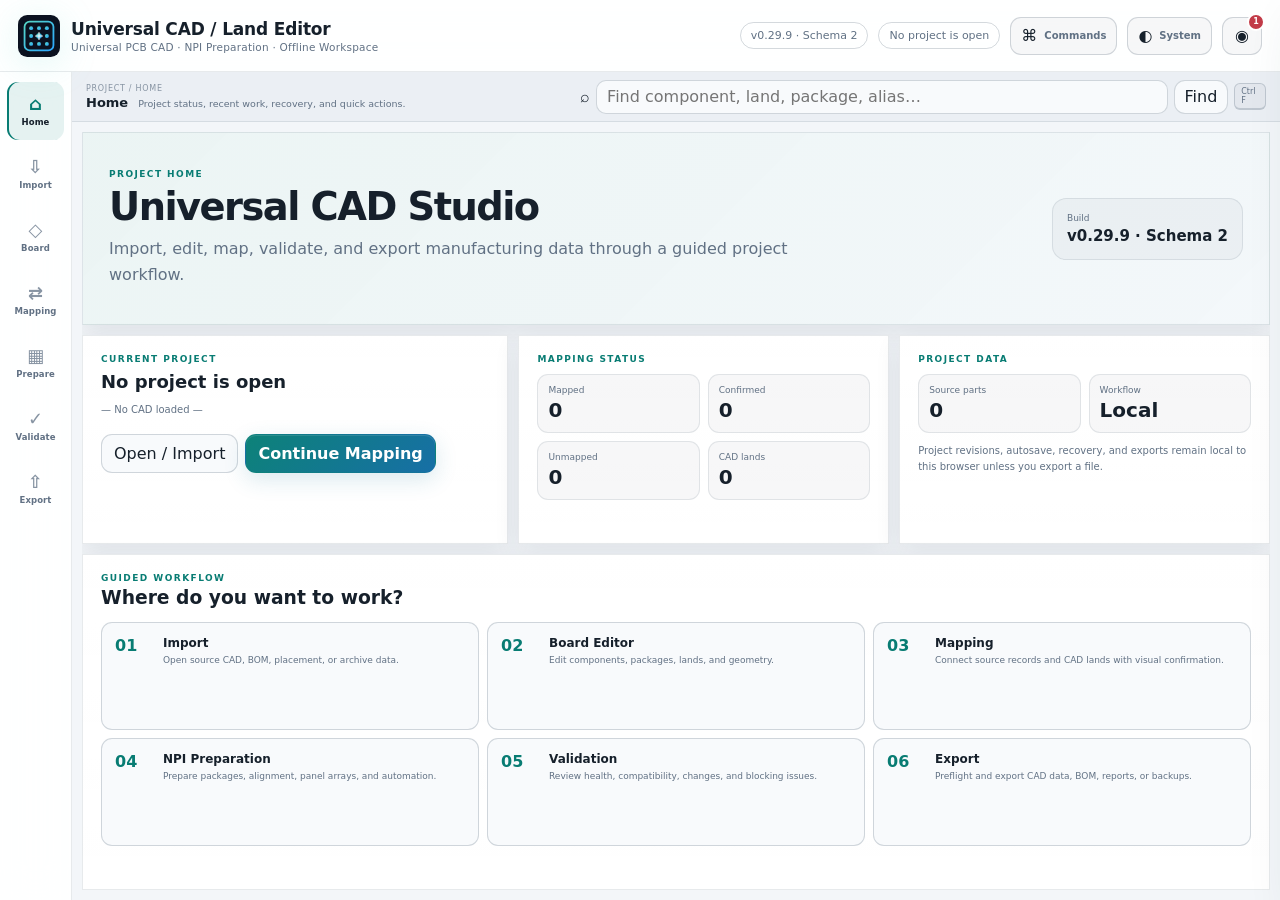
==== commit aecc3d83: "Release Universal CAD Studio v0.29.9" ====
--- a/index.html
+++ b/index.html
@@ -19,8 +19,8 @@
   document.documentElement.dataset.theme = 'dark';
 }
 </script>
-<link href="./styles.css?v=0.29.8" rel="stylesheet"/>
-<title>Universal CAD Studio v0.29.8</title>
+<link href="./styles.css?v=0.29.9" rel="stylesheet"/>
+<title>Universal CAD Studio v0.29.9</title>
 </head>
 <body>
 <header class="topbar">
@@ -32,7 +32,7 @@
 </div>
 </div>
 <div class="top-actions">
-<span class="status-pill muted" id="buildInfoBadge" title="App version · Build commit · Schema version">v0.29.8 · Schema 2</span>
+<span class="status-pill muted" id="buildInfoBadge" title="App version · Build commit · Schema version">v0.29.9 · Schema 2</span>
 <span class="status-pill muted" id="projectStatus">No project open</span>
 <button class="ghost hidden" id="appUpdateButton" type="button">Update available · Update</button>
 <button aria-hidden="true" class="npi-launch legacy-route-trigger" id="npiWorkspaceButton" tabindex="-1" type="button">NPI Workspace</button>
@@ -152,7 +152,7 @@
 <section class="home-dashboard" id="homeDashboard">
 <div class="home-hero panel">
 <div><span class="eyebrow">PROJECT HOME</span><h2>Universal CAD Studio</h2><p>Import, edit, map, validate, and export manufacturing data through a guided project workflow.</p></div>
-<div class="home-build"><span>Build</span><strong id="homeBuild">v0.29.8</strong></div>
+<div class="home-build"><span>Build</span><strong id="homeBuild">v0.29.9</strong></div>
 </div>
 <div class="home-card-grid">
 <article class="home-card panel home-project-card"><span class="eyebrow">CURRENT PROJECT</span><h3 id="homeProjectStatus">No project open</h3><p id="homeActiveCad">No CAD loaded</p><div class="home-card-actions"><button data-ui-route="import" type="button">Open / Import</button><button class="primary" data-ui-route="mapping" type="button">Continue Mapping</button></div></article>
@@ -1312,6 +1312,6 @@
 </div>
 </div>
 <div class="toast hidden" id="toast"></div>
-<script src="./app.js?v=0.29.8" type="module"></script>
+<script src="./app.js?v=0.29.9" type="module"></script>
 </body>
 </html>
--- a/styles.css
+++ b/styles.css
@@ -2588,7 +2588,7 @@
 }
 
 
-/* v0.29.8 — unified dialog theme. Every confirmation/error/submodal uses the
+/* v0.29.9 — unified dialog theme. Every confirmation/error/submodal uses the
    active application theme instead of legacy hard-coded dark surfaces. */
 .modal-overlay,
 .cad-submodal-overlay,
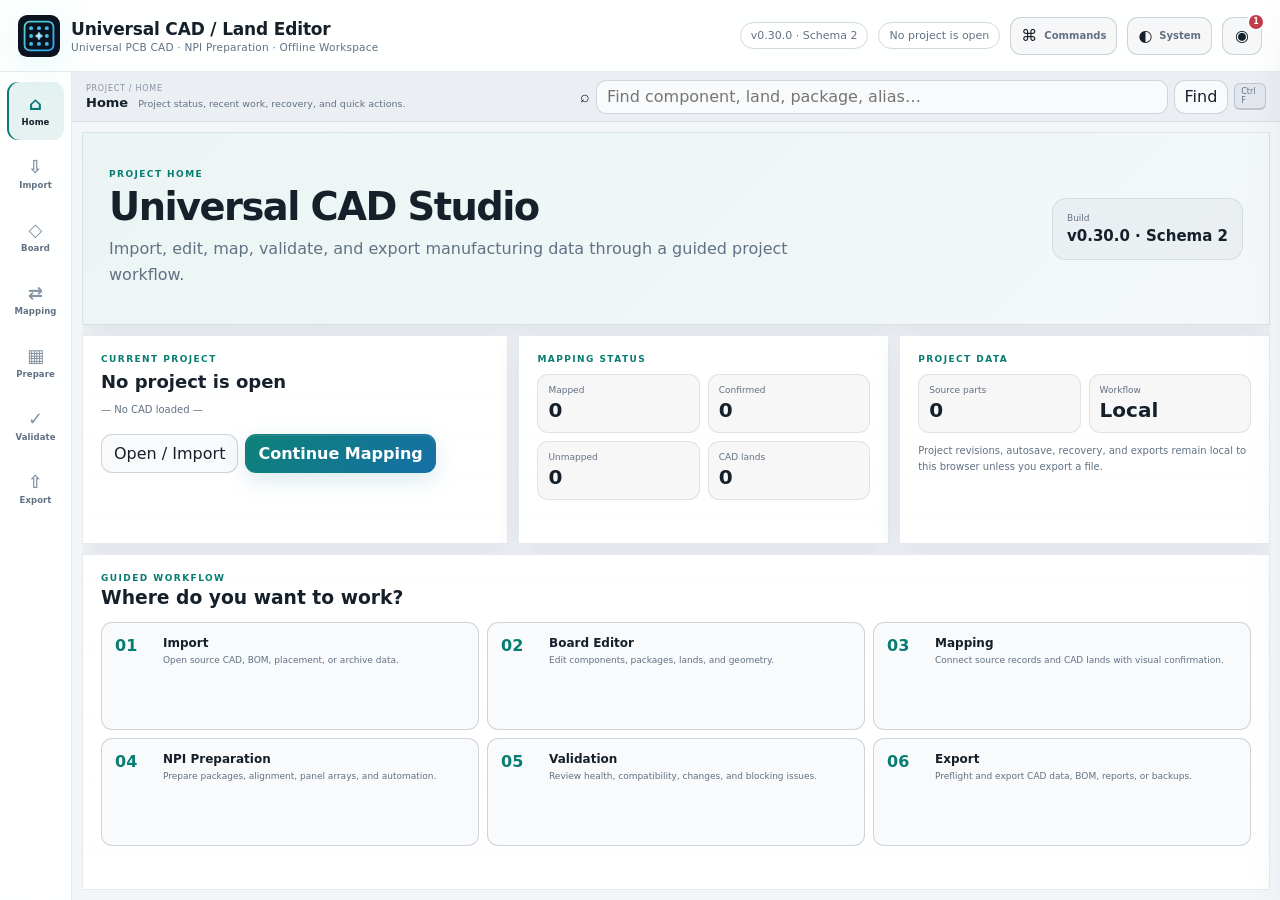
==== commit c45eff25: "Release Universal CAD Studio v0.30.0 — TXT placement to XML converter" ====
--- a/index.html
+++ b/index.html
@@ -20,7 +20,7 @@
 }
 </script>
 <link href="./styles.css?v=0.29.9" rel="stylesheet"/>
-<title>Universal CAD Studio v0.29.9</title>
+<title>Universal CAD Studio v0.30.0</title>
 </head>
 <body>
 <header class="topbar">
@@ -103,7 +103,32 @@
 <details class="archive-diagnostics hidden" id="archiveDiagnostics"><summary>File Diagnostics</summary><pre id="archiveDiagnosticsText">—</pre></details>
 </section>
 <section class="panel-section" data-workspace-section="import">
-<span class="eyebrow">2. SOURCE COLUMNS</span>
+<span class="eyebrow">2. TXT → XML PLACEMENT</span>
+<h2>Build XML from Placement TXT</h2>
+<p class="helper-text">Use only the Location, Variation, X, and Y columns. Header names are optional. All other TXT columns are ignored.</p>
+<div class="mini-actions">
+<button id="txtPlacementButton" type="button">Select Placement TXT</button>
+<input accept=".txt,.csv,text/plain,text/csv" hidden id="txtPlacementFile" type="file"/>
+</div>
+<div class="file-row"><span>TXT rows</span><strong id="txtPlacementRows">0</strong></div>
+<div class="form-grid">
+<label>Location<select id="txtPlacementLocationColumn"></select></label>
+<label>Variation / Rotation<select id="txtPlacementVariationColumn"></select></label>
+<label>X<select id="txtPlacementXColumn"></select></label>
+<label>Y<select id="txtPlacementYColumn"></select></label>
+<label>First data row<input id="txtPlacementStartRow" min="1" step="1" type="number" value="2"/></label>
+<label>Units<select id="txtPlacementUnit"><option value="mm">mm</option><option value="inch">inch</option><option value="mil">mil</option></select></label>
+<label>Side<select id="txtPlacementSide"><option value="top">Top</option><option value="bottom">Bottom</option></select></label>
+<label>Default pad width<input id="txtPlacementPadWidth" min="0.05" step="0.01" type="number" value="0.80"/></label>
+<label>Default pad length<input id="txtPlacementPadLength" min="0.05" step="0.01" type="number" value="0.80"/></label>
+<label>Pad pitch<input id="txtPlacementPadPitch" min="0.05" step="0.01" type="number" value="1.20"/></label>
+</div>
+<p class="helper-text" id="txtPlacementLibraries">Library is generated automatically from Location prefix. Unknown prefixes use the safe default library.</p>
+<button class="primary full" disabled id="txtPlacementGenerate" type="button">Generate XML &amp; Open Board</button>
+<p class="helper-text" id="txtPlacementMessage">No placement TXT loaded.</p>
+</section>
+<section class="panel-section" data-workspace-section="import">
+<span class="eyebrow">3. SOURCE COLUMNS</span>
 <h2>Source Data Columns</h2>
 <div class="form-grid">
 <label>Component<select id="componentColumn"></select></label>
@@ -114,7 +139,7 @@
 <button class="primary full" disabled="" id="remapButton" type="button">Recalculate Mapping</button>
 </section>
 <section class="panel-section stats-section" data-workspace-section="mapping">
-<span class="eyebrow">3. SUMMARY</span>
+<span class="eyebrow">4. SUMMARY</span>
 <div class="stat-grid">
 <div class="stat"><span>Mapped</span><strong id="mappedStat">0</strong></div>
 <div class="stat"><span>Confirmed</span><strong id="verifiedStat">0</strong></div>
@@ -125,7 +150,7 @@
 <div class="formula-card" id="mappingFormula">No mapping strategy yet</div>
 </section>
 <section class="panel-section" data-workspace-section="mapping">
-<span class="eyebrow">VIEW & FILTER</span>
+<span class="eyebrow">5. VIEW & FILTER</span>
 <label>Active CAD
           <select id="activeCadSelect"><option value="">— No CAD loaded —</option></select>
 </label>
@@ -152,7 +177,7 @@
 <section class="home-dashboard" id="homeDashboard">
 <div class="home-hero panel">
 <div><span class="eyebrow">PROJECT HOME</span><h2>Universal CAD Studio</h2><p>Import, edit, map, validate, and export manufacturing data through a guided project workflow.</p></div>
-<div class="home-build"><span>Build</span><strong id="homeBuild">v0.29.9</strong></div>
+<div class="home-build"><span>Build</span><strong id="homeBuild">v0.30.0</strong></div>
 </div>
 <div class="home-card-grid">
 <article class="home-card panel home-project-card"><span class="eyebrow">CURRENT PROJECT</span><h3 id="homeProjectStatus">No project open</h3><p id="homeActiveCad">No CAD loaded</p><div class="home-card-actions"><button data-ui-route="import" type="button">Open / Import</button><button class="primary" data-ui-route="mapping" type="button">Continue Mapping</button></div></article>
@@ -1312,6 +1337,6 @@
 </div>
 </div>
 <div class="toast hidden" id="toast"></div>
-<script src="./app.js?v=0.29.9" type="module"></script>
+<script src="./app.js?v=0.30.0" type="module"></script>
 </body>
 </html>
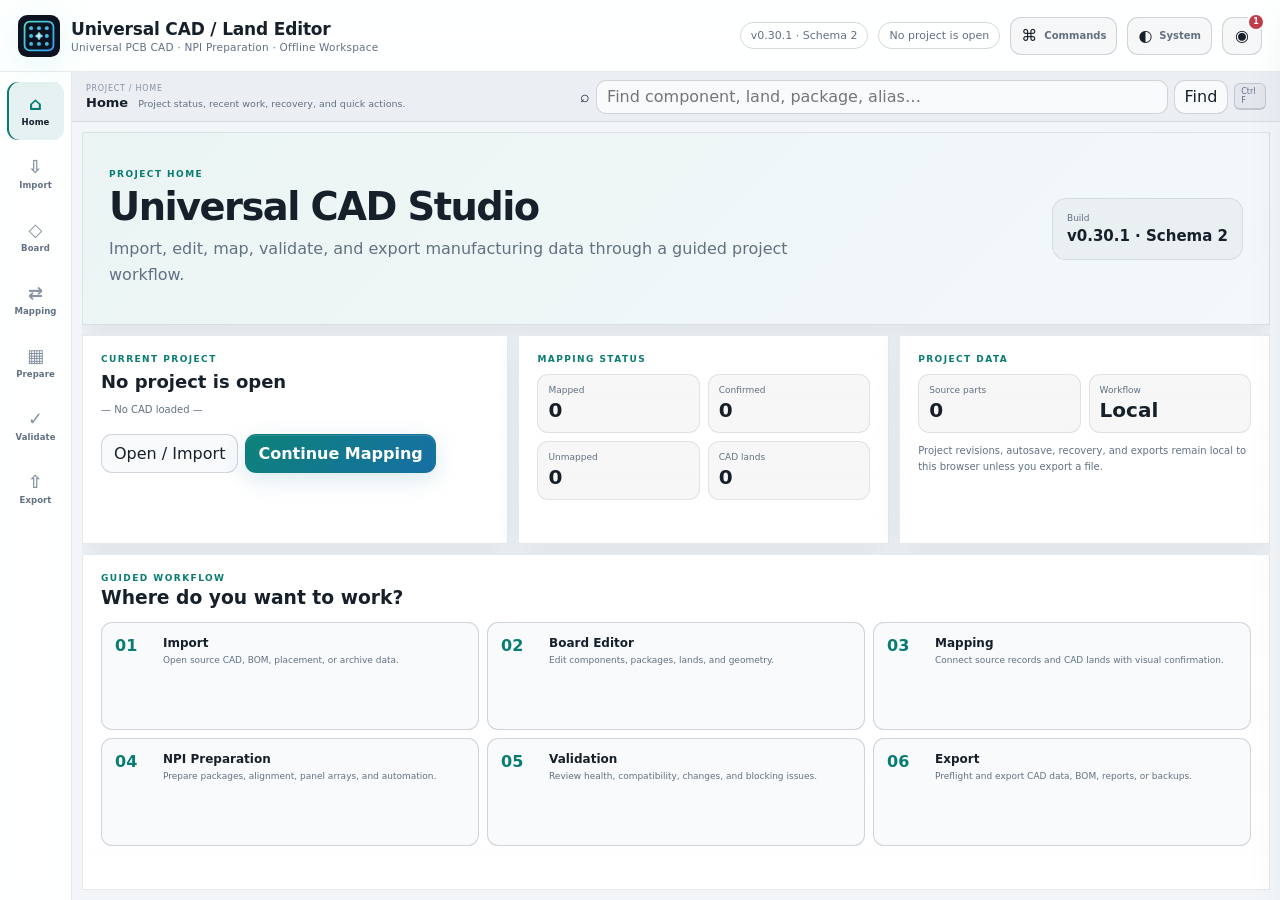
==== commit a0f3e7cd: "v0.30.1: align initial build badge" ====
--- a/index.html
+++ b/index.html
@@ -19,8 +19,8 @@
   document.documentElement.dataset.theme = 'dark';
 }
 </script>
-<link href="./styles.css?v=0.29.9" rel="stylesheet"/>
-<title>Universal CAD Studio v0.30.0</title>
+<link href="./styles.css?v=0.30.1" rel="stylesheet"/>
+<title>Universal CAD Studio v0.30.1</title>
 </head>
 <body>
 <header class="topbar">
@@ -32,7 +32,7 @@
 </div>
 </div>
 <div class="top-actions">
-<span class="status-pill muted" id="buildInfoBadge" title="App version · Build commit · Schema version">v0.29.9 · Schema 2</span>
+<span class="status-pill muted" id="buildInfoBadge" title="App version · Build commit · Schema version">v0.30.1 · Schema 2</span>
 <span class="status-pill muted" id="projectStatus">No project open</span>
 <button class="ghost hidden" id="appUpdateButton" type="button">Update available · Update</button>
 <button aria-hidden="true" class="npi-launch legacy-route-trigger" id="npiWorkspaceButton" tabindex="-1" type="button">NPI Workspace</button>
@@ -177,7 +177,7 @@
 <section class="home-dashboard" id="homeDashboard">
 <div class="home-hero panel">
 <div><span class="eyebrow">PROJECT HOME</span><h2>Universal CAD Studio</h2><p>Import, edit, map, validate, and export manufacturing data through a guided project workflow.</p></div>
-<div class="home-build"><span>Build</span><strong id="homeBuild">v0.30.0</strong></div>
+<div class="home-build"><span>Build</span><strong id="homeBuild">v0.30.1</strong></div>
 </div>
 <div class="home-card-grid">
 <article class="home-card panel home-project-card"><span class="eyebrow">CURRENT PROJECT</span><h3 id="homeProjectStatus">No project open</h3><p id="homeActiveCad">No CAD loaded</p><div class="home-card-actions"><button data-ui-route="import" type="button">Open / Import</button><button class="primary" data-ui-route="mapping" type="button">Continue Mapping</button></div></article>
@@ -1337,6 +1337,6 @@
 </div>
 </div>
 <div class="toast hidden" id="toast"></div>
-<script src="./app.js?v=0.30.0" type="module"></script>
+<script src="./app.js?v=0.30.1" type="module"></script>
 </body>
 </html>
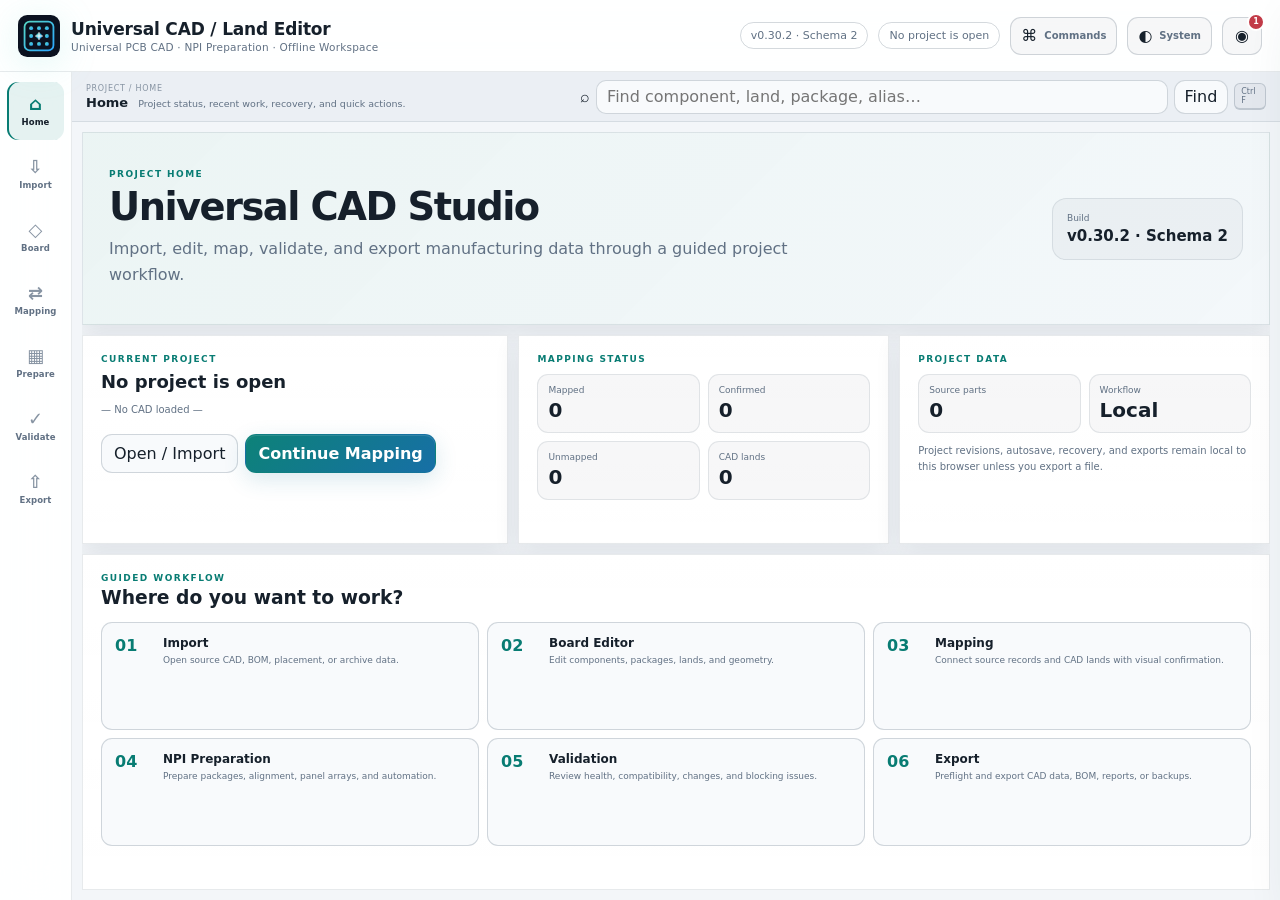
==== commit 3c41aacd: "chore: bump version to 0.30.3" ====
--- a/index.html
+++ b/index.html
@@ -19,8 +19,8 @@
   document.documentElement.dataset.theme = 'dark';
 }
 </script>
-<link href="./styles.css?v=0.30.1" rel="stylesheet"/>
-<title>Universal CAD Studio v0.30.1</title>
+<link href="./styles.css?v=0.30.3" rel="stylesheet"/>
+<title>Universal CAD Studio v0.30.3</title>
 </head>
 <body>
 <header class="topbar">
@@ -32,7 +32,7 @@
 </div>
 </div>
 <div class="top-actions">
-<span class="status-pill muted" id="buildInfoBadge" title="App version · Build commit · Schema version">v0.30.1 · Schema 2</span>
+<span class="status-pill muted" id="buildInfoBadge" title="App version · Build commit · Schema version">v0.30.3 · Schema 2</span>
 <span class="status-pill muted" id="projectStatus">No project open</span>
 <button class="ghost hidden" id="appUpdateButton" type="button">Update available · Update</button>
 <button aria-hidden="true" class="npi-launch legacy-route-trigger" id="npiWorkspaceButton" tabindex="-1" type="button">NPI Workspace</button>
@@ -177,7 +177,7 @@
 <section class="home-dashboard" id="homeDashboard">
 <div class="home-hero panel">
 <div><span class="eyebrow">PROJECT HOME</span><h2>Universal CAD Studio</h2><p>Import, edit, map, validate, and export manufacturing data through a guided project workflow.</p></div>
-<div class="home-build"><span>Build</span><strong id="homeBuild">v0.30.1</strong></div>
+<div class="home-build"><span>Build</span><strong id="homeBuild">v0.30.3</strong></div>
 </div>
 <div class="home-card-grid">
 <article class="home-card panel home-project-card"><span class="eyebrow">CURRENT PROJECT</span><h3 id="homeProjectStatus">No project open</h3><p id="homeActiveCad">No CAD loaded</p><div class="home-card-actions"><button data-ui-route="import" type="button">Open / Import</button><button class="primary" data-ui-route="mapping" type="button">Continue Mapping</button></div></article>
@@ -1337,6 +1337,6 @@
 </div>
 </div>
 <div class="toast hidden" id="toast"></div>
-<script src="./app.js?v=0.30.1" type="module"></script>
+<script src="./app.js?v=0.30.3" type="module"></script>
 </body>
 </html>
